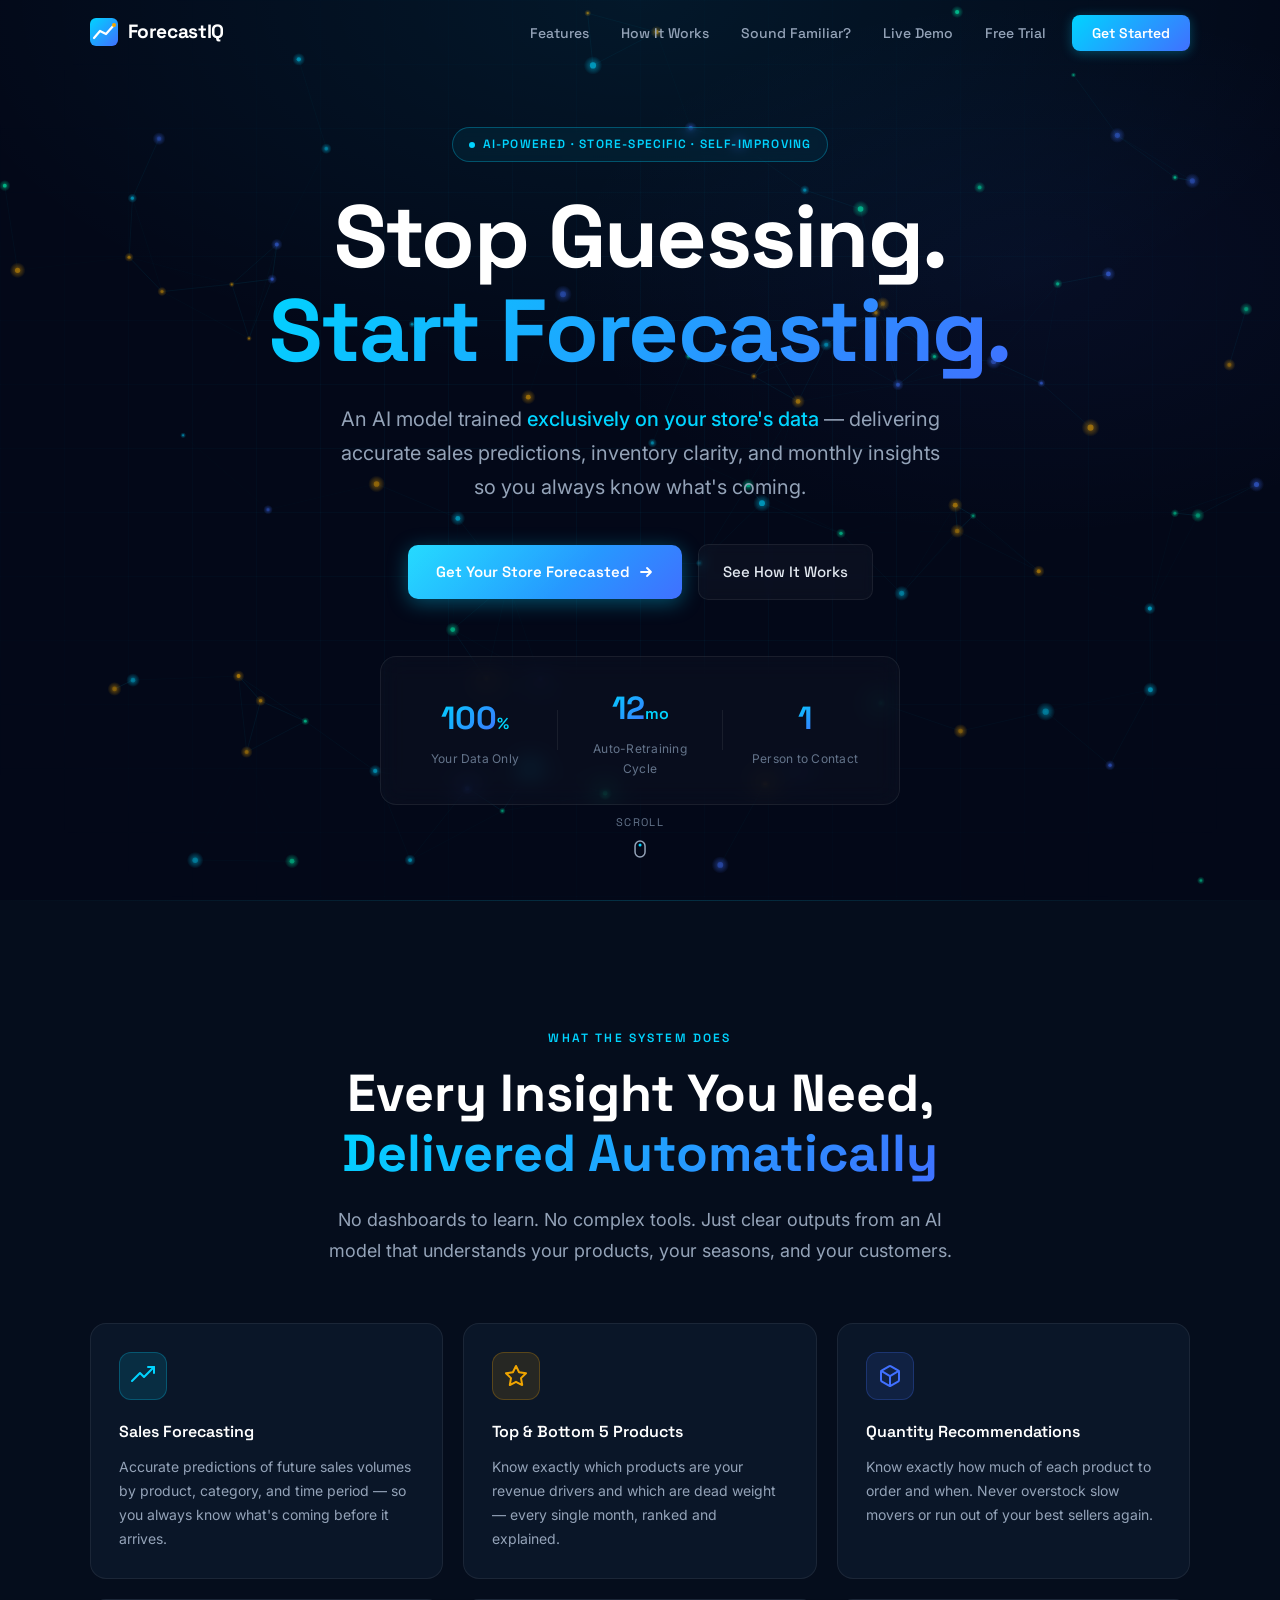
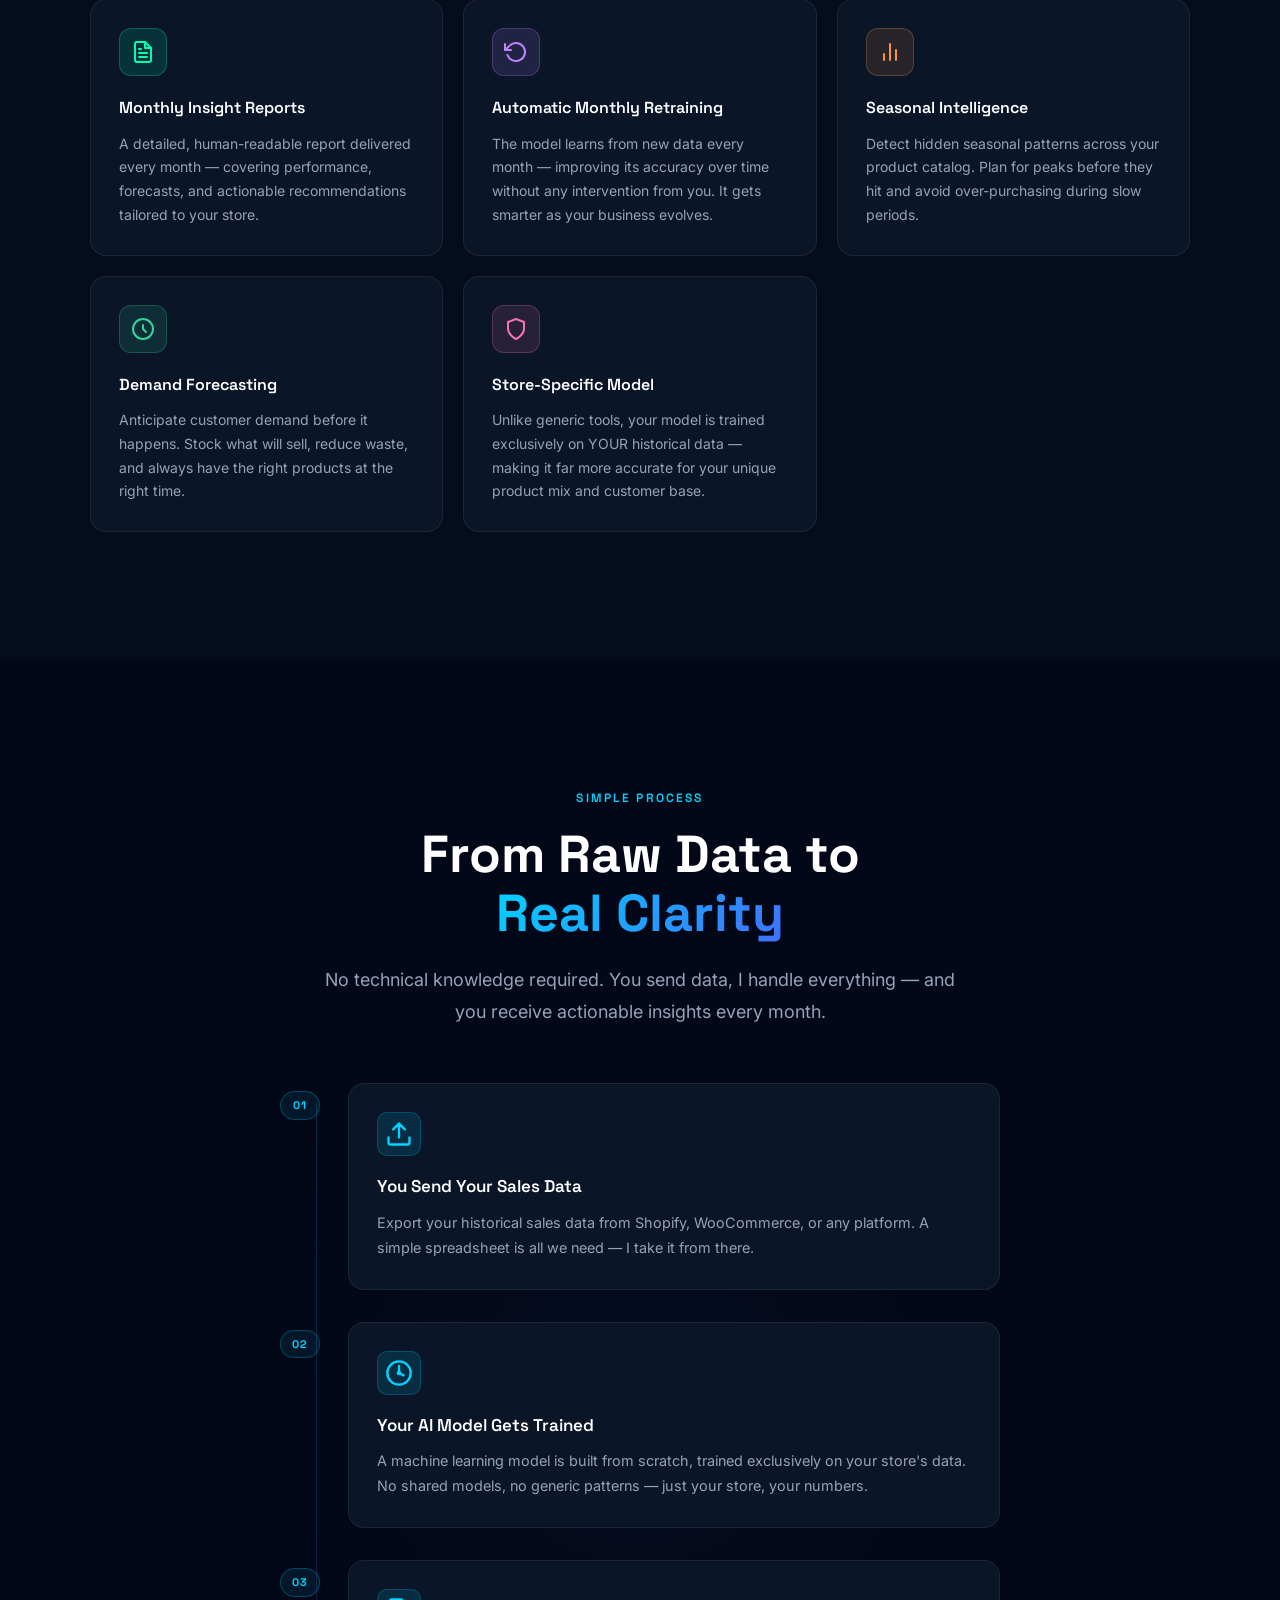
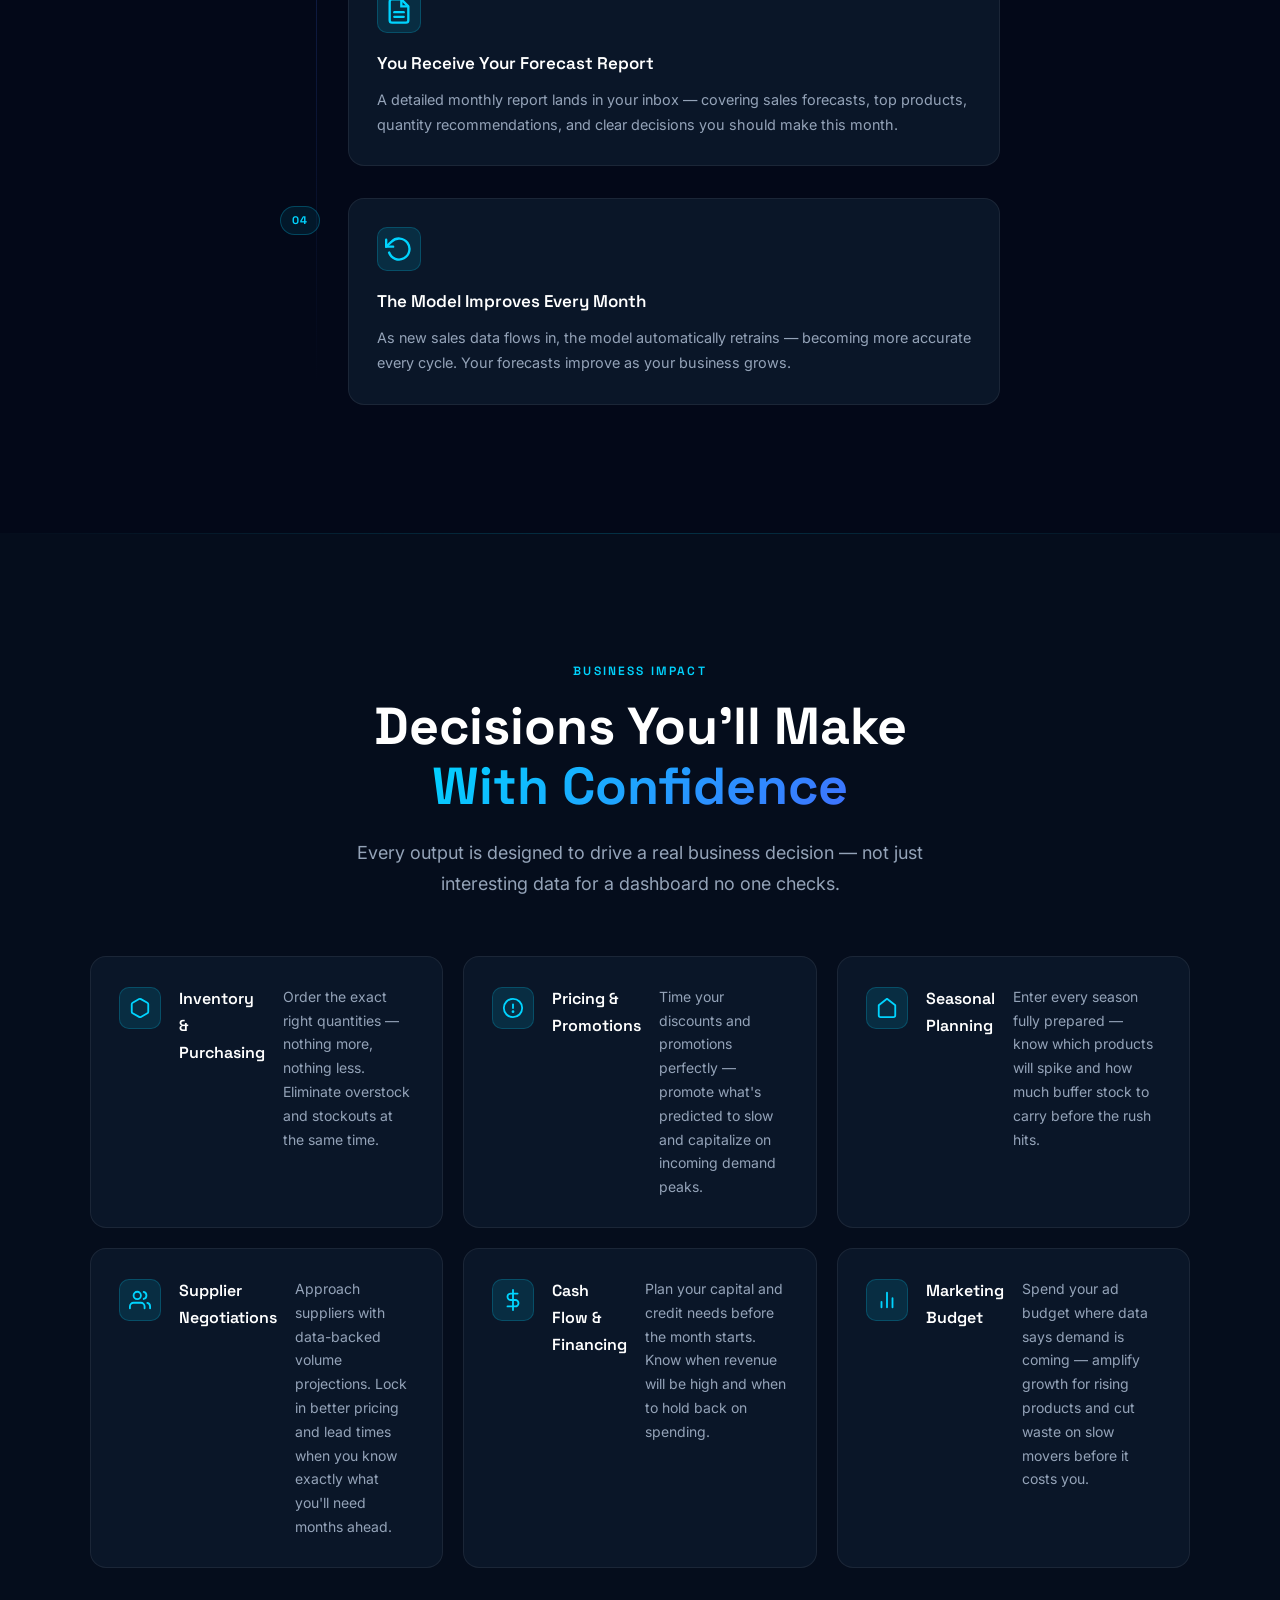
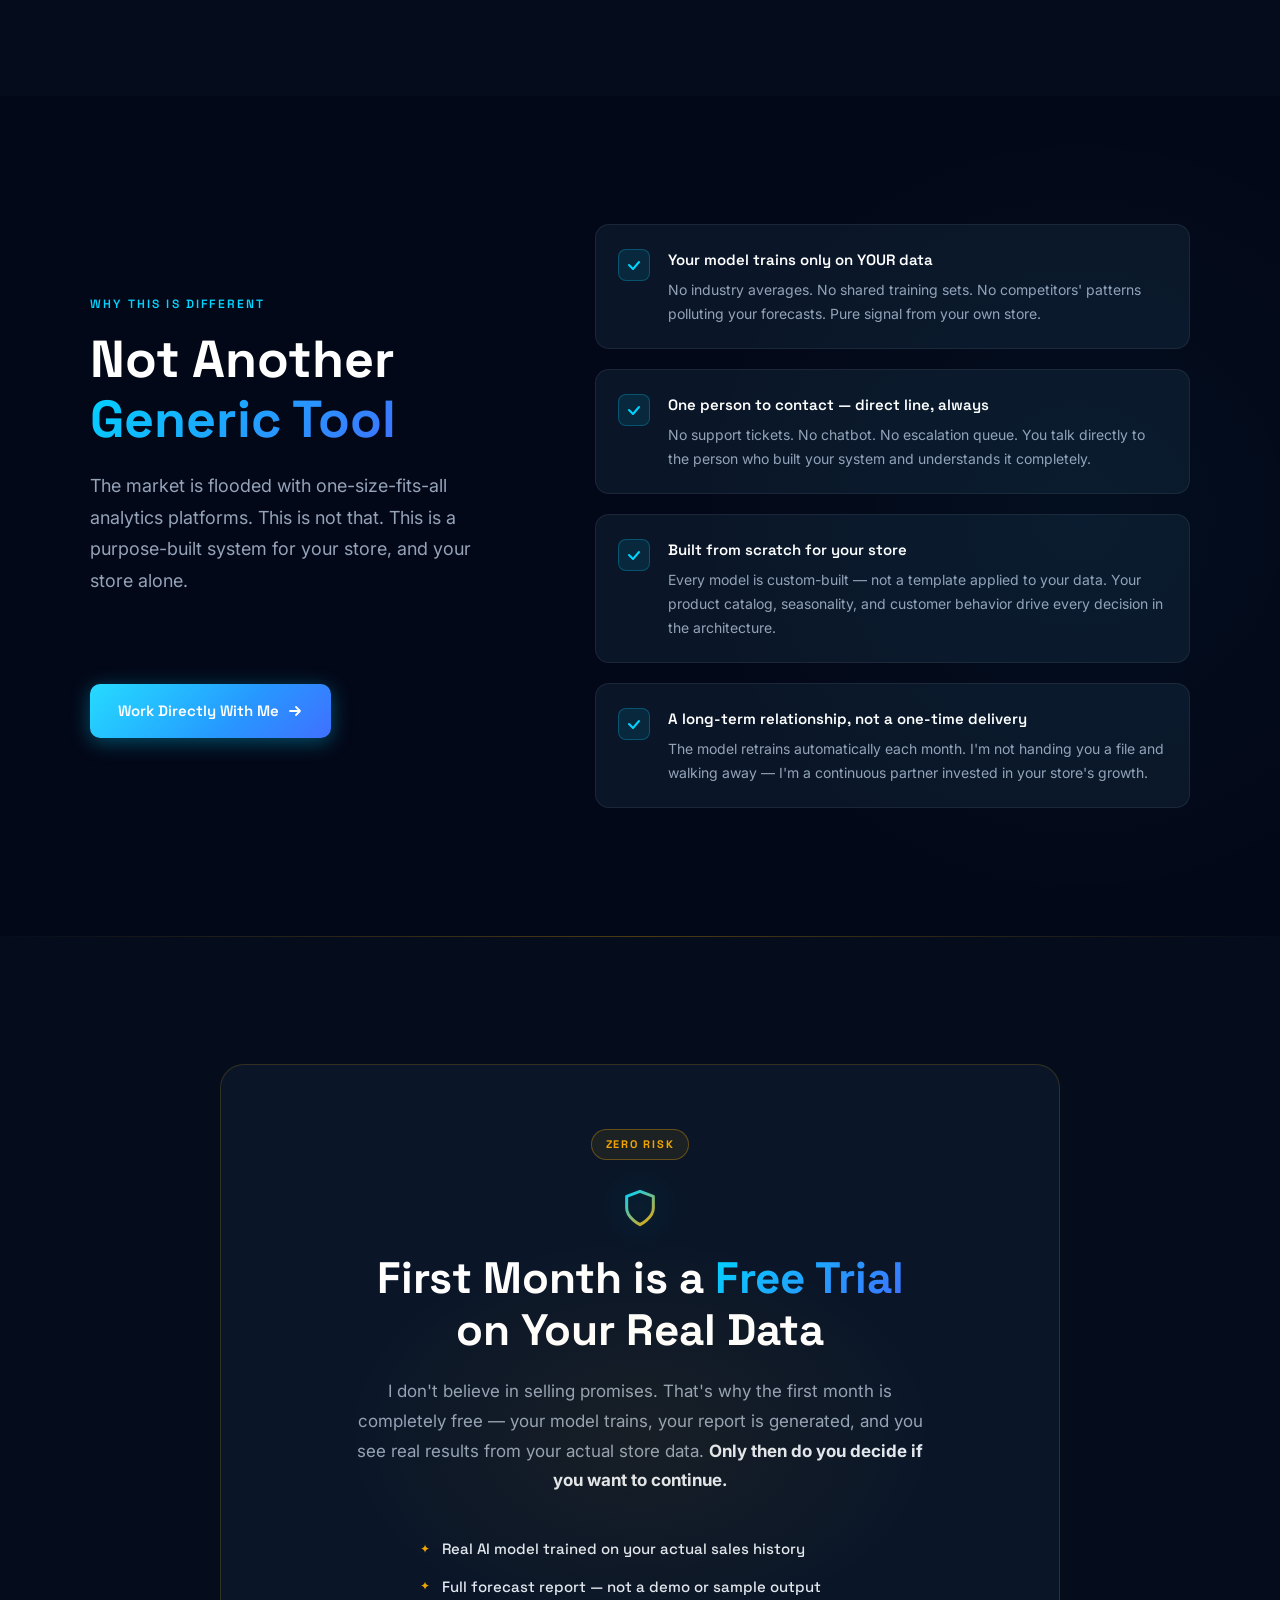
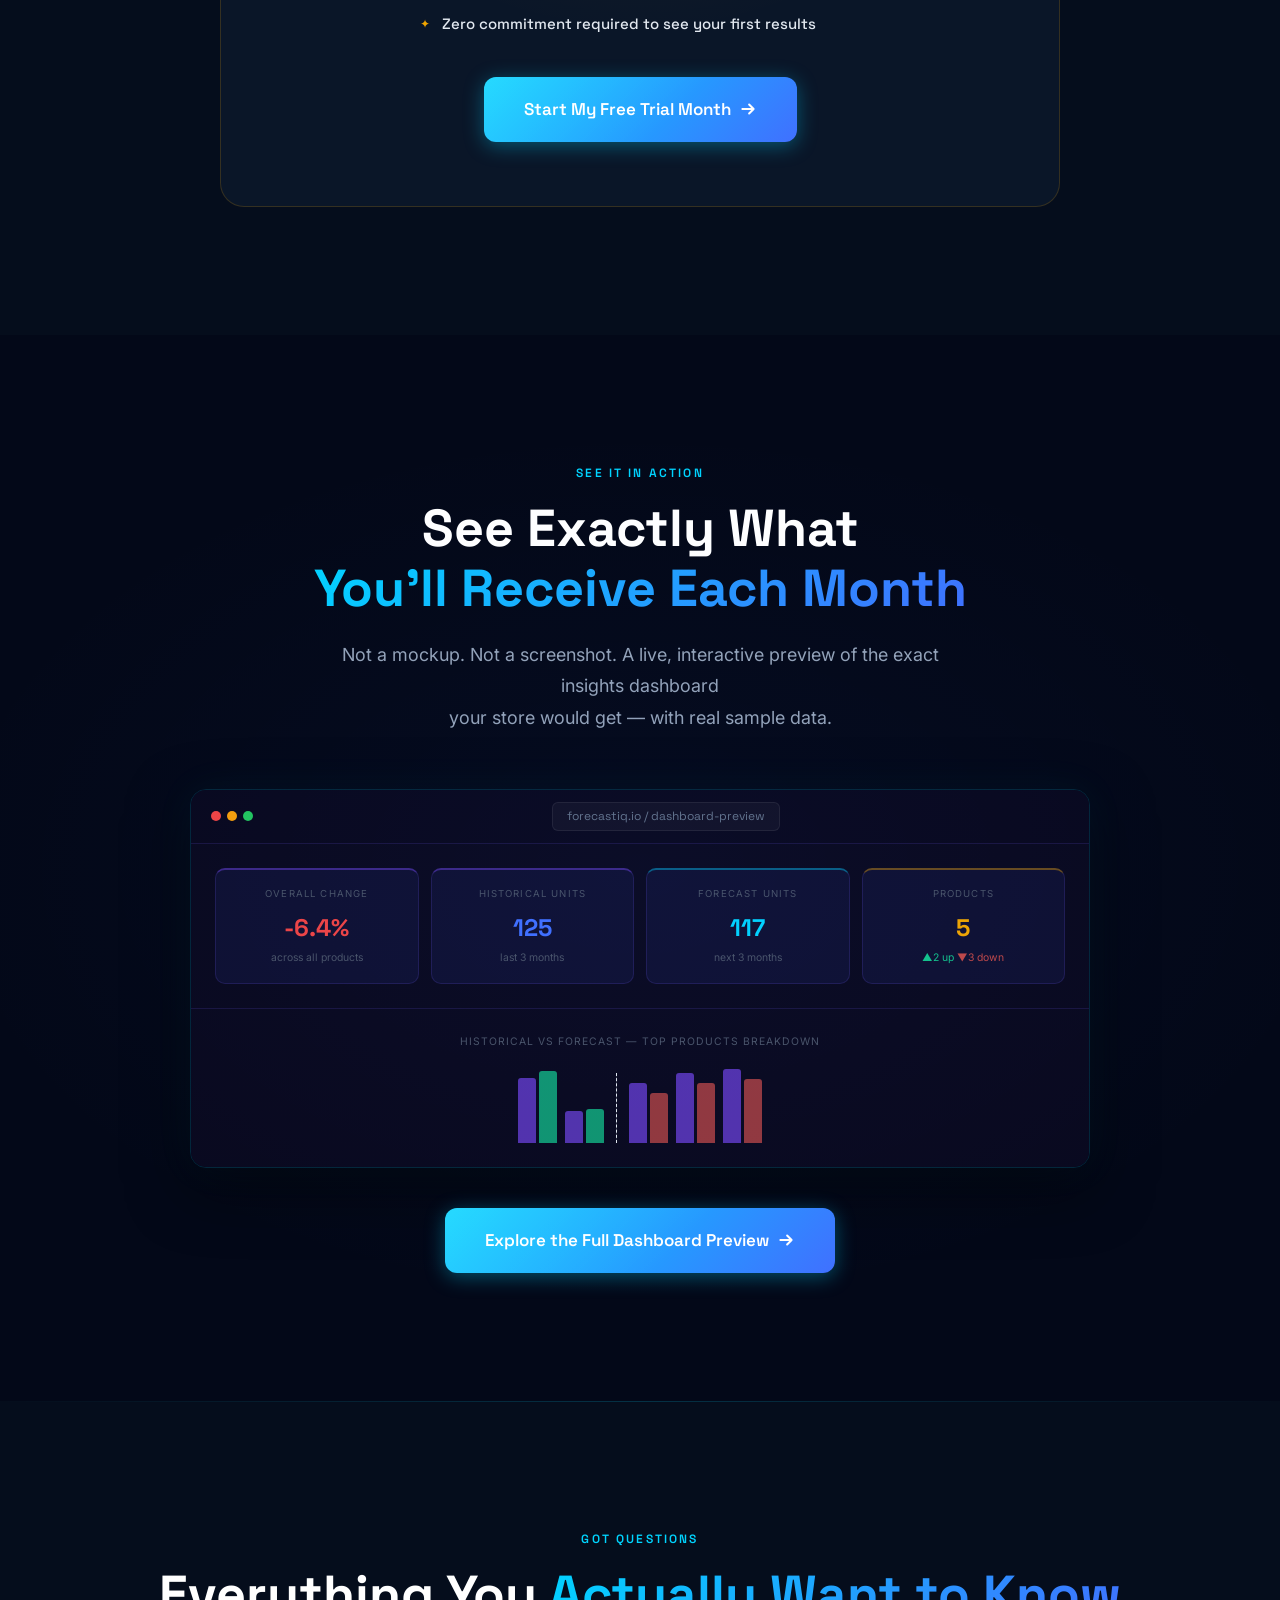
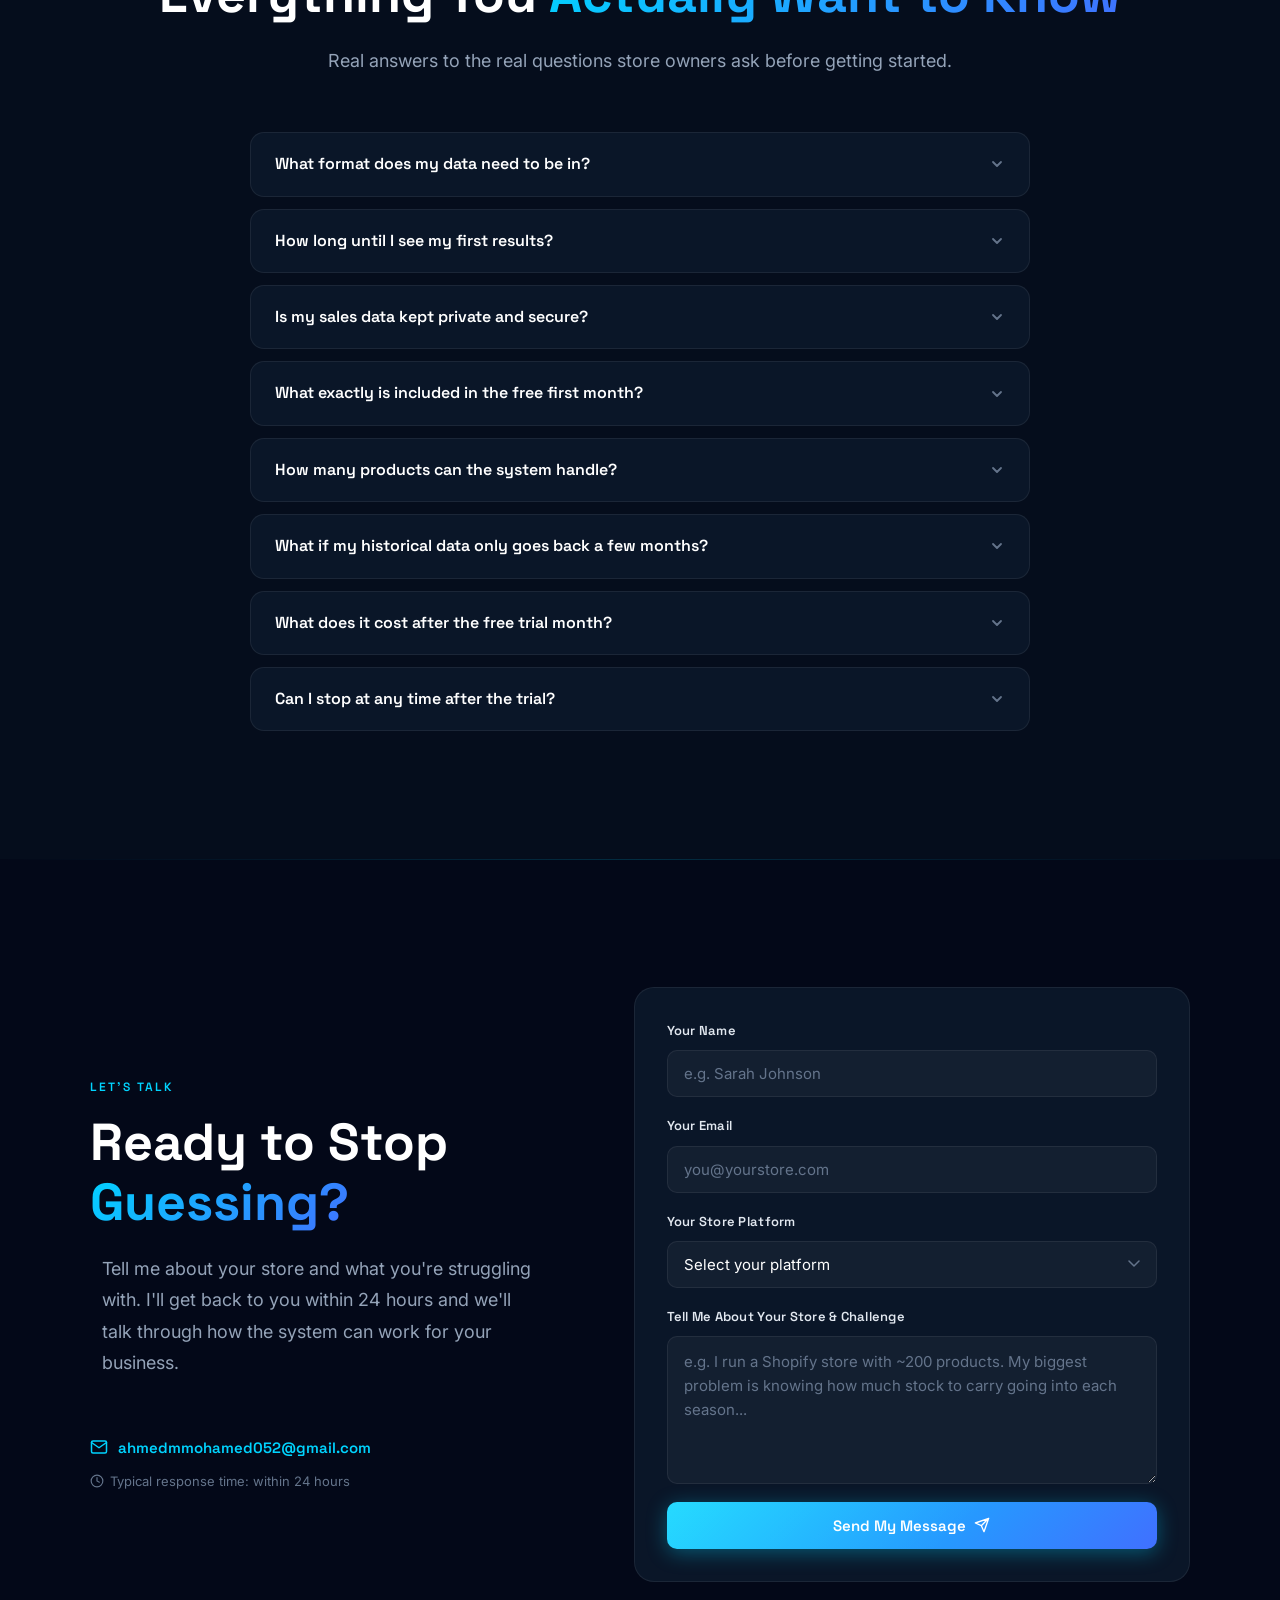
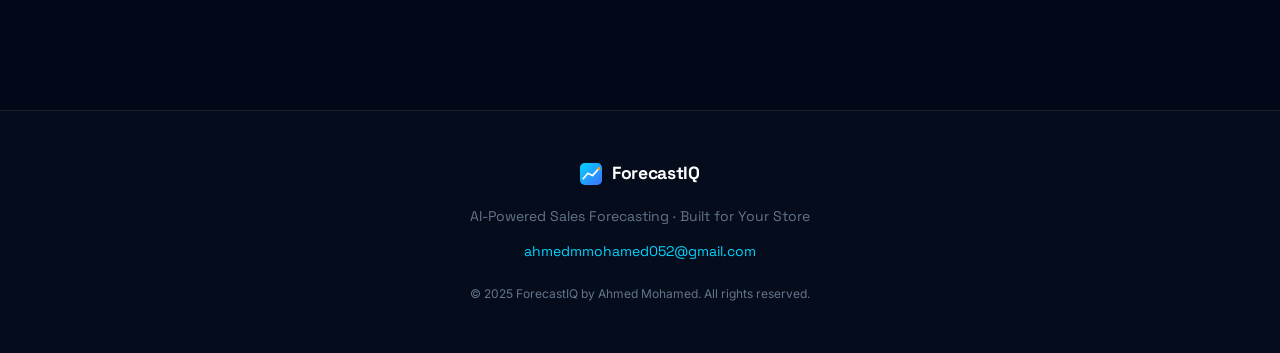
==== index.html @ 619a5b7c "done" ====
<!DOCTYPE html>
<html lang="en">
<head>
  <meta charset="UTF-8" />
  <meta name="viewport" content="width=device-width, initial-scale=1.0" />
  <meta name="description" content="AI-powered sales forecasting trained exclusively on your store's data. Stop guessing inventory — start forecasting with precision. Built for retail and e-commerce owners." />
  <meta name="keywords" content="AI sales forecasting, inventory management, e-commerce analytics, retail AI, sales prediction, Shopify analytics" />
  <meta name="author" content="Ahmed Mohamed" />
  <meta property="og:title" content="ForecastIQ — AI Sales Forecasting for Your Store" />
  <meta property="og:description" content="Your own AI model, trained only on your data. Accurate sales predictions, inventory clarity, and monthly insights — built for your store." />
  <meta property="og:type" content="website" />
  <title>ForecastIQ — AI Sales Forecasting Built for Your Store</title>

  <!-- Google Fonts -->
  <link rel="preconnect" href="https://fonts.googleapis.com" />
  <link rel="preconnect" href="https://fonts.gstatic.com" crossorigin />
  <link href="https://fonts.googleapis.com/css2?family=Space+Grotesk:wght@300;400;500;600;700&family=Inter:wght@300;400;500;600&display=swap" rel="stylesheet" />

  <link rel="stylesheet" href="styles.css" />
</head>
<body>

  <!-- ═══════════════════════════════════════════════ NAVIGATION ══ -->
  <nav id="navbar" role="navigation" aria-label="Main navigation">
    <div class="nav-inner">
      <a href="#hero" class="nav-logo" aria-label="ForecastIQ Home">
        <span class="logo-icon" aria-hidden="true">
          <svg width="28" height="28" viewBox="0 0 28 28" fill="none" xmlns="http://www.w3.org/2000/svg">
            <rect width="28" height="28" rx="6" fill="url(#logoGrad)"/>
            <polyline points="4,20 10,13 16,16 24,7" stroke="#fff" stroke-width="2.2" stroke-linecap="round" stroke-linejoin="round" fill="none"/>
            <circle cx="24" cy="7" r="2" fill="#F0A500"/>
            <defs><linearGradient id="logoGrad" x1="0" y1="0" x2="28" y2="28" gradientUnits="userSpaceOnUse"><stop offset="0%" stop-color="#00D4FF"/><stop offset="100%" stop-color="#4070FF"/></linearGradient></defs>
          </svg>
        </span>
        <span class="logo-text">ForecastIQ</span>
      </a>

      <button class="nav-toggle" id="navToggle" aria-label="Open mobile menu" aria-expanded="false" aria-controls="navLinks">
        <span></span><span></span><span></span>
      </button>

      <ul class="nav-links" id="navLinks" role="list">
        <li><a href="#features" class="nav-link">Features</a></li>
        <li><a href="#how-it-works" class="nav-link">How It Works</a></li>
        <li><a href="pain.html" class="nav-link">Sound Familiar?</a></li>
        <li><a href="dashboard-preview.html" class="nav-link">Live Demo</a></li>
        <li><a href="#trial" class="nav-link">Free Trial</a></li>
        <li>
          <a href="#contact" class="nav-cta" id="navCtaBtn">Get Started</a>
        </li>
      </ul>
    </div>
  </nav>

  <!-- ═══════════════════════════════════════════════ HERO ════════ -->
  <section id="hero" aria-label="Hero">
    <canvas id="particleCanvas" aria-hidden="true"></canvas>
    <div class="hero-grid-overlay" aria-hidden="true"></div>

    <div class="hero-content">
      <div class="hero-badge reveal-fade" data-delay="0">
        <span class="badge-dot" aria-hidden="true"></span>
        AI-Powered · Store-Specific · Self-Improving
      </div>

      <h1 class="hero-headline reveal-fade" data-delay="100">
        Stop Guessing.<br />
        <span class="gradient-text">Start Forecasting.</span>
      </h1>

      <p class="hero-sub reveal-fade" data-delay="200">
        An AI model trained <em>exclusively on your store's data</em> — delivering accurate sales predictions,
        inventory clarity, and monthly insights so you always know what's coming.
      </p>

      <div class="hero-actions reveal-fade" data-delay="300">
        <a href="#contact" class="btn-primary" id="heroCtaBtn">
          <span>Get Your Store Forecasted</span>
          <svg width="16" height="16" viewBox="0 0 16 16" fill="none" aria-hidden="true"><path d="M3 8h10M9 4l4 4-4 4" stroke="currentColor" stroke-width="1.8" stroke-linecap="round" stroke-linejoin="round"/></svg>
        </a>
        <a href="#how-it-works" class="btn-ghost">
          See How It Works
        </a>
      </div>

      <div class="hero-stats reveal-fade" data-delay="400">
        <div class="stat-item">
          <span class="stat-number" data-count="100">0</span><span class="stat-unit">%</span>
          <span class="stat-label">Your Data Only</span>
        </div>
        <div class="stat-divider" aria-hidden="true"></div>
        <div class="stat-item">
          <span class="stat-number" data-count="12">0</span><span class="stat-unit">mo</span>
          <span class="stat-label">Auto-Retraining Cycle</span>
        </div>
        <div class="stat-divider" aria-hidden="true"></div>
        <div class="stat-item">
          <span class="stat-number" data-count="1">0</span><span class="stat-unit"></span>
          <span class="stat-label">Person to Contact</span>
        </div>
      </div>
    </div>

    <div class="hero-scroll-hint" aria-hidden="true">
      <span>Scroll</span>
      <svg width="16" height="20" viewBox="0 0 16 20" fill="none"><rect x="3" y="1" width="10" height="16" rx="5" stroke="#94A3B8" stroke-width="1.5"/><circle cx="8" cy="5" r="1.5" fill="#00D4FF" class="scroll-dot"/></svg>
    </div>
  </section>

  <!-- ═══════════════════════════════════════════════ FEATURES ════ -->
  <section id="features" aria-labelledby="featuresTitle">
    <div class="section-container">
      <div class="section-eyebrow reveal-fade">What The System Does</div>
      <h2 class="section-title reveal-fade" id="featuresTitle">
        Every Insight You Need,<br /><span class="gradient-text">Delivered Automatically</span>
      </h2>
      <p class="section-sub reveal-fade">
        No dashboards to learn. No complex tools. Just clear outputs from an AI model
        that understands your products, your seasons, and your customers.
      </p>

      <div class="features-grid">

        <div class="feature-card reveal-scale" data-delay="0">
          <div class="feature-icon-wrap" style="--icon-color: #00D4FF;">
            <svg width="24" height="24" viewBox="0 0 24 24" fill="none" aria-hidden="true"><polyline points="1,17 9,9 13,13 23,3" stroke="currentColor" stroke-width="2" stroke-linecap="round" stroke-linejoin="round"/><polyline points="17,3 23,3 23,9" stroke="currentColor" stroke-width="2" stroke-linecap="round" stroke-linejoin="round"/></svg>
          </div>
          <h3 class="feature-title">Sales Forecasting</h3>
          <p class="feature-desc">Accurate predictions of future sales volumes by product, category, and time period — so you always know what's coming before it arrives.</p>
        </div>

        <div class="feature-card reveal-scale" data-delay="80">
          <div class="feature-icon-wrap" style="--icon-color: #F0A500;">
            <svg width="24" height="24" viewBox="0 0 24 24" fill="none" aria-hidden="true"><path d="M12 2l3.09 6.26L22 9.27l-5 4.87 1.18 6.88L12 17.77l-6.18 3.25L7 14.14 2 9.27l6.91-1.01L12 2z" stroke="currentColor" stroke-width="2" stroke-linecap="round" stroke-linejoin="round"/></svg>
          </div>
          <h3 class="feature-title">Top & Bottom 5 Products</h3>
          <p class="feature-desc">Know exactly which products are your revenue drivers and which are dead weight — every single month, ranked and explained.</p>
        </div>

        <div class="feature-card reveal-scale" data-delay="160">
          <div class="feature-icon-wrap" style="--icon-color: #4070FF;">
            <svg width="24" height="24" viewBox="0 0 24 24" fill="none" aria-hidden="true"><path d="M21 16V8a2 2 0 00-1-1.73l-7-4a2 2 0 00-2 0l-7 4A2 2 0 003 8v8a2 2 0 001 1.73l7 4a2 2 0 002 0l7-4A2 2 0 0021 16z" stroke="currentColor" stroke-width="2" stroke-linecap="round" stroke-linejoin="round"/><polyline points="3.27,6.96 12,12.01 20.73,6.96" stroke="currentColor" stroke-width="2" stroke-linecap="round" stroke-linejoin="round"/><line x1="12" y1="22.08" x2="12" y2="12" stroke="currentColor" stroke-width="2" stroke-linecap="round"/></svg>
          </div>
          <h3 class="feature-title">Quantity Recommendations</h3>
          <p class="feature-desc">Know exactly how much of each product to order and when. Never overstock slow movers or run out of your best sellers again.</p>
        </div>

        <div class="feature-card reveal-scale" data-delay="0">
          <div class="feature-icon-wrap" style="--icon-color: #00FFB3;">
            <svg width="24" height="24" viewBox="0 0 24 24" fill="none" aria-hidden="true"><path d="M14 2H6a2 2 0 00-2 2v16a2 2 0 002 2h12a2 2 0 002-2V8z" stroke="currentColor" stroke-width="2" stroke-linecap="round" stroke-linejoin="round"/><polyline points="14,2 14,8 20,8" stroke="currentColor" stroke-width="2" stroke-linecap="round" stroke-linejoin="round"/><line x1="16" y1="13" x2="8" y2="13" stroke="currentColor" stroke-width="2" stroke-linecap="round"/><line x1="16" y1="17" x2="8" y2="17" stroke="currentColor" stroke-width="2" stroke-linecap="round"/><polyline points="10,9 9,9 8,9" stroke="currentColor" stroke-width="2" stroke-linecap="round"/></svg>
          </div>
          <h3 class="feature-title">Monthly Insight Reports</h3>
          <p class="feature-desc">A detailed, human-readable report delivered every month — covering performance, forecasts, and actionable recommendations tailored to your store.</p>
        </div>

        <div class="feature-card reveal-scale" data-delay="80">
          <div class="feature-icon-wrap" style="--icon-color: #C084FC;">
            <svg width="24" height="24" viewBox="0 0 24 24" fill="none" aria-hidden="true"><polyline points="1,4 1,10 7,10" stroke="currentColor" stroke-width="2" stroke-linecap="round" stroke-linejoin="round"/><path d="M3.51 15a9 9 0 102.13-9.36L1 10" stroke="currentColor" stroke-width="2" stroke-linecap="round" stroke-linejoin="round"/></svg>
          </div>
          <h3 class="feature-title">Automatic Monthly Retraining</h3>
          <p class="feature-desc">The model learns from new data every month — improving its accuracy over time without any intervention from you. It gets smarter as your business evolves.</p>
        </div>

        <div class="feature-card reveal-scale" data-delay="160">
          <div class="feature-icon-wrap" style="--icon-color: #FB923C;">
            <svg width="24" height="24" viewBox="0 0 24 24" fill="none" aria-hidden="true"><path d="M18 20V10M12 20V4M6 20v-6" stroke="currentColor" stroke-width="2" stroke-linecap="round" stroke-linejoin="round"/></svg>
          </div>
          <h3 class="feature-title">Seasonal Intelligence</h3>
          <p class="feature-desc">Detect hidden seasonal patterns across your product catalog. Plan for peaks before they hit and avoid over-purchasing during slow periods.</p>
        </div>

        <div class="feature-card reveal-scale" data-delay="0">
          <div class="feature-icon-wrap" style="--icon-color: #34D399;">
            <svg width="24" height="24" viewBox="0 0 24 24" fill="none" aria-hidden="true"><circle cx="12" cy="12" r="10" stroke="currentColor" stroke-width="2"/><path d="M12 8v4l3 3" stroke="currentColor" stroke-width="2" stroke-linecap="round"/></svg>
          </div>
          <h3 class="feature-title">Demand Forecasting</h3>
          <p class="feature-desc">Anticipate customer demand before it happens. Stock what will sell, reduce waste, and always have the right products at the right time.</p>
        </div>

        <div class="feature-card reveal-scale" data-delay="80">
          <div class="feature-icon-wrap" style="--icon-color: #F472B6;">
            <svg width="24" height="24" viewBox="0 0 24 24" fill="none" aria-hidden="true"><path d="M12 22s8-4 8-10V5l-8-3-8 3v7c0 6 8 10 8 10z" stroke="currentColor" stroke-width="2" stroke-linecap="round" stroke-linejoin="round"/></svg>
          </div>
          <h3 class="feature-title">Store-Specific Model</h3>
          <p class="feature-desc">Unlike generic tools, your model is trained exclusively on YOUR historical data — making it far more accurate for your unique product mix and customer base.</p>
        </div>

      </div>
    </div>
  </section>

  <!-- ═══════════════════════════════════════ HOW IT WORKS ════════ -->
  <section id="how-it-works" aria-labelledby="howTitle">
    <div class="section-container">
      <div class="section-eyebrow reveal-fade">Simple Process</div>
      <h2 class="section-title reveal-fade" id="howTitle">
        From Raw Data to<br /><span class="gradient-text">Real Clarity</span>
      </h2>
      <p class="section-sub reveal-fade">
        No technical knowledge required. You send data, I handle everything — 
        and you receive actionable insights every month.
      </p>

      <div class="steps-container">
        <div class="steps-line" aria-hidden="true"></div>

        <div class="step-item reveal-left" data-delay="0">
          <div class="step-number" aria-label="Step 1">01</div>
          <div class="step-content">
            <div class="step-icon-wrap" aria-hidden="true">
              <svg width="28" height="28" viewBox="0 0 24 24" fill="none"><path d="M21 15v4a2 2 0 01-2 2H5a2 2 0 01-2-2v-4M17 8l-5-5-5 5M12 3v12" stroke="currentColor" stroke-width="2" stroke-linecap="round" stroke-linejoin="round"/></svg>
            </div>
            <h3 class="step-title">You Send Your Sales Data</h3>
            <p class="step-desc">Export your historical sales data from Shopify, WooCommerce, or any platform. A simple spreadsheet is all we need — I take it from there.</p>
          </div>
        </div>

        <div class="step-item reveal-right" data-delay="100">
          <div class="step-number" aria-label="Step 2">02</div>
          <div class="step-content">
            <div class="step-icon-wrap" aria-hidden="true">
              <svg width="28" height="28" viewBox="0 0 24 24" fill="none"><path d="M12 2a10 10 0 100 20 10 10 0 000-20z" stroke="currentColor" stroke-width="2"/><path d="M12 6v6l4 2" stroke="currentColor" stroke-width="2" stroke-linecap="round"/><circle cx="12" cy="12" r="2" fill="currentColor"/></svg>
            </div>
            <h3 class="step-title">Your AI Model Gets Trained</h3>
            <p class="step-desc">A machine learning model is built from scratch, trained exclusively on your store's data. No shared models, no generic patterns — just your store, your numbers.</p>
          </div>
        </div>

        <div class="step-item reveal-left" data-delay="200">
          <div class="step-number" aria-label="Step 3">03</div>
          <div class="step-content">
            <div class="step-icon-wrap" aria-hidden="true">
              <svg width="28" height="28" viewBox="0 0 24 24" fill="none"><path d="M14 2H6a2 2 0 00-2 2v16a2 2 0 002 2h12a2 2 0 002-2V8z" stroke="currentColor" stroke-width="2" stroke-linecap="round" stroke-linejoin="round"/><polyline points="14,2 14,8 20,8" stroke="currentColor" stroke-width="2"/><line x1="16" y1="13" x2="8" y2="13" stroke="currentColor" stroke-width="2" stroke-linecap="round"/><line x1="16" y1="17" x2="8" y2="17" stroke="currentColor" stroke-width="2" stroke-linecap="round"/></svg>
            </div>
            <h3 class="step-title">You Receive Your Forecast Report</h3>
            <p class="step-desc">A detailed monthly report lands in your inbox — covering sales forecasts, top products, quantity recommendations, and clear decisions you should make this month.</p>
          </div>
        </div>

        <div class="step-item reveal-right" data-delay="300">
          <div class="step-number" aria-label="Step 4">04</div>
          <div class="step-content">
            <div class="step-icon-wrap" aria-hidden="true">
              <svg width="28" height="28" viewBox="0 0 24 24" fill="none"><polyline points="1,4 1,10 7,10" stroke="currentColor" stroke-width="2" stroke-linecap="round" stroke-linejoin="round"/><path d="M3.51 15a9 9 0 102.13-9.36L1 10" stroke="currentColor" stroke-width="2" stroke-linecap="round" stroke-linejoin="round"/></svg>
            </div>
            <h3 class="step-title">The Model Improves Every Month</h3>
            <p class="step-desc">As new sales data flows in, the model automatically retrains — becoming more accurate every cycle. Your forecasts improve as your business grows.</p>
          </div>
        </div>

      </div>
    </div>
  </section>

  <!-- ═══════════════════════════════════════ DECISIONS ═══════════ -->
  <section id="decisions" aria-labelledby="decisionsTitle">
    <div class="section-container">
      <div class="section-eyebrow reveal-fade">Business Impact</div>
      <h2 class="section-title reveal-fade" id="decisionsTitle">
        Decisions You'll Make<br /><span class="gradient-text">With Confidence</span>
      </h2>
      <p class="section-sub reveal-fade">
        Every output is designed to drive a real business decision — not just interesting data for a dashboard no one checks.
      </p>

      <div class="decisions-grid">

        <div class="decision-card reveal-scale" data-delay="0">
          <div class="decision-icon" aria-hidden="true">
            <svg width="22" height="22" viewBox="0 0 24 24" fill="none"><path d="M21 16V8a2 2 0 00-1-1.73l-7-4a2 2 0 00-2 0l-7 4A2 2 0 003 8v8a2 2 0 001 1.73l7 4a2 2 0 002 0l7-4A2 2 0 0021 16z" stroke="currentColor" stroke-width="2" stroke-linecap="round" stroke-linejoin="round"/></svg>
          </div>
          <h3 class="decision-title">Inventory & Purchasing</h3>
          <p class="decision-desc">Order the exact right quantities — nothing more, nothing less. Eliminate overstock and stockouts at the same time.</p>
        </div>

        <div class="decision-card reveal-scale" data-delay="80">
          <div class="decision-icon" aria-hidden="true">
            <svg width="22" height="22" viewBox="0 0 24 24" fill="none"><circle cx="12" cy="12" r="10" stroke="currentColor" stroke-width="2"/><line x1="12" y1="8" x2="12" y2="12" stroke="currentColor" stroke-width="2" stroke-linecap="round"/><line x1="12" y1="16" x2="12.01" y2="16" stroke="currentColor" stroke-width="3" stroke-linecap="round"/></svg>
          </div>
          <h3 class="decision-title">Pricing & Promotions</h3>
          <p class="decision-desc">Time your discounts and promotions perfectly — promote what's predicted to slow and capitalize on incoming demand peaks.</p>
        </div>

        <div class="decision-card reveal-scale" data-delay="160">
          <div class="decision-icon" aria-hidden="true">
            <svg width="22" height="22" viewBox="0 0 24 24" fill="none"><path d="M3 9l9-7 9 7v11a2 2 0 01-2 2H5a2 2 0 01-2-2z" stroke="currentColor" stroke-width="2" stroke-linecap="round" stroke-linejoin="round"/></svg>
          </div>
          <h3 class="decision-title">Seasonal Planning</h3>
          <p class="decision-desc">Enter every season fully prepared — know which products will spike and how much buffer stock to carry before the rush hits.</p>
        </div>

        <div class="decision-card reveal-scale" data-delay="0">
          <div class="decision-icon" aria-hidden="true">
            <svg width="22" height="22" viewBox="0 0 24 24" fill="none"><path d="M17 21v-2a4 4 0 00-4-4H5a4 4 0 00-4 4v2M23 21v-2a4 4 0 00-3-3.87M16 3.13a4 4 0 010 7.75" stroke="currentColor" stroke-width="2" stroke-linecap="round" stroke-linejoin="round"/><circle cx="9" cy="7" r="4" stroke="currentColor" stroke-width="2"/></svg>
          </div>
          <h3 class="decision-title">Supplier Negotiations</h3>
          <p class="decision-desc">Approach suppliers with data-backed volume projections. Lock in better pricing and lead times when you know exactly what you'll need months ahead.</p>
        </div>

        <div class="decision-card reveal-scale" data-delay="80">
          <div class="decision-icon" aria-hidden="true">
            <svg width="22" height="22" viewBox="0 0 24 24" fill="none"><line x1="12" y1="1" x2="12" y2="23" stroke="currentColor" stroke-width="2" stroke-linecap="round"/><path d="M17 5H9.5a3.5 3.5 0 000 7h5a3.5 3.5 0 010 7H6" stroke="currentColor" stroke-width="2" stroke-linecap="round"/></svg>
          </div>
          <h3 class="decision-title">Cash Flow & Financing</h3>
          <p class="decision-desc">Plan your capital and credit needs before the month starts. Know when revenue will be high and when to hold back on spending.</p>
        </div>

        <div class="decision-card reveal-scale" data-delay="160">
          <div class="decision-icon" aria-hidden="true">
            <svg width="22" height="22" viewBox="0 0 24 24" fill="none"><path d="M18 20V10M12 20V4M6 20v-6" stroke="currentColor" stroke-width="2" stroke-linecap="round" stroke-linejoin="round"/></svg>
          </div>
          <h3 class="decision-title">Marketing Budget</h3>
          <p class="decision-desc">Spend your ad budget where data says demand is coming — amplify growth for rising products and cut waste on slow movers before it costs you.</p>
        </div>

      </div>
    </div>
  </section>

  <!-- ═══════════════════════════════════════ WHY DIFFERENT ═══════ -->
  <section id="why-different" aria-labelledby="whyTitle">
    <div class="section-container">
      <div class="why-inner">
        <div class="why-left reveal-fade">
          <div class="section-eyebrow">Why This Is Different</div>
          <h2 class="section-title" id="whyTitle">
            Not Another<br /><span class="gradient-text">Generic Tool</span>
          </h2>
          <p class="section-sub" style="text-align:left; max-width: 480px;">
            The market is flooded with one-size-fits-all analytics platforms. This is not that.
            This is a purpose-built system for your store, and your store alone.
          </p>

          <a href="#contact" class="btn-primary" style="margin-top: 2rem; display:inline-flex;">
            <span>Work Directly With Me</span>
            <svg width="16" height="16" viewBox="0 0 16 16" fill="none" aria-hidden="true"><path d="M3 8h10M9 4l4 4-4 4" stroke="currentColor" stroke-width="1.8" stroke-linecap="round" stroke-linejoin="round"/></svg>
          </a>
        </div>

        <div class="why-right">
          <div class="diff-item reveal-right" data-delay="0">
            <div class="diff-check" aria-hidden="true">
              <svg width="16" height="16" viewBox="0 0 16 16" fill="none"><path d="M3 8l4 4 6-7" stroke="currentColor" stroke-width="2" stroke-linecap="round" stroke-linejoin="round"/></svg>
            </div>
            <div class="diff-text">
              <strong>Your model trains only on YOUR data</strong>
              <p>No industry averages. No shared training sets. No competitors' patterns polluting your forecasts. Pure signal from your own store.</p>
            </div>
          </div>

          <div class="diff-item reveal-right" data-delay="80">
            <div class="diff-check" aria-hidden="true">
              <svg width="16" height="16" viewBox="0 0 16 16" fill="none"><path d="M3 8l4 4 6-7" stroke="currentColor" stroke-width="2" stroke-linecap="round" stroke-linejoin="round"/></svg>
            </div>
            <div class="diff-text">
              <strong>One person to contact — direct line, always</strong>
              <p>No support tickets. No chatbot. No escalation queue. You talk directly to the person who built your system and understands it completely.</p>
            </div>
          </div>

          <div class="diff-item reveal-right" data-delay="160">
            <div class="diff-check" aria-hidden="true">
              <svg width="16" height="16" viewBox="0 0 16 16" fill="none"><path d="M3 8l4 4 6-7" stroke="currentColor" stroke-width="2" stroke-linecap="round" stroke-linejoin="round"/></svg>
            </div>
            <div class="diff-text">
              <strong>Built from scratch for your store</strong>
              <p>Every model is custom-built — not a template applied to your data. Your product catalog, seasonality, and customer behavior drive every decision in the architecture.</p>
            </div>
          </div>

          <div class="diff-item reveal-right" data-delay="240">
            <div class="diff-check" aria-hidden="true">
              <svg width="16" height="16" viewBox="0 0 16 16" fill="none"><path d="M3 8l4 4 6-7" stroke="currentColor" stroke-width="2" stroke-linecap="round" stroke-linejoin="round"/></svg>
            </div>
            <div class="diff-text">
              <strong>A long-term relationship, not a one-time delivery</strong>
              <p>The model retrains automatically each month. I'm not handing you a file and walking away — I'm a continuous partner invested in your store's growth.</p>
            </div>
          </div>
        </div>
      </div>
    </div>
  </section>

  <!-- ═══════════════════════════════════════ FREE TRIAL ══════════ -->
  <section id="trial" aria-labelledby="trialTitle">
    <div class="section-container">
      <div class="trial-card reveal-scale">
        <div class="trial-badge" aria-label="Zero risk offer">Zero Risk</div>
        <div class="trial-glow" aria-hidden="true"></div>

        <div class="trial-content">
          <div class="trial-icon" aria-hidden="true">
            <svg width="40" height="40" viewBox="0 0 24 24" fill="none"><path d="M12 22s8-4 8-10V5l-8-3-8 3v7c0 6 8 10 8 10z" stroke="url(#trialIconGrad)" stroke-width="1.8" stroke-linecap="round" stroke-linejoin="round"/><defs><linearGradient id="trialIconGrad" x1="4" y1="2" x2="20" y2="22" gradientUnits="userSpaceOnUse"><stop offset="0%" stop-color="#00D4FF"/><stop offset="100%" stop-color="#F0A500"/></linearGradient></defs></svg>
          </div>

          <h2 class="trial-headline" id="trialTitle">
            First Month is a <span class="gradient-text">Free Trial</span><br />on Your Real Data
          </h2>

          <p class="trial-desc">
            I don't believe in selling promises. That's why the first month is completely free —
            your model trains, your report is generated, and you see real results from your actual store data.
            <strong>Only then do you decide if you want to continue.</strong>
          </p>

          <div class="trial-points">
            <div class="trial-point">
              <span class="trial-point-icon" aria-hidden="true">✦</span>
              Real AI model trained on your actual sales history
            </div>
            <div class="trial-point">
              <span class="trial-point-icon" aria-hidden="true">✦</span>
              Full forecast report — not a demo or sample output
            </div>
            <div class="trial-point">
              <span class="trial-point-icon" aria-hidden="true">✦</span>
              Zero commitment required to see your first results
            </div>
          </div>

          <a href="#contact" class="btn-primary btn-lg" id="trialCtaBtn">
            <span>Start My Free Trial Month</span>
            <svg width="18" height="18" viewBox="0 0 16 16" fill="none" aria-hidden="true"><path d="M3 8h10M9 4l4 4-4 4" stroke="currentColor" stroke-width="1.8" stroke-linecap="round" stroke-linejoin="round"/></svg>
          </a>
        </div>
      </div>
    </div>
  </section>

  <!-- ═══════════════════════════════════════ DASHBOARD PREVIEW TEASER ══ -->
  <section id="dashboard-teaser" aria-labelledby="teaserTitle" style="background: var(--bg-0); position: relative; overflow: hidden;">
    <div style="position:absolute; inset:0; background: radial-gradient(ellipse 80% 60% at 50% 50%, rgba(64,112,255,0.04) 0%, transparent 70%); pointer-events:none;"></div>
    <div class="section-container" style="text-align:center;">
      <div class="section-eyebrow reveal-fade">See It In Action</div>
      <h2 class="section-title reveal-fade" id="teaserTitle">
        See Exactly What<br /><span class="gradient-text">You'll Receive Each Month</span>
      </h2>
      <p class="section-sub reveal-fade">
        Not a mockup. Not a screenshot. A live, interactive preview of the exact insights dashboard<br />your store would get — with real sample data.
      </p>
      <div class="reveal-scale" data-delay="100" style="max-width:900px; margin: 0 auto 2.5rem; border-radius:16px; border: 1px solid rgba(0,212,255,0.15); overflow:hidden; box-shadow: 0 20px 60px rgba(0,0,0,0.5), 0 0 40px rgba(0,212,255,0.06);">
        <div style="background: rgba(9,9,31,0.95); padding: 0.75rem 1.25rem; display:flex; align-items:center; gap:0.625rem; border-bottom: 1px solid rgba(100,80,220,0.18);">
          <div style="display:flex; gap:6px;" aria-hidden="true">
            <div style="width:10px;height:10px;border-radius:50%;background:#ef4444;"></div>
            <div style="width:10px;height:10px;border-radius:50%;background:#f59e0b;"></div>
            <div style="width:10px;height:10px;border-radius:50%;background:#22c55e;"></div>
          </div>
          <div style="flex:1; display:flex; justify-content:center;">
            <span style="font-family: var(--font-head); font-size:0.75rem; color: var(--text-3); background: rgba(255,255,255,0.04); border: 1px solid rgba(255,255,255,0.07); border-radius:6px; padding: 0.2rem 0.875rem;">forecastiq.io / dashboard-preview</span>
          </div>
        </div>
        <div style="background: #09091F; padding: 1.5rem; display:grid; grid-template-columns: repeat(4,1fr); gap:0.75rem; border-bottom: 1px solid rgba(100,80,220,0.18);" aria-hidden="true">
          <div style="background:#0E1032; border:1px solid rgba(100,80,220,0.2); border-radius:10px; padding:1rem; border-top: 2px solid rgba(107,65,220,0.5);">
            <div style="font-size:0.6rem; letter-spacing:0.12em; text-transform:uppercase; color:#4A5468; margin-bottom:0.4rem;">OVERALL CHANGE</div>
            <div style="font-size:1.5rem; font-weight:700; color:#ef4444; font-family:var(--font-head);">-6.4%</div>
            <div style="font-size:0.65rem; color:#4A5468;">across all products</div>
          </div>
          <div style="background:#0E1032; border:1px solid rgba(100,80,220,0.2); border-radius:10px; padding:1rem; border-top: 2px solid rgba(107,65,220,0.5);">
            <div style="font-size:0.6rem; letter-spacing:0.12em; text-transform:uppercase; color:#4A5468; margin-bottom:0.4rem;">HISTORICAL UNITS</div>
            <div style="font-size:1.5rem; font-weight:700; color:var(--blue); font-family:var(--font-head);">125</div>
            <div style="font-size:0.65rem; color:#4A5468;">last 3 months</div>
          </div>
          <div style="background:#0E1032; border:1px solid rgba(100,80,220,0.2); border-radius:10px; padding:1rem; border-top: 2px solid rgba(0,212,255,0.4);">
            <div style="font-size:0.6rem; letter-spacing:0.12em; text-transform:uppercase; color:#4A5468; margin-bottom:0.4rem;">FORECAST UNITS</div>
            <div style="font-size:1.5rem; font-weight:700; color:var(--teal); font-family:var(--font-head);">117</div>
            <div style="font-size:0.65rem; color:#4A5468;">next 3 months</div>
          </div>
          <div style="background:#0E1032; border:1px solid rgba(100,80,220,0.2); border-radius:10px; padding:1rem; border-top: 2px solid rgba(240,165,0,0.4);">
            <div style="font-size:0.6rem; letter-spacing:0.12em; text-transform:uppercase; color:#4A5468; margin-bottom:0.4rem;">PRODUCTS</div>
            <div style="font-size:1.5rem; font-weight:700; color:var(--gold); font-family:var(--font-head);">5</div>
            <div style="font-size:0.65rem; color:#4A5468;"><span style="color:#13C48C;">▲2 up</span> <span style="color:#C04848;">▼3 down</span></div>
          </div>
        </div>
        <div style="background: #09091F; padding: 1.5rem; text-align:center;" aria-hidden="true">
          <div style="font-size:0.65rem; letter-spacing:0.1em; text-transform:uppercase; color:#4A5468; margin-bottom:0.75rem;">HISTORICAL VS FORECAST — TOP PRODUCTS BREAKDOWN</div>
          <div style="display:flex; justify-content:center; align-items:flex-end; gap:0.5rem; height:80px;">
            <div style="display:flex; gap:3px; align-items:flex-end;">
              <div style="width:18px; height:65px; background:rgba(107,65,220,0.75); border-radius:3px 3px 0 0;"></div>
              <div style="width:18px; height:72px; background:rgba(19,196,140,0.75); border-radius:3px 3px 0 0;"></div>
            </div>
            <div style="display:flex; gap:3px; align-items:flex-end;">
              <div style="width:18px; height:32px; background:rgba(107,65,220,0.75); border-radius:3px 3px 0 0;"></div>
              <div style="width:18px; height:34px; background:rgba(19,196,140,0.75); border-radius:3px 3px 0 0;"></div>
            </div>
            <div style="width:1px; height:70px; background:rgba(255,255,255,0.15); border-style: dashed; border-width: 0 0 0 1px; margin: 0 4px;"></div>
            <div style="display:flex; gap:3px; align-items:flex-end;">
              <div style="width:18px; height:60px; background:rgba(107,65,220,0.75); border-radius:3px 3px 0 0;"></div>
              <div style="width:18px; height:50px; background:rgba(192,72,72,0.75); border-radius:3px 3px 0 0;"></div>
            </div>
            <div style="display:flex; gap:3px; align-items:flex-end;">
              <div style="width:18px; height:70px; background:rgba(107,65,220,0.75); border-radius:3px 3px 0 0;"></div>
              <div style="width:18px; height:60px; background:rgba(192,72,72,0.75); border-radius:3px 3px 0 0;"></div>
            </div>
            <div style="display:flex; gap:3px; align-items:flex-end;">
              <div style="width:18px; height:74px; background:rgba(107,65,220,0.75); border-radius:3px 3px 0 0;"></div>
              <div style="width:18px; height:64px; background:rgba(192,72,72,0.75); border-radius:3px 3px 0 0;"></div>
            </div>
          </div>
        </div>
      </div>
      <a href="dashboard-preview.html" class="btn-primary btn-lg reveal-fade" data-delay="200" id="viewDashboardBtn">
        <span>Explore the Full Dashboard Preview</span>
        <svg width="18" height="18" viewBox="0 0 16 16" fill="none" aria-hidden="true"><path d="M3 8h10M9 4l4 4-4 4" stroke="currentColor" stroke-width="1.8" stroke-linecap="round" stroke-linejoin="round"/></svg>
      </a>
    </div>
  </section>

  <!-- ═══════════════════════════════════════ FAQ ══════════════════ -->
  <section id="faq" aria-labelledby="faqTitle" style="background: var(--bg-1); position:relative;">
    <div style="position:absolute; top:0; left:0; right:0; height:1px; background: linear-gradient(90deg, transparent, rgba(0,212,255,0.18), transparent);"></div>
    <div class="section-container" style="text-align:center;">
      <div class="section-eyebrow reveal-fade">Got Questions</div>
      <h2 class="section-title reveal-fade" id="faqTitle">
        Everything You <span class="gradient-text">Actually Want to Know</span>
      </h2>
      <p class="section-sub reveal-fade">
        Real answers to the real questions store owners ask before getting started.
      </p>

      <div class="faq-list reveal-fade" data-delay="100" role="list">

        <div class="faq-item" role="listitem">
          <button class="faq-q" aria-expanded="false" aria-controls="faq1-answer" id="faq1-btn">
            <span>What format does my data need to be in?</span>
            <svg class="faq-arrow" width="16" height="16" viewBox="0 0 16 16" fill="none" aria-hidden="true"><path d="M4 6l4 4 4-4" stroke="currentColor" stroke-width="1.8" stroke-linecap="round" stroke-linejoin="round"/></svg>
          </button>
          <div class="faq-a" id="faq1-answer" role="region" aria-labelledby="faq1-btn" hidden>
            A simple Excel (.xlsx) or CSV file exported from your platform is all I need. Shopify and WooCommerce both let you export sales data in one click. If your data is messy or incomplete, that's completely fine — data cleaning is part of the process, not your problem.
          </div>
        </div>

        <div class="faq-item" role="listitem">
          <button class="faq-q" aria-expanded="false" aria-controls="faq2-answer" id="faq2-btn">
            <span>How long until I see my first results?</span>
            <svg class="faq-arrow" width="16" height="16" viewBox="0 0 16 16" fill="none" aria-hidden="true"><path d="M4 6l4 4 4-4" stroke="currentColor" stroke-width="1.8" stroke-linecap="round" stroke-linejoin="round"/></svg>
          </button>
          <div class="faq-a" id="faq2-answer" role="region" aria-labelledby="faq2-btn" hidden>
            Typically 3–5 business days from when I receive your sales data. You'll get your full first report — forecasts, product rankings, quantity recommendations, and seasonal insights — not a preview or partial output.
          </div>
        </div>

        <div class="faq-item" role="listitem">
          <button class="faq-q" aria-expanded="false" aria-controls="faq3-answer" id="faq3-btn">
            <span>Is my sales data kept private and secure?</span>
            <svg class="faq-arrow" width="16" height="16" viewBox="0 0 16 16" fill="none" aria-hidden="true"><path d="M4 6l4 4 4-4" stroke="currentColor" stroke-width="1.8" stroke-linecap="round" stroke-linejoin="round"/></svg>
          </button>
          <div class="faq-a" id="faq3-answer" role="region" aria-labelledby="faq3-btn" hidden>
            Completely. Your data is used exclusively to train your model and generate your reports. It is never shared, sold, aggregated with other stores' data, or accessed by any third parties. Your store's data is your competitive advantage — and it stays that way.
          </div>
        </div>

        <div class="faq-item" role="listitem">
          <button class="faq-q" aria-expanded="false" aria-controls="faq4-answer" id="faq4-btn">
            <span>What exactly is included in the free first month?</span>
            <svg class="faq-arrow" width="16" height="16" viewBox="0 0 16 16" fill="none" aria-hidden="true"><path d="M4 6l4 4 4-4" stroke="currentColor" stroke-width="1.8" stroke-linecap="round" stroke-linejoin="round"/></svg>
          </button>
          <div class="faq-a" id="faq4-answer" role="region" aria-labelledby="faq4-btn" hidden>
            Everything. A fully trained AI model on your actual sales history, a complete monthly forecast report, top and bottom product rankings, exact quantity recommendations per product, and seasonal trend insights. This is not a demo — it's the real full output, on your real data. Zero cost, zero commitment required to see it.
          </div>
        </div>

        <div class="faq-item" role="listitem">
          <button class="faq-q" aria-expanded="false" aria-controls="faq5-answer" id="faq5-btn">
            <span>How many products can the system handle?</span>
            <svg class="faq-arrow" width="16" height="16" viewBox="0 0 16 16" fill="none" aria-hidden="true"><path d="M4 6l4 4 4-4" stroke="currentColor" stroke-width="1.8" stroke-linecap="round" stroke-linejoin="round"/></svg>
          </button>
          <div class="faq-a" id="faq5-answer" role="region" aria-labelledby="faq5-btn" hidden>
            The system comfortably handles anywhere from 10 to 500+ product SKUs. The model architecture scales with your catalog size. Whether you carry 20 products or 300, it will produce per-product forecasts and recommendations.
          </div>
        </div>

        <div class="faq-item" role="listitem">
          <button class="faq-q" aria-expanded="false" aria-controls="faq6-answer" id="faq6-btn">
            <span>What if my historical data only goes back a few months?</span>
            <svg class="faq-arrow" width="16" height="16" viewBox="0 0 16 16" fill="none" aria-hidden="true"><path d="M4 6l4 4 4-4" stroke="currentColor" stroke-width="1.8" stroke-linecap="round" stroke-linejoin="round"/></svg>
          </button>
          <div class="faq-a" id="faq6-answer" role="region" aria-labelledby="faq6-btn" hidden>
            Even 3–6 months of data is enough to start seeing meaningful patterns and building a useful model. The forecasts will naturally improve over time as more months of data are collected and the model retrains. Starting now with limited data is better than waiting.
          </div>
        </div>

        <div class="faq-item" role="listitem">
          <button class="faq-q" aria-expanded="false" aria-controls="faq7-answer" id="faq7-btn">
            <span>What does it cost after the free trial month?</span>
            <svg class="faq-arrow" width="16" height="16" viewBox="0 0 16 16" fill="none" aria-hidden="true"><path d="M4 6l4 4 4-4" stroke="currentColor" stroke-width="1.8" stroke-linecap="round" stroke-linejoin="round"/></svg>
          </button>
          <div class="faq-a" id="faq7-answer" role="region" aria-labelledby="faq7-btn" hidden>
            Pricing is tailored to your store — based on catalog size, reporting frequency, and how much ongoing support and retraining you need. We'll agree on pricing together after you've seen the trial results, so you make the decision with full information. No surprise invoices.
          </div>
        </div>

        <div class="faq-item" role="listitem">
          <button class="faq-q" aria-expanded="false" aria-controls="faq8-answer" id="faq8-btn">
            <span>Can I stop at any time after the trial?</span>
            <svg class="faq-arrow" width="16" height="16" viewBox="0 0 16 16" fill="none" aria-hidden="true"><path d="M4 6l4 4 4-4" stroke="currentColor" stroke-width="1.8" stroke-linecap="round" stroke-linejoin="round"/></svg>
          </button>
          <div class="faq-a" id="faq8-answer" role="region" aria-labelledby="faq8-btn" hidden>
            Absolutely. If the trial results don't impress you, there's no obligation to continue — and no awkward conversation to have. The whole point of the free trial is to make the decision easy and risk-free. You should only continue if the results clearly justify it.
          </div>
        </div>

      </div>
    </div>
  </section>

  <!-- ═══════════════════════════════════════ CONTACT ═════════════ -->
  <section id="contact" aria-labelledby="contactTitle">
    <div class="section-container">
      <div class="contact-inner">

        <div class="contact-left reveal-fade">
          <div class="section-eyebrow">Let's Talk</div>
          <h2 class="section-title" id="contactTitle">
            Ready to Stop<br /><span class="gradient-text">Guessing?</span>
          </h2>
          <p class="section-sub" style="text-align:left; max-width: 440px;">
            Tell me about your store and what you're struggling with. 
            I'll get back to you within 24 hours and we'll talk through how the system can work for your business.
          </p>

          <div class="contact-details">
            <a href="mailto:ahmedmmohamed052@gmail.com" class="contact-email" aria-label="Send email directly to Ahmed">
              <svg width="18" height="18" viewBox="0 0 24 24" fill="none" aria-hidden="true"><path d="M4 4h16c1.1 0 2 .9 2 2v12c0 1.1-.9 2-2 2H4c-1.1 0-2-.9-2-2V6c0-1.1.9-2 2-2z" stroke="currentColor" stroke-width="2" stroke-linecap="round" stroke-linejoin="round"/><polyline points="22,6 12,13 2,6" stroke="currentColor" stroke-width="2" stroke-linecap="round" stroke-linejoin="round"/></svg>
              ahmedmmohamed052@gmail.com
            </a>
            <p class="contact-response">
              <svg width="14" height="14" viewBox="0 0 24 24" fill="none" aria-hidden="true"><circle cx="12" cy="12" r="10" stroke="currentColor" stroke-width="2"/><path d="M12 6v6l4 2" stroke="currentColor" stroke-width="2" stroke-linecap="round"/></svg>
              Typical response time: within 24 hours
            </p>
          </div>
        </div>

        <div class="contact-right reveal-scale" data-delay="100">
          <form class="contact-form" id="contactForm" novalidate aria-label="Contact form">
            <div class="form-group">
              <label for="contactName" class="form-label">Your Name</label>
              <input type="text" id="contactName" name="name" class="form-input" placeholder="e.g. Sarah Johnson" autocomplete="name" required />
            </div>

            <div class="form-group">
              <label for="contactEmail" class="form-label">Your Email</label>
              <input type="email" id="contactEmail" name="email" class="form-input" placeholder="you@yourstore.com" autocomplete="email" required />
            </div>

            <div class="form-group">
              <label for="contactStore" class="form-label">Your Store Platform</label>
              <select id="contactStore" name="store" class="form-input form-select" required>
                <option value="" disabled selected>Select your platform</option>
                <option value="Shopify">Shopify</option>
                <option value="WooCommerce">WooCommerce</option>
                <option value="Amazon">Amazon Seller</option>
                <option value="Custom">Custom / In-House</option>
                <option value="Other">Other</option>
              </select>
            </div>

            <div class="form-group">
              <label for="contactMessage" class="form-label">Tell Me About Your Store & Challenge</label>
              <textarea id="contactMessage" name="message" class="form-input form-textarea" rows="5" placeholder="e.g. I run a Shopify store with ~200 products. My biggest problem is knowing how much stock to carry going into each season..." required></textarea>
            </div>

            <button type="submit" class="btn-primary btn-full" id="contactSubmitBtn">
              <span class="btn-text">Send My Message</span>
              <svg width="16" height="16" viewBox="0 0 24 24" fill="none" aria-hidden="true" class="btn-icon"><path d="M22 2L11 13M22 2l-7 20-4-9-9-4 20-7z" stroke="currentColor" stroke-width="2" stroke-linecap="round" stroke-linejoin="round"/></svg>
            </button>

            <div class="form-success" id="formSuccess" role="alert" aria-live="polite" aria-hidden="true">
              <svg width="20" height="20" viewBox="0 0 24 24" fill="none" aria-hidden="true"><path d="M22 11.08V12a10 10 0 11-5.93-9.14" stroke="#00D4FF" stroke-width="2" stroke-linecap="round" stroke-linejoin="round"/><polyline points="22,4 12,14.01 9,11.01" stroke="#00D4FF" stroke-width="2" stroke-linecap="round" stroke-linejoin="round"/></svg>
              <div>
                <strong>Email client opened!</strong>
                <p>Ahmed will get back to you within 24 hours.</p>
              </div>
            </div>
          </form>
        </div>

      </div>
    </div>
  </section>

  <!-- ═══════════════════════════════════════ FOOTER ══════════════ -->
  <footer role="contentinfo">
    <div class="footer-inner">
      <div class="footer-logo">
        <span class="logo-icon" aria-hidden="true">
          <svg width="22" height="22" viewBox="0 0 28 28" fill="none"><rect width="28" height="28" rx="6" fill="url(#footerLogoGrad)"/><polyline points="4,20 10,13 16,16 24,7" stroke="#fff" stroke-width="2.2" stroke-linecap="round" stroke-linejoin="round" fill="none"/><circle cx="24" cy="7" r="2" fill="#F0A500"/><defs><linearGradient id="footerLogoGrad" x1="0" y1="0" x2="28" y2="28" gradientUnits="userSpaceOnUse"><stop offset="0%" stop-color="#00D4FF"/><stop offset="100%" stop-color="#4070FF"/></linearGradient></defs></svg>
        </span>
        <span class="logo-text">ForecastIQ</span>
      </div>
      <p class="footer-tagline">AI-Powered Sales Forecasting · Built for Your Store</p>
      <a href="mailto:ahmedmmohamed052@gmail.com" class="footer-email">ahmedmmohamed052@gmail.com</a>
      <p class="footer-copy">© 2025 ForecastIQ by Ahmed Mohamed. All rights reserved.</p>
    </div>
  </footer>

  <script src="main.js"></script>
</body>
</html>
---- styles.css ----
/* ═══════════════════════════════════════════════════════════════════
   ForecastIQ — Premium AI Sales Forecasting Landing Page
   Design System & Stylesheet
   ═══════════════════════════════════════════════════════════════════ */

/* ─── Custom Properties ─────────────────────────────────────────── */
:root {
  /* Colors */
  --bg-0:       #030818;
  --bg-1:       #050D1C;
  --bg-2:       #071022;
  --bg-card:    #0A1628;
  --bg-card-2:  #0D1A30;
  --border:     rgba(255, 255, 255, 0.07);
  --border-glow:rgba(0, 212, 255, 0.18);

  --teal:       #00D4FF;
  --teal-dim:   rgba(0, 212, 255, 0.12);
  --teal-glow:  rgba(0, 212, 255, 0.25);
  --blue:       #4070FF;
  --blue-dim:   rgba(64, 112, 255, 0.12);
  --gold:       #F0A500;
  --gold-dim:   rgba(240, 165, 0, 0.12);
  --green:      #00FFB3;
  --purple:     #C084FC;

  --text-0:     #FFFFFF;
  --text-1:     #E2E8F0;
  --text-2:     #94A3B8;
  --text-3:     #64748B;

  /* Typography */
  --font-head:  'Space Grotesk', -apple-system, sans-serif;
  --font-body:  'Inter', -apple-system, sans-serif;

  /* Gradients */
  --grad-primary: linear-gradient(135deg, var(--teal) 0%, var(--blue) 100%);
  --grad-gold:    linear-gradient(135deg, #F0A500 0%, #FF7B47 100%);
  --grad-hero:    radial-gradient(ellipse 80% 60% at 50% 0%, rgba(0,212,255,0.08) 0%, transparent 70%),
                  radial-gradient(ellipse 60% 50% at 80% 30%, rgba(64,112,255,0.06) 0%, transparent 60%);

  /* Shadows */
  --shadow-card: 0 4px 24px rgba(0,0,0,0.4), 0 1px 0 rgba(255,255,255,0.04) inset;
  --shadow-glow: 0 0 40px rgba(0,212,255,0.15);
  --shadow-btn:  0 4px 20px rgba(0,212,255,0.35);

  /* Spacing */
  --section-pad: clamp(5rem, 10vw, 9rem);
  --container:   1180px;

  /* Timing */
  --ease-out: cubic-bezier(0.16, 1, 0.3, 1);
  --ease-in-out: cubic-bezier(0.65, 0, 0.35, 1);
}

/* ─── Reset & Base ───────────────────────────────────────────────── */
*, *::before, *::after {
  box-sizing: border-box;
  margin: 0;
  padding: 0;
}

html {
  scroll-behavior: smooth;
  font-size: 16px;
}

body {
  font-family: var(--font-body);
  background-color: var(--bg-0);
  color: var(--text-1);
  line-height: 1.7;
  overflow-x: hidden;
  -webkit-font-smoothing: antialiased;
  -moz-osx-font-smoothing: grayscale;
}

::selection {
  background: var(--teal-glow);
  color: var(--text-0);
}

a { text-decoration: none; color: inherit; }
ul { list-style: none; }
img, svg { display: block; }
button { cursor: pointer; font-family: inherit; border: none; }

/* ─── Scrollbar ──────────────────────────────────────────────────── */
::-webkit-scrollbar { width: 6px; }
::-webkit-scrollbar-track { background: var(--bg-0); }
::-webkit-scrollbar-thumb { background: rgba(0,212,255,0.25); border-radius: 10px; }
::-webkit-scrollbar-thumb:hover { background: rgba(0,212,255,0.45); }

/* ─── Utility ────────────────────────────────────────────────────── */
.gradient-text {
  background: var(--grad-primary);
  -webkit-background-clip: text;
  background-clip: text;
  -webkit-text-fill-color: transparent;
}

.section-container {
  max-width: var(--container);
  margin: 0 auto;
  padding: var(--section-pad) clamp(1.25rem, 5vw, 2.5rem);
}

.section-eyebrow {
  font-family: var(--font-head);
  font-size: 0.75rem;
  font-weight: 600;
  letter-spacing: 0.18em;
  text-transform: uppercase;
  color: var(--teal);
  margin-bottom: 1rem;
}

.section-title {
  font-family: var(--font-head);
  font-size: clamp(2rem, 4.5vw, 3.25rem);
  font-weight: 700;
  line-height: 1.15;
  color: var(--text-0);
  margin-bottom: 1.25rem;
}

.section-sub {
  font-size: clamp(1rem, 1.5vw, 1.125rem);
  color: var(--text-2);
  max-width: 640px;
  text-align: center;
  margin: 0 auto 3.5rem;
  line-height: 1.75;
}

/* ─── Buttons ────────────────────────────────────────────────────── */
.btn-primary {
  display: inline-flex;
  align-items: center;
  gap: 0.5rem;
  padding: 0.875rem 1.75rem;
  background: var(--grad-primary);
  color: #fff;
  font-family: var(--font-head);
  font-weight: 600;
  font-size: 0.9375rem;
  border-radius: 10px;
  box-shadow: var(--shadow-btn);
  transition: transform 0.2s var(--ease-out), box-shadow 0.2s var(--ease-out), opacity 0.2s;
  position: relative;
  overflow: hidden;
}

.btn-primary::before {
  content: '';
  position: absolute;
  inset: 0;
  background: linear-gradient(135deg, rgba(255,255,255,0.15) 0%, transparent 60%);
  pointer-events: none;
}

.btn-primary:hover {
  transform: translateY(-2px);
  box-shadow: 0 8px 32px rgba(0,212,255,0.5);
}

.btn-primary:active { transform: translateY(0); }

.btn-lg {
  padding: 1.125rem 2.5rem;
  font-size: 1.0625rem;
  border-radius: 12px;
}

.btn-full { width: 100%; justify-content: center; }

.btn-ghost {
  display: inline-flex;
  align-items: center;
  gap: 0.5rem;
  padding: 0.875rem 1.5rem;
  border: 1px solid var(--border);
  color: var(--text-1);
  font-family: var(--font-head);
  font-weight: 500;
  font-size: 0.9375rem;
  border-radius: 10px;
  background: rgba(255,255,255,0.03);
  transition: border-color 0.2s, background 0.2s, color 0.2s, transform 0.2s var(--ease-out);
  backdrop-filter: blur(6px);
}

.btn-ghost:hover {
  border-color: var(--teal);
  color: var(--teal);
  background: var(--teal-dim);
  transform: translateY(-1px);
}

/* ─── Navigation ─────────────────────────────────────────────────── */
#navbar {
  position: fixed;
  top: 0; left: 0; right: 0;
  z-index: 100;
  padding: 1rem 0;
  transition: background 0.4s var(--ease-in-out),
              box-shadow 0.4s var(--ease-in-out),
              padding 0.3s var(--ease-in-out);
}

#navbar.scrolled {
  background: rgba(3, 8, 24, 0.85);
  backdrop-filter: blur(20px);
  -webkit-backdrop-filter: blur(20px);
  box-shadow: 0 1px 0 var(--border), 0 4px 20px rgba(0,0,0,0.4);
  padding: 0.75rem 0;
}

.nav-inner {
  max-width: var(--container);
  margin: 0 auto;
  padding: 0 clamp(1.25rem, 5vw, 2.5rem);
  display: flex;
  align-items: center;
  justify-content: space-between;
  gap: 1.5rem;
}

.nav-logo {
  display: flex;
  align-items: center;
  gap: 0.6rem;
  font-family: var(--font-head);
  font-weight: 700;
  font-size: 1.2rem;
  color: var(--text-0);
  transition: opacity 0.2s;
}
.nav-logo:hover { opacity: 0.85; }

.logo-icon { display: flex; align-items: center; }
.logo-text { letter-spacing: -0.02em; }

.nav-links {
  display: flex;
  align-items: center;
  gap: 0.25rem;
}

.nav-link {
  font-family: var(--font-head);
  font-weight: 500;
  font-size: 0.875rem;
  color: var(--text-2);
  padding: 0.5rem 0.875rem;
  border-radius: 8px;
  transition: color 0.2s, background 0.2s;
}

.nav-link:hover {
  color: var(--text-0);
  background: rgba(255,255,255,0.05);
}

.nav-cta {
  font-family: var(--font-head);
  font-weight: 600;
  font-size: 0.875rem;
  padding: 0.5625rem 1.25rem;
  background: var(--grad-primary);
  color: #fff;
  border-radius: 8px;
  margin-left: 0.5rem;
  transition: transform 0.2s var(--ease-out), box-shadow 0.2s;
  box-shadow: 0 2px 12px rgba(0,212,255,0.3);
}

.nav-cta:hover {
  transform: translateY(-1px);
  box-shadow: 0 4px 20px rgba(0,212,255,0.5);
}

.nav-toggle {
  display: none;
  flex-direction: column;
  gap: 5px;
  padding: 0.5rem;
  background: transparent;
  border-radius: 8px;
  transition: background 0.2s;
}

.nav-toggle span {
  display: block;
  width: 22px;
  height: 2px;
  background: var(--text-1);
  border-radius: 2px;
  transition: transform 0.3s var(--ease-out), opacity 0.3s;
}

.nav-toggle:hover { background: rgba(255,255,255,0.05); }

.nav-toggle.open span:nth-child(1) { transform: translateY(7px) rotate(45deg); }
.nav-toggle.open span:nth-child(2) { opacity: 0; transform: scaleX(0); }
.nav-toggle.open span:nth-child(3) { transform: translateY(-7px) rotate(-45deg); }

/* ─── Hero ───────────────────────────────────────────────────────── */
#hero {
  min-height: 100svh;
  display: flex;
  flex-direction: column;
  align-items: center;
  justify-content: center;
  position: relative;
  overflow: hidden;
  padding: 7rem 1.25rem 5rem;
  text-align: center;
  background: var(--bg-0);
}

#hero::after {
  content: '';
  position: absolute;
  inset: 0;
  background: var(--grad-hero);
  pointer-events: none;
}

#particleCanvas {
  position: absolute;
  inset: 0;
  width: 100%;
  height: 100%;
  pointer-events: none;
  opacity: 0.7;
}

.hero-grid-overlay {
  position: absolute;
  inset: 0;
  background-image:
    linear-gradient(rgba(0,212,255,0.04) 1px, transparent 1px),
    linear-gradient(90deg, rgba(0,212,255,0.04) 1px, transparent 1px);
  background-size: 64px 64px;
  mask-image: radial-gradient(ellipse 80% 80% at 50% 50%, black 20%, transparent 80%);
  -webkit-mask-image: radial-gradient(ellipse 80% 80% at 50% 50%, black 20%, transparent 80%);
  pointer-events: none;
}

.hero-content {
  position: relative;
  z-index: 2;
  max-width: 840px;
  width: 100%;
}

.hero-badge {
  display: inline-flex;
  align-items: center;
  gap: 0.5rem;
  font-family: var(--font-head);
  font-size: 0.75rem;
  font-weight: 600;
  letter-spacing: 0.1em;
  text-transform: uppercase;
  color: var(--teal);
  border: 1px solid rgba(0,212,255,0.3);
  background: rgba(0,212,255,0.06);
  padding: 0.375rem 1rem;
  border-radius: 100px;
  margin-bottom: 1.75rem;
  backdrop-filter: blur(6px);
}

.badge-dot {
  width: 6px;
  height: 6px;
  border-radius: 50%;
  background: var(--teal);
  animation: pulse-dot 2s ease-in-out infinite;
}

@keyframes pulse-dot {
  0%, 100% { opacity: 1; transform: scale(1); }
  50% { opacity: 0.5; transform: scale(1.3); }
}

.hero-headline {
  font-family: var(--font-head);
  font-size: clamp(3rem, 7vw, 5.5rem);
  font-weight: 700;
  line-height: 1.07;
  letter-spacing: -0.02em;
  color: var(--text-0);
  margin-bottom: 1.5rem;
}

.hero-sub {
  font-size: clamp(1.0625rem, 2vw, 1.25rem);
  color: var(--text-2);
  max-width: 600px;
  margin: 0 auto 2.5rem;
  line-height: 1.7;
}

.hero-sub em {
  font-style: normal;
  color: var(--teal);
  font-weight: 500;
}

.hero-actions {
  display: flex;
  align-items: center;
  justify-content: center;
  gap: 1rem;
  flex-wrap: wrap;
  margin-bottom: 3.5rem;
}

.hero-stats {
  display: flex;
  align-items: center;
  justify-content: center;
  gap: 0;
  padding: 1.5rem 2rem;
  border: 1px solid var(--border);
  border-radius: 16px;
  background: rgba(255,255,255,0.025);
  backdrop-filter: blur(12px);
  max-width: 520px;
  margin: 0 auto;
}

.stat-item {
  flex: 1;
  text-align: center;
}

.stat-number {
  display: inline;
  font-family: var(--font-head);
  font-size: 2rem;
  font-weight: 700;
  color: var(--text-0);
  background: var(--grad-primary);
  -webkit-background-clip: text;
  background-clip: text;
  -webkit-text-fill-color: transparent;
}

.stat-unit {
  font-family: var(--font-head);
  font-size: 1rem;
  font-weight: 600;
  color: var(--teal);
}

.stat-label {
  display: block;
  font-size: 0.75rem;
  color: var(--text-3);
  margin-top: 0.25rem;
  letter-spacing: 0.02em;
}

.stat-divider {
  width: 1px;
  height: 40px;
  background: var(--border);
  margin: 0 1.25rem;
  flex-shrink: 0;
}

.hero-scroll-hint {
  position: absolute;
  bottom: 2.5rem;
  left: 50%;
  transform: translateX(-50%);
  display: flex;
  flex-direction: column;
  align-items: center;
  gap: 0.5rem;
  font-size: 0.6875rem;
  font-family: var(--font-head);
  letter-spacing: 0.12em;
  text-transform: uppercase;
  color: var(--text-3);
  z-index: 2;
  animation: scroll-hint-fade 1s ease 2s both;
}

@keyframes scroll-hint-fade {
  from { opacity: 0; transform: translate(-50%, 10px); }
  to   { opacity: 1; transform: translate(-50%, 0); }
}

.scroll-dot {
  animation: scroll-bounce 2s ease-in-out infinite;
}

@keyframes scroll-bounce {
  0%, 100% { transform: translateY(0); }
  50% { transform: translateY(6px); }
}

/* ─── Features ───────────────────────────────────────────────────── */
#features {
  background: var(--bg-1);
  position: relative;
}

#features::before {
  content: '';
  position: absolute;
  top: 0; left: 0; right: 0;
  height: 1px;
  background: linear-gradient(90deg, transparent, var(--border-glow), transparent);
}

#features .section-container {
  text-align: center;
}

.features-grid {
  display: grid;
  grid-template-columns: repeat(auto-fill, minmax(280px, 1fr));
  gap: 1.25rem;
}

.feature-card {
  background: var(--bg-card);
  border: 1px solid var(--border);
  border-radius: 16px;
  padding: 1.75rem;
  text-align: left;
  transition: border-color 0.3s, transform 0.3s var(--ease-out), box-shadow 0.3s;
  position: relative;
  overflow: hidden;
}

.feature-card::before {
  content: '';
  position: absolute;
  top: 0; left: 0; right: 0;
  height: 1px;
  background: linear-gradient(90deg, transparent, var(--icon-color, var(--teal)), transparent);
  opacity: 0;
  transition: opacity 0.3s;
}

.feature-card:hover {
  border-color: rgba(0,212,255,0.2);
  transform: translateY(-4px);
  box-shadow: var(--shadow-card), 0 0 30px rgba(0,212,255,0.06);
}

.feature-card:hover::before { opacity: 1; }

.feature-icon-wrap {
  width: 48px;
  height: 48px;
  border-radius: 12px;
  background: color-mix(in srgb, var(--icon-color, var(--teal)) 12%, transparent);
  border: 1px solid color-mix(in srgb, var(--icon-color, var(--teal)) 25%, transparent);
  display: flex;
  align-items: center;
  justify-content: center;
  color: var(--icon-color, var(--teal));
  margin-bottom: 1.125rem;
  transition: box-shadow 0.3s, transform 0.3s var(--ease-out);
}

.feature-card:hover .feature-icon-wrap {
  box-shadow: 0 0 20px color-mix(in srgb, var(--icon-color, var(--teal)) 30%, transparent);
  transform: scale(1.05);
}

.feature-title {
  font-family: var(--font-head);
  font-size: 1rem;
  font-weight: 600;
  color: var(--text-0);
  margin-bottom: 0.625rem;
}

.feature-desc {
  font-size: 0.875rem;
  color: var(--text-2);
  line-height: 1.7;
}

/* ─── How It Works ───────────────────────────────────────────────── */
#how-it-works {
  background: var(--bg-0);
  position: relative;
  overflow: hidden;
}

#how-it-works::before {
  content: '';
  position: absolute;
  width: 600px; height: 600px;
  border-radius: 50%;
  background: radial-gradient(circle, rgba(64,112,255,0.04) 0%, transparent 70%);
  top: 50%; left: 50%;
  transform: translate(-50%, -50%);
  pointer-events: none;
}

#how-it-works .section-container { text-align: center; }

.steps-container {
  position: relative;
  max-width: 720px;
  margin: 0 auto;
  display: flex;
  flex-direction: column;
  gap: 2rem;
}

.steps-line {
  position: absolute;
  left: 36px;
  top: 20px;
  bottom: 20px;
  width: 1px;
  background: linear-gradient(to bottom, var(--teal) 0%, var(--blue) 50%, transparent 100%);
  opacity: 0.2;
}

.step-item {
  display: flex;
  gap: 1.75rem;
  align-items: flex-start;
  text-align: left;
  position: relative;
}

.step-number {
  font-family: var(--font-head);
  font-size: 0.6875rem;
  font-weight: 700;
  letter-spacing: 0.08em;
  color: var(--teal);
  background: rgba(0,212,255,0.08);
  border: 1px solid rgba(0,212,255,0.25);
  border-radius: 100px;
  padding: 0.25rem 0.625rem;
  white-space: nowrap;
  margin-top: 0.5rem;
  flex-shrink: 0;
  min-width: 40px;
  text-align: center;
}

.step-content {
  background: var(--bg-card);
  border: 1px solid var(--border);
  border-radius: 16px;
  padding: 1.75rem;
  flex: 1;
  transition: border-color 0.3s, box-shadow 0.3s;
}

.step-content:hover {
  border-color: rgba(0,212,255,0.2);
  box-shadow: var(--shadow-card);
}

.step-icon-wrap {
  width: 44px;
  height: 44px;
  border-radius: 10px;
  background: var(--teal-dim);
  border: 1px solid rgba(0,212,255,0.2);
  display: flex;
  align-items: center;
  justify-content: center;
  color: var(--teal);
  margin-bottom: 1rem;
}

.step-title {
  font-family: var(--font-head);
  font-size: 1.0625rem;
  font-weight: 600;
  color: var(--text-0);
  margin-bottom: 0.625rem;
}

.step-desc {
  font-size: 0.9rem;
  color: var(--text-2);
  line-height: 1.72;
}

/* ─── Decisions ──────────────────────────────────────────────────── */
#decisions {
  background: var(--bg-1);
  position: relative;
}

#decisions::before {
  content: '';
  position: absolute;
  top: 0; left: 0; right: 0;
  height: 1px;
  background: linear-gradient(90deg, transparent, var(--border-glow), transparent);
}

#decisions .section-container { text-align: center; }

.decisions-grid {
  display: grid;
  grid-template-columns: repeat(auto-fill, minmax(300px, 1fr));
  gap: 1.25rem;
}

.decision-card {
  background: var(--bg-card);
  border: 1px solid var(--border);
  border-radius: 16px;
  padding: 1.75rem;
  display: flex;
  gap: 1.125rem;
  align-items: flex-start;
  text-align: left;
  transition: border-color 0.3s, transform 0.3s var(--ease-out), box-shadow 0.3s;
}

.decision-card:hover {
  border-color: rgba(0,212,255,0.2);
  transform: translateY(-3px);
  box-shadow: var(--shadow-card);
}

.decision-icon {
  width: 42px;
  height: 42px;
  border-radius: 10px;
  background: var(--teal-dim);
  border: 1px solid rgba(0,212,255,0.2);
  display: flex;
  align-items: center;
  justify-content: center;
  color: var(--teal);
  flex-shrink: 0;
  margin-top: 0.125rem;
  transition: box-shadow 0.3s, transform 0.3s;
}

.decision-card:hover .decision-icon {
  box-shadow: 0 0 18px rgba(0,212,255,0.25);
  transform: scale(1.05);
}

.decision-title {
  font-family: var(--font-head);
  font-size: 1rem;
  font-weight: 600;
  color: var(--text-0);
  margin-bottom: 0.5rem;
}

.decision-desc {
  font-size: 0.875rem;
  color: var(--text-2);
  line-height: 1.7;
}

/* ─── Why Different ──────────────────────────────────────────────── */
#why-different {
  background: var(--bg-0);
  position: relative;
  overflow: hidden;
}

#why-different::before {
  content: '';
  position: absolute;
  width: 800px; height: 800px;
  border-radius: 50%;
  background: radial-gradient(circle, rgba(0,212,255,0.03) 0%, transparent 70%);
  top: 50%; right: -200px;
  transform: translateY(-50%);
  pointer-events: none;
}

.why-inner {
  display: grid;
  grid-template-columns: 1fr 1.4fr;
  gap: 5rem;
  align-items: center;
}

.why-left .section-eyebrow { text-align: left; }
.why-left .section-title { text-align: left; }

.why-right {
  display: flex;
  flex-direction: column;
  gap: 1.25rem;
}

.diff-item {
  display: flex;
  gap: 1.125rem;
  align-items: flex-start;
  background: var(--bg-card);
  border: 1px solid var(--border);
  border-radius: 14px;
  padding: 1.375rem;
  transition: border-color 0.3s, transform 0.3s var(--ease-out), box-shadow 0.3s;
}

.diff-item:hover {
  border-color: rgba(0,212,255,0.2);
  transform: translateX(4px);
  box-shadow: var(--shadow-card);
}

.diff-check {
  width: 32px;
  height: 32px;
  border-radius: 8px;
  background: rgba(0,212,255,0.1);
  border: 1px solid rgba(0,212,255,0.25);
  display: flex;
  align-items: center;
  justify-content: center;
  color: var(--teal);
  flex-shrink: 0;
  margin-top: 0.125rem;
  transition: box-shadow 0.3s, background 0.3s;
}

.diff-item:hover .diff-check {
  background: rgba(0,212,255,0.18);
  box-shadow: 0 0 14px rgba(0,212,255,0.2);
}

.diff-text strong {
  font-family: var(--font-head);
  font-size: 0.9375rem;
  font-weight: 600;
  color: var(--text-0);
  display: block;
  margin-bottom: 0.375rem;
}

.diff-text p {
  font-size: 0.875rem;
  color: var(--text-2);
  line-height: 1.7;
}

/* ─── Trial Section ──────────────────────────────────────────────── */
#trial {
  background: var(--bg-1);
  position: relative;
}

#trial::before {
  content: '';
  position: absolute;
  top: 0; left: 0; right: 0;
  height: 1px;
  background: linear-gradient(90deg, transparent, rgba(240,165,0,0.3), transparent);
}

.trial-card {
  position: relative;
  border-radius: 24px;
  border: 1px solid rgba(240,165,0,0.18);
  background: var(--bg-card);
  overflow: hidden;
  padding: clamp(2.5rem, 5vw, 4rem) clamp(1.75rem, 5vw, 4rem);
  text-align: center;
  max-width: 840px;
  margin: 0 auto;
}

.trial-glow {
  position: absolute;
  width: 600px; height: 400px;
  background: radial-gradient(ellipse, rgba(240,165,0,0.06) 0%, transparent 70%);
  top: 50%; left: 50%;
  transform: translate(-50%, -50%);
  pointer-events: none;
}

.trial-badge {
  display: inline-block;
  font-family: var(--font-head);
  font-size: 0.6875rem;
  font-weight: 700;
  letter-spacing: 0.16em;
  text-transform: uppercase;
  color: var(--gold);
  border: 1px solid rgba(240,165,0,0.35);
  background: rgba(240,165,0,0.08);
  padding: 0.3125rem 0.875rem;
  border-radius: 100px;
  margin-bottom: 1.75rem;
  position: relative;
}

.trial-icon {
  display: flex;
  justify-content: center;
  margin-bottom: 1.5rem;
  filter: drop-shadow(0 0 16px rgba(0,212,255,0.3));
}

.trial-headline {
  font-family: var(--font-head);
  font-size: clamp(1.75rem, 4vw, 2.75rem);
  font-weight: 700;
  line-height: 1.2;
  color: var(--text-0);
  margin-bottom: 1.25rem;
}

.trial-desc {
  font-size: clamp(0.9375rem, 1.5vw, 1.0625rem);
  color: var(--text-2);
  max-width: 580px;
  margin: 0 auto 2.5rem;
  line-height: 1.75;
}

.trial-desc strong { color: var(--text-1); }

.trial-points {
  display: flex;
  flex-direction: column;
  gap: 0.75rem;
  max-width: 440px;
  margin: 0 auto 2.5rem;
  text-align: left;
}

.trial-point {
  display: flex;
  align-items: center;
  gap: 0.75rem;
  font-size: 0.9375rem;
  color: var(--text-1);
  font-family: var(--font-head);
  font-weight: 500;
}

.trial-point-icon {
  color: var(--gold);
  font-size: 0.75rem;
  flex-shrink: 0;
}

/* ─── Contact ────────────────────────────────────────────────────── */
#contact {
  background: var(--bg-0);
  position: relative;
  overflow: hidden;
}

#contact::before {
  content: '';
  position: absolute;
  top: 0; left: 0; right: 0;
  height: 1px;
  background: linear-gradient(90deg, transparent, var(--border-glow), transparent);
}

.contact-inner {
  display: grid;
  grid-template-columns: 1fr 1.2fr;
  gap: 5rem;
  align-items: center;
}

.contact-left .section-eyebrow { text-align: left; }
.contact-left .section-title { text-align: left; }

.contact-details {
  margin-top: 2rem;
  display: flex;
  flex-direction: column;
  gap: 0.625rem;
}

.contact-email {
  display: inline-flex;
  align-items: center;
  gap: 0.625rem;
  font-family: var(--font-head);
  font-weight: 600;
  font-size: 0.9375rem;
  color: var(--teal);
  transition: opacity 0.2s;
}

.contact-email:hover { opacity: 0.8; }

.contact-response {
  display: flex;
  align-items: center;
  gap: 0.4rem;
  font-size: 0.8125rem;
  color: var(--text-3);
}

/* ─── Contact Form ───────────────────────────────────────────────── */
.contact-form {
  display: flex;
  flex-direction: column;
  gap: 1.125rem;
  background: var(--bg-card);
  border: 1px solid var(--border);
  border-radius: 20px;
  padding: 2rem;
}

.form-group {
  display: flex;
  flex-direction: column;
  gap: 0.5rem;
}

.form-label {
  font-family: var(--font-head);
  font-size: 0.8125rem;
  font-weight: 600;
  color: var(--text-1);
  letter-spacing: 0.02em;
}

.form-input {
  background: rgba(255,255,255,0.04);
  border: 1px solid var(--border);
  border-radius: 10px;
  padding: 0.8125rem 1rem;
  font-family: var(--font-body);
  font-size: 0.9375rem;
  color: var(--text-0);
  outline: none;
  transition: border-color 0.2s, box-shadow 0.2s, background 0.2s;
  width: 100%;
}

.form-input::placeholder { color: var(--text-3); }

.form-input:focus {
  border-color: rgba(0,212,255,0.45);
  box-shadow: 0 0 0 3px rgba(0,212,255,0.08);
  background: rgba(0,212,255,0.03);
}

.form-select {
  appearance: none;
  -webkit-appearance: none;
  cursor: pointer;
  background-image: url("data:image/svg+xml,%3Csvg xmlns='http://www.w3.org/2000/svg' width='12' height='8' viewBox='0 0 12 8' fill='none'%3E%3Cpath d='M1 1l5 5 5-5' stroke='%2364748B' stroke-width='1.5' stroke-linecap='round' stroke-linejoin='round'/%3E%3C/svg%3E");
  background-repeat: no-repeat;
  background-position: right 1rem center;
  padding-right: 2.5rem;
}

.form-select option {
  background: var(--bg-card);
  color: var(--text-0);
}

.form-textarea {
  resize: vertical;
  min-height: 120px;
  line-height: 1.6;
}

/* Submit button loading state */
.btn-text { transition: opacity 0.2s; }
.btn-icon { transition: transform 0.2s; flex-shrink: 0; }
#contactSubmitBtn:hover .btn-icon { transform: translateX(3px) rotate(-15deg); }

.form-success {
  display: none;
  align-items: center;
  gap: 0.875rem;
  padding: 1rem 1.25rem;
  background: rgba(0,212,255,0.06);
  border: 1px solid rgba(0,212,255,0.2);
  border-radius: 10px;
  color: var(--text-1);
  font-size: 0.875rem;
}

.form-success.visible {
  display: flex;
  animation: success-in 0.4s var(--ease-out) both;
}

.form-success strong {
  font-family: var(--font-head);
  font-weight: 600;
  color: var(--teal);
  display: block;
  margin-bottom: 0.125rem;
}

.form-success p {
  color: var(--text-2);
  font-size: 0.8125rem;
}

@keyframes success-in {
  from { opacity: 0; transform: translateY(8px); }
  to   { opacity: 1; transform: translateY(0); }
}

/* ─── Footer ─────────────────────────────────────────────────────── */
footer {
  background: var(--bg-1);
  border-top: 1px solid var(--border);
  padding: 3rem 1.25rem;
  text-align: center;
}

.footer-inner {
  max-width: var(--container);
  margin: 0 auto;
  display: flex;
  flex-direction: column;
  align-items: center;
  gap: 0.75rem;
}

.footer-logo {
  display: flex;
  align-items: center;
  gap: 0.6rem;
  font-family: var(--font-head);
  font-weight: 700;
  font-size: 1.1rem;
  color: var(--text-0);
  margin-bottom: 0.25rem;
}

.footer-tagline {
  font-size: 0.875rem;
  color: var(--text-3);
  font-family: var(--font-head);
}

.footer-email {
  font-family: var(--font-head);
  font-size: 0.875rem;
  color: var(--teal);
  transition: opacity 0.2s;
}
.footer-email:hover { opacity: 0.7; }

.footer-copy {
  font-size: 0.75rem;
  color: var(--text-3);
  margin-top: 0.5rem;
}

/* ─── Scroll Reveal Animations ───────────────────────────────────── */
.reveal-fade {
  opacity: 0;
  transform: translateY(28px);
  transition: opacity 0.7s var(--ease-out), transform 0.7s var(--ease-out);
}

.reveal-scale {
  opacity: 0;
  transform: translateY(20px) scale(0.96);
  transition: opacity 0.6s var(--ease-out), transform 0.6s var(--ease-out);
}

.reveal-left {
  opacity: 0;
  transform: translateX(-30px);
  transition: opacity 0.7s var(--ease-out), transform 0.7s var(--ease-out);
}

.reveal-right {
  opacity: 0;
  transform: translateX(30px);
  transition: opacity 0.7s var(--ease-out), transform 0.7s var(--ease-out);
}

.revealed {
  opacity: 1 !important;
  transform: none !important;
}

/* ─── FAQ Accordion ────────────────────────────────────────────────  */
.faq-list {
  max-width: 780px;
  margin: 0 auto;
  display: flex;
  flex-direction: column;
  gap: 0.75rem;
  text-align: left;
}

.faq-item {
  background: var(--bg-card);
  border: 1px solid var(--border);
  border-radius: 14px;
  overflow: hidden;
  transition: border-color 0.3s;
}

.faq-item.open {
  border-color: rgba(0,212,255,0.22);
}

.faq-q {
  display: flex;
  align-items: center;
  justify-content: space-between;
  width: 100%;
  padding: 1.25rem 1.5rem;
  background: transparent;
  border: none;
  text-align: left;
  cursor: pointer;
  gap: 1rem;
  transition: background 0.2s;
}

.faq-q:hover { background: rgba(255,255,255,0.025); }

.faq-q span {
  font-family: var(--font-head);
  font-size: 1rem;
  font-weight: 600;
  color: var(--text-0);
  line-height: 1.4;
  flex: 1;
}

.faq-arrow {
  color: var(--text-3);
  flex-shrink: 0;
  transition: transform 0.35s var(--ease-out), color 0.2s;
}

.faq-item.open .faq-arrow {
  transform: rotate(180deg);
  color: var(--teal);
}

.faq-a {
  max-height: 0;
  overflow: hidden;
  font-size: 0.9375rem;
  color: var(--text-2);
  line-height: 1.75;
  transition: max-height 0.4s var(--ease-out), padding 0.35s var(--ease-out);
  padding: 0 1.5rem;
}

.faq-a.open-a {
  max-height: 400px;
  padding: 0 1.5rem 1.375rem;
}

/* ─── Responsive ─────────────────────────────────────────────────── */
@media (max-width: 900px) {
  .why-inner,
  .contact-inner {
    grid-template-columns: 1fr;
    gap: 3rem;
  }

  .why-left .section-title,
  .contact-left .section-title {
    text-align: center;
  }

  .why-left .section-eyebrow,
  .contact-left .section-eyebrow {
    text-align: center;
  }

  .why-left .section-sub,
  .contact-left .section-sub {
    text-align: center;
    max-width: 100%;
  }

  .why-left a.btn-primary {
    margin: 1.5rem auto 0;
    display: inline-flex;
  }

  .steps-line { display: none; }

  .step-item {
    flex-direction: column;
    gap: 0.75rem;
    align-items: flex-start;
  }
}

@media (max-width: 640px) {
  .nav-links {
    position: fixed;
    top: 0; left: 0; right: 0; bottom: 0;
    background: rgba(3, 8, 24, 0.97);
    backdrop-filter: blur(20px);
    flex-direction: column;
    justify-content: center;
    z-index: 99;
    gap: 0.75rem;
    padding: 2rem;
    transform: translateY(-100%);
    opacity: 0;
    pointer-events: none;
    transition: transform 0.4s var(--ease-out), opacity 0.3s;
  }

  .nav-links.open {
    transform: translateY(0);
    opacity: 1;
    pointer-events: auto;
  }

  .nav-link {
    font-size: 1.125rem;
    padding: 0.875rem 1.5rem;
    width: 100%;
    text-align: center;
    border-radius: 12px;
  }

  .nav-cta {
    font-size: 1rem;
    padding: 0.875rem 2rem;
    margin: 0.5rem 0 0;
    text-align: center;
    border-radius: 12px;
  }

  .nav-toggle { display: flex; z-index: 100; }

  .hero-stats {
    flex-direction: column;
    gap: 1.5rem;
    max-width: 260px;
  }

  .stat-divider {
    width: 48px;
    height: 1px;
  }

  .features-grid,
  .decisions-grid {
    grid-template-columns: 1fr;
  }

  .diff-item {
    flex-direction: column;
    gap: 0.75rem;
  }

  .contact-form { padding: 1.5rem; }
}

@media (max-width: 480px) {
  .hero-actions { flex-direction: column; align-items: stretch; }
  .btn-primary, .btn-ghost { justify-content: center; }
}
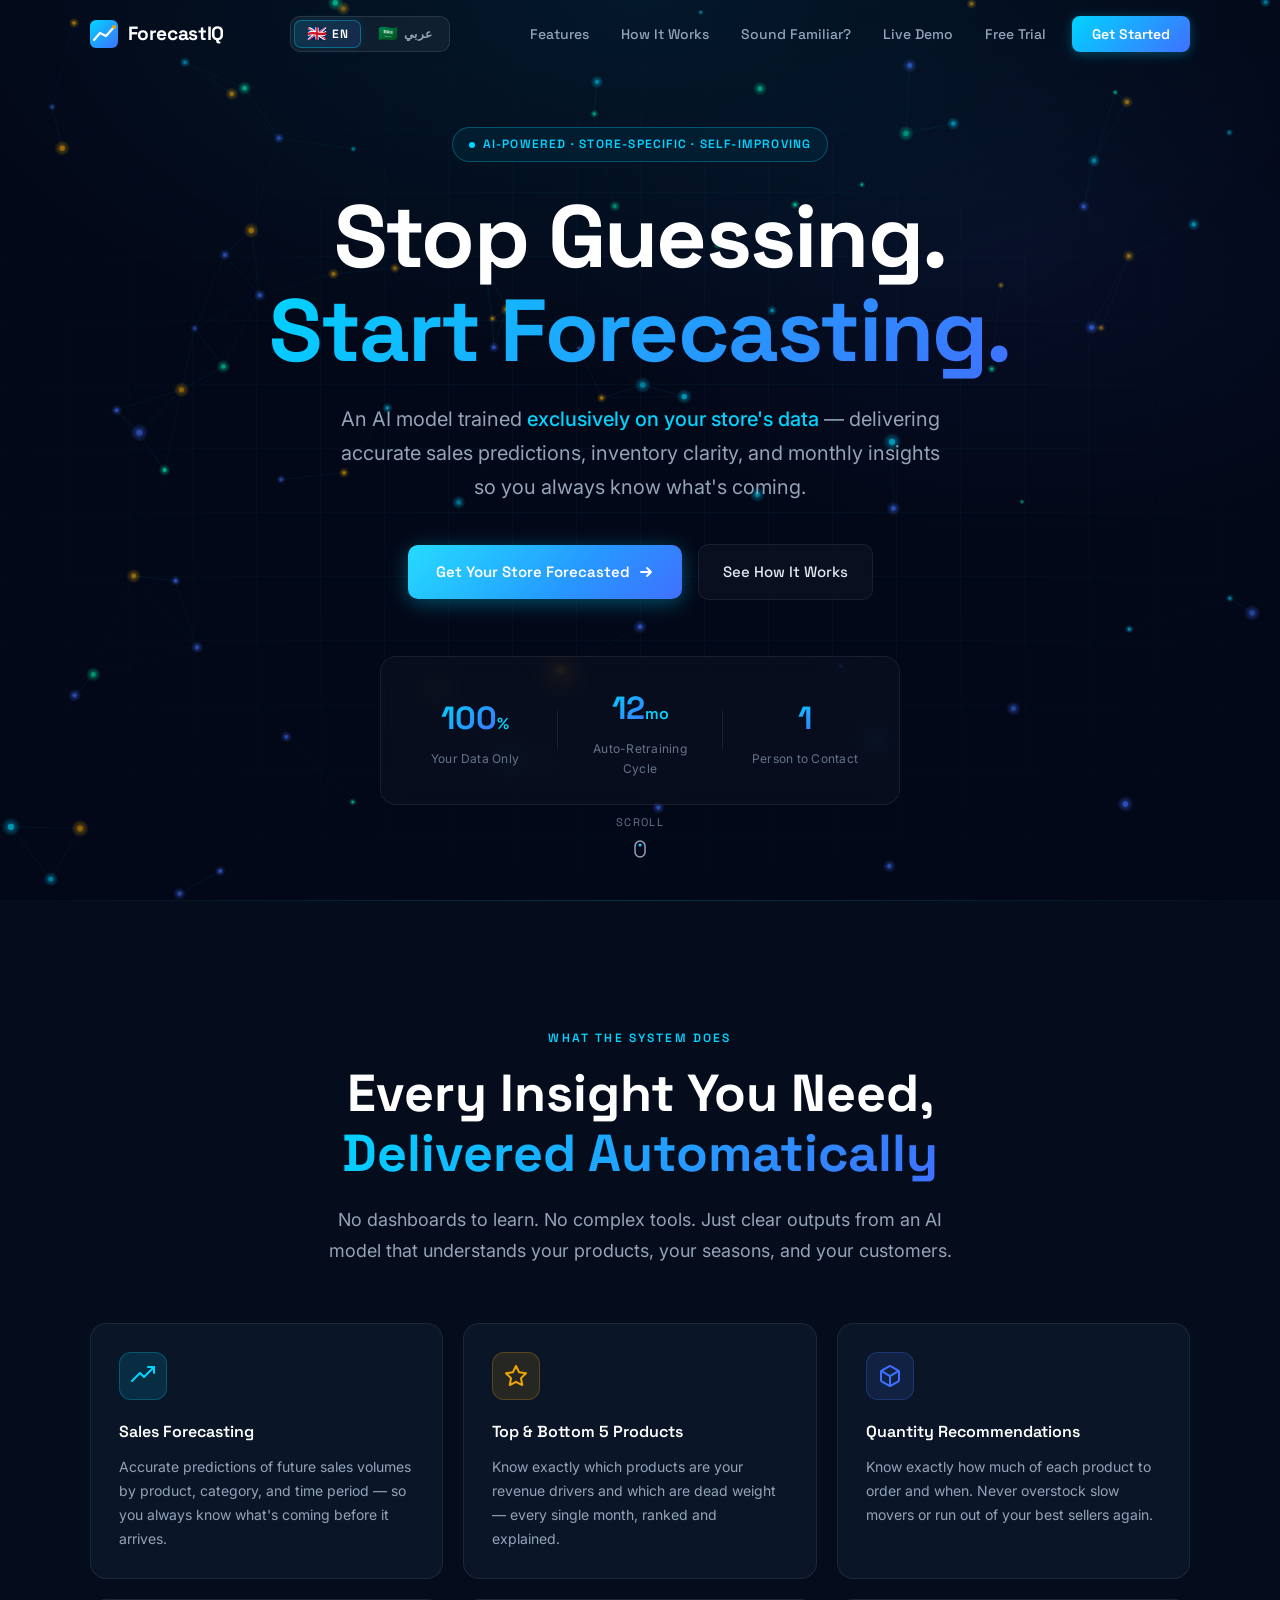
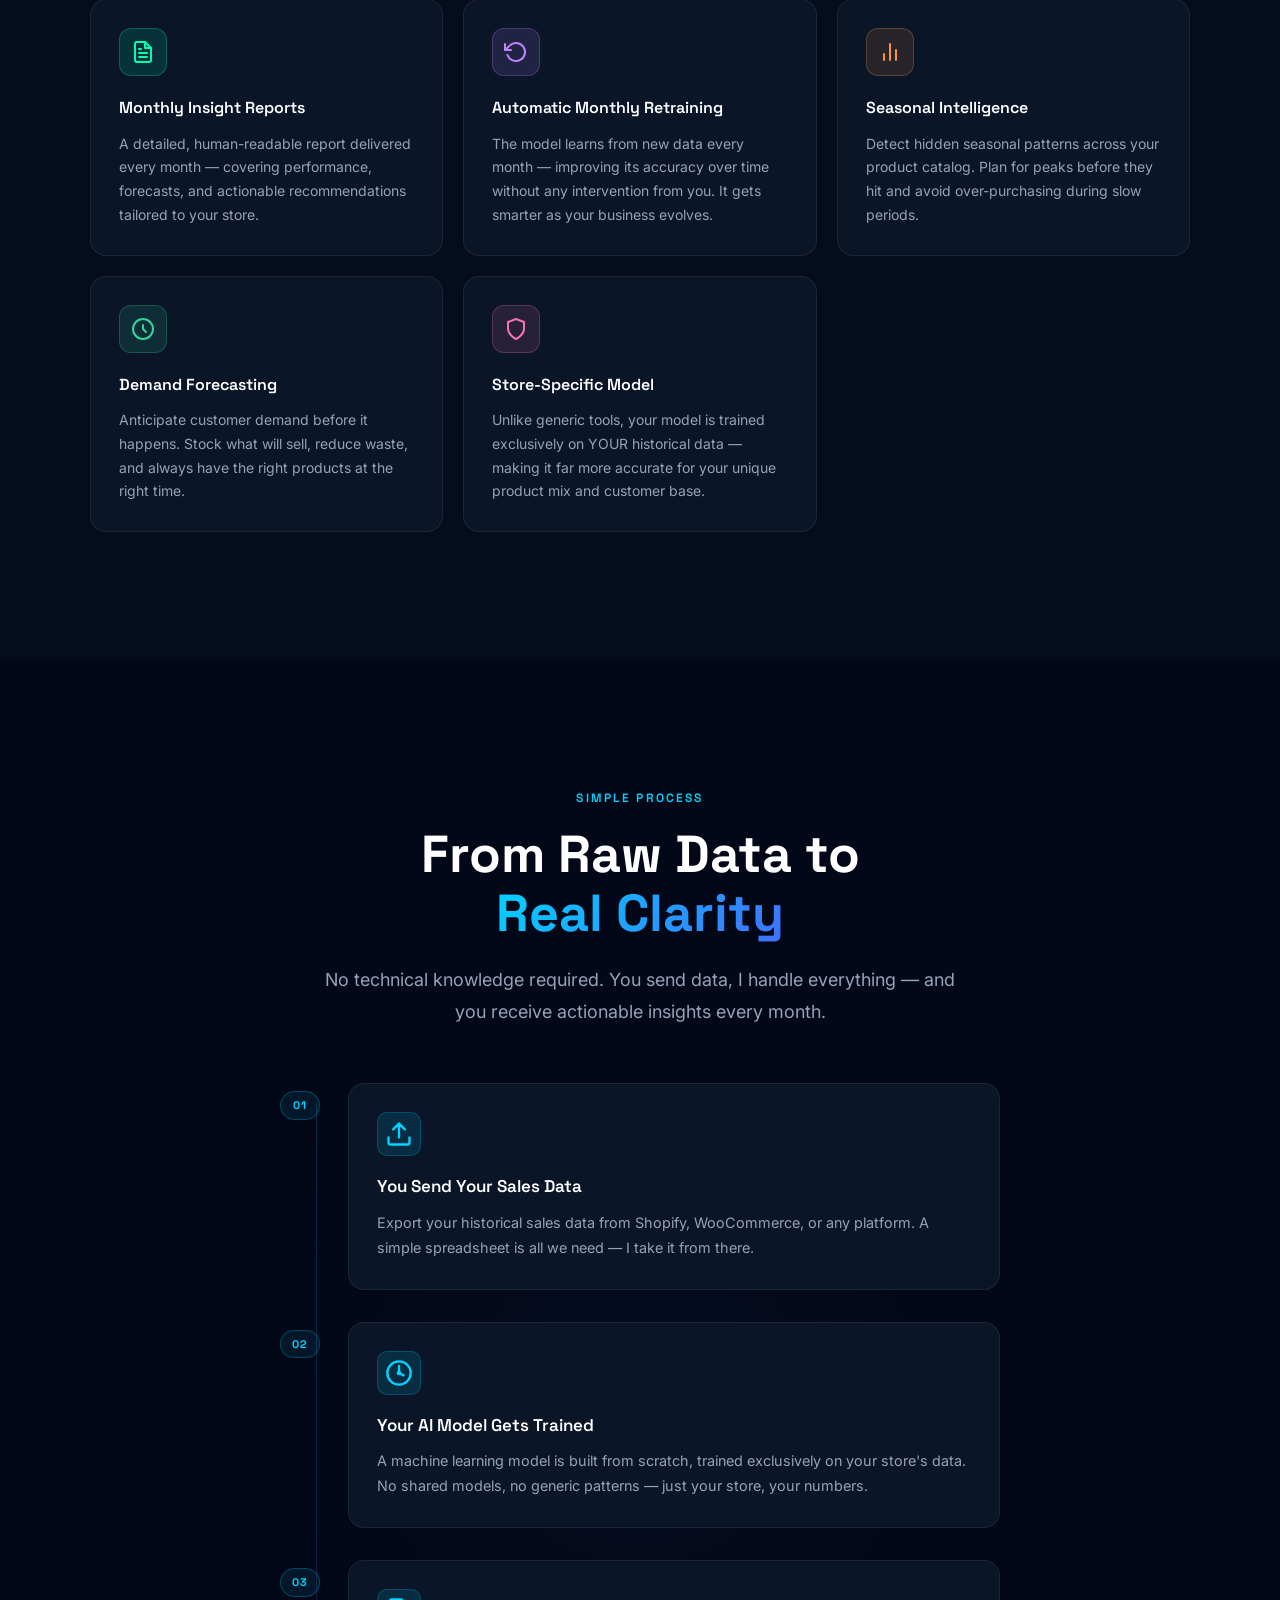
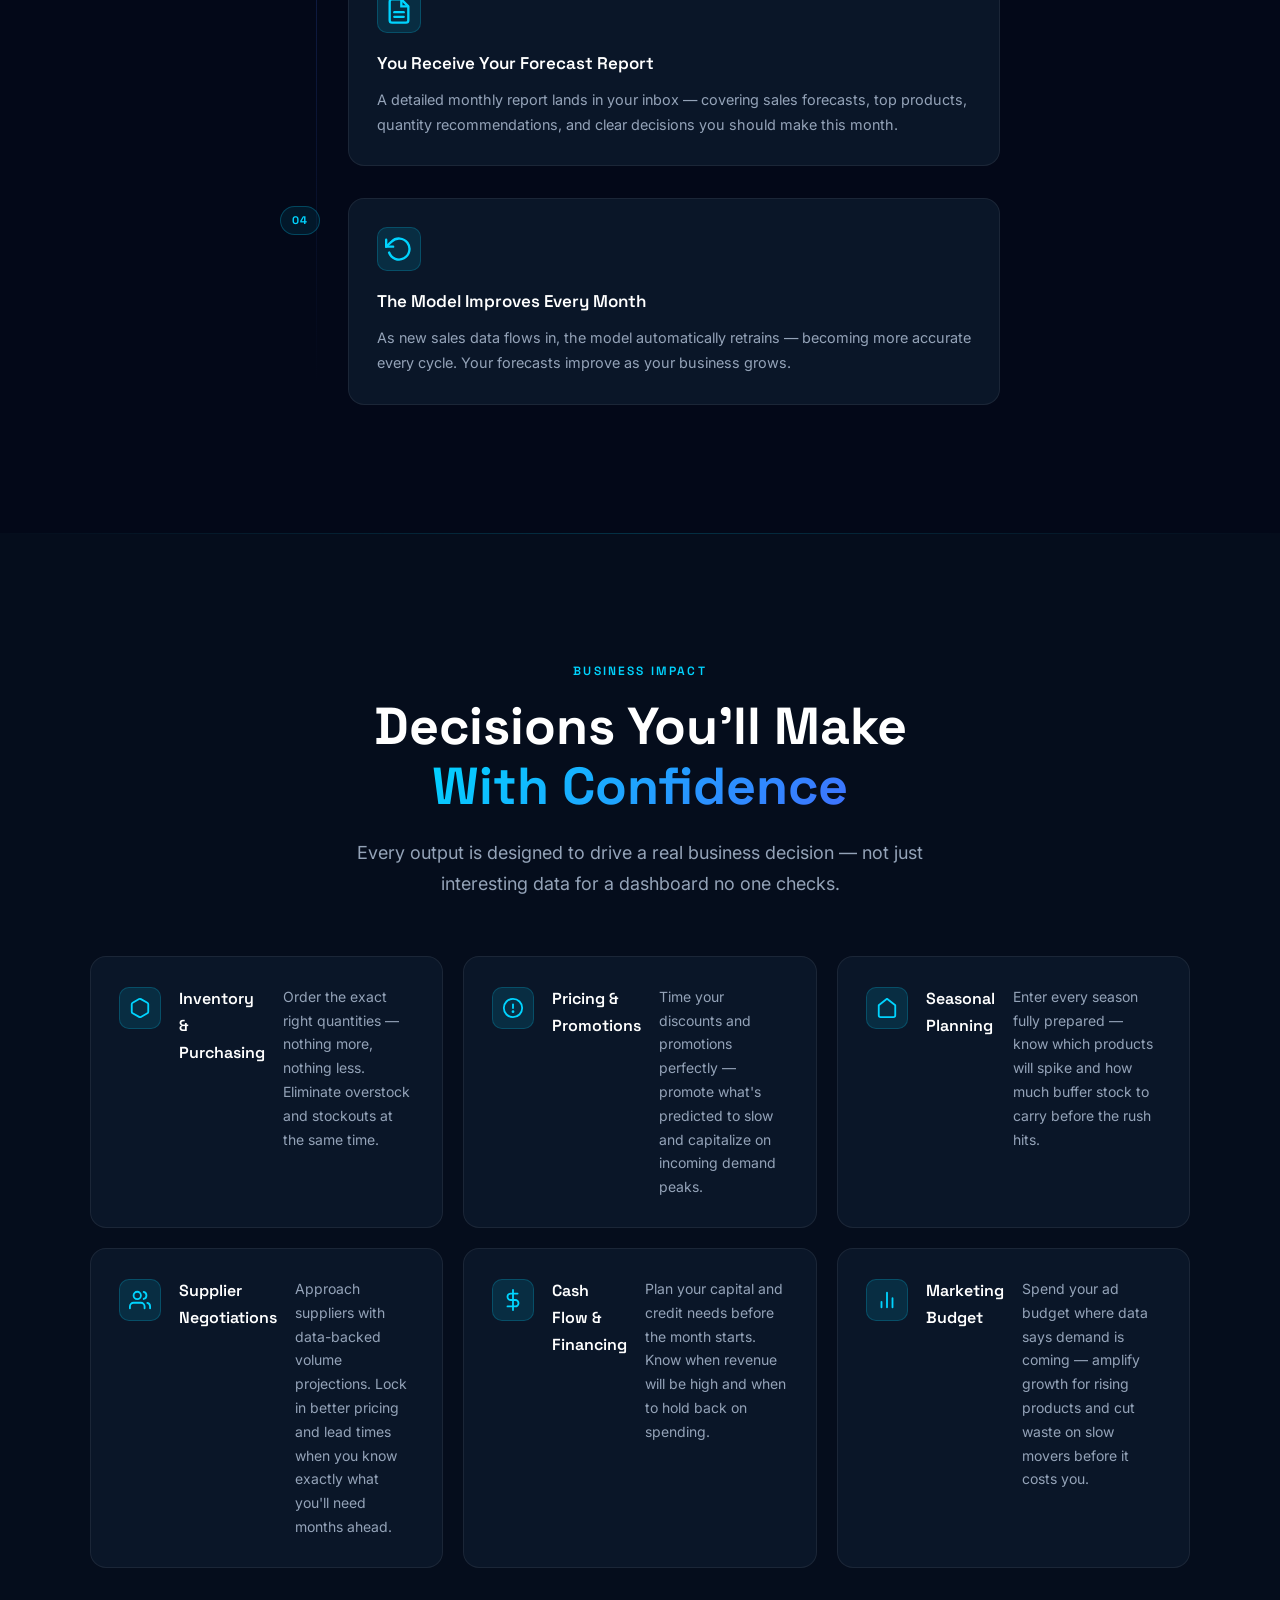
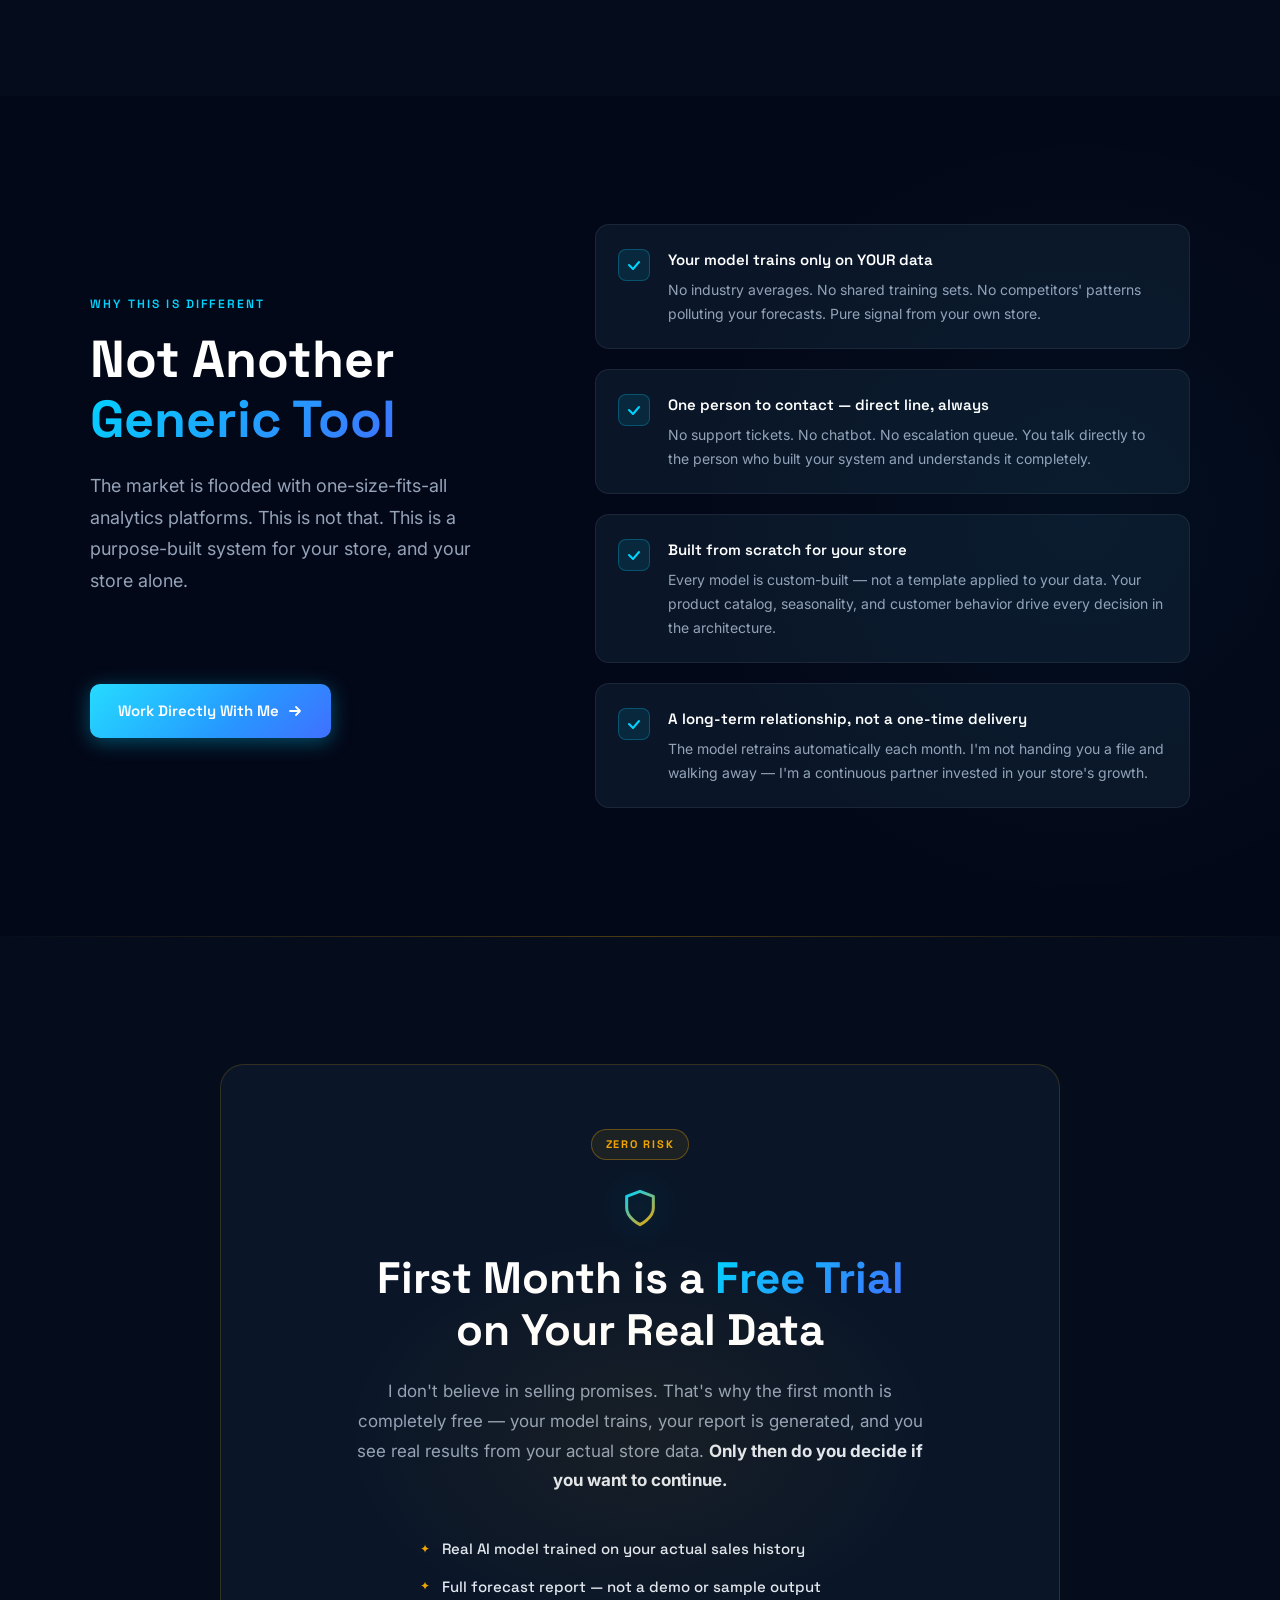
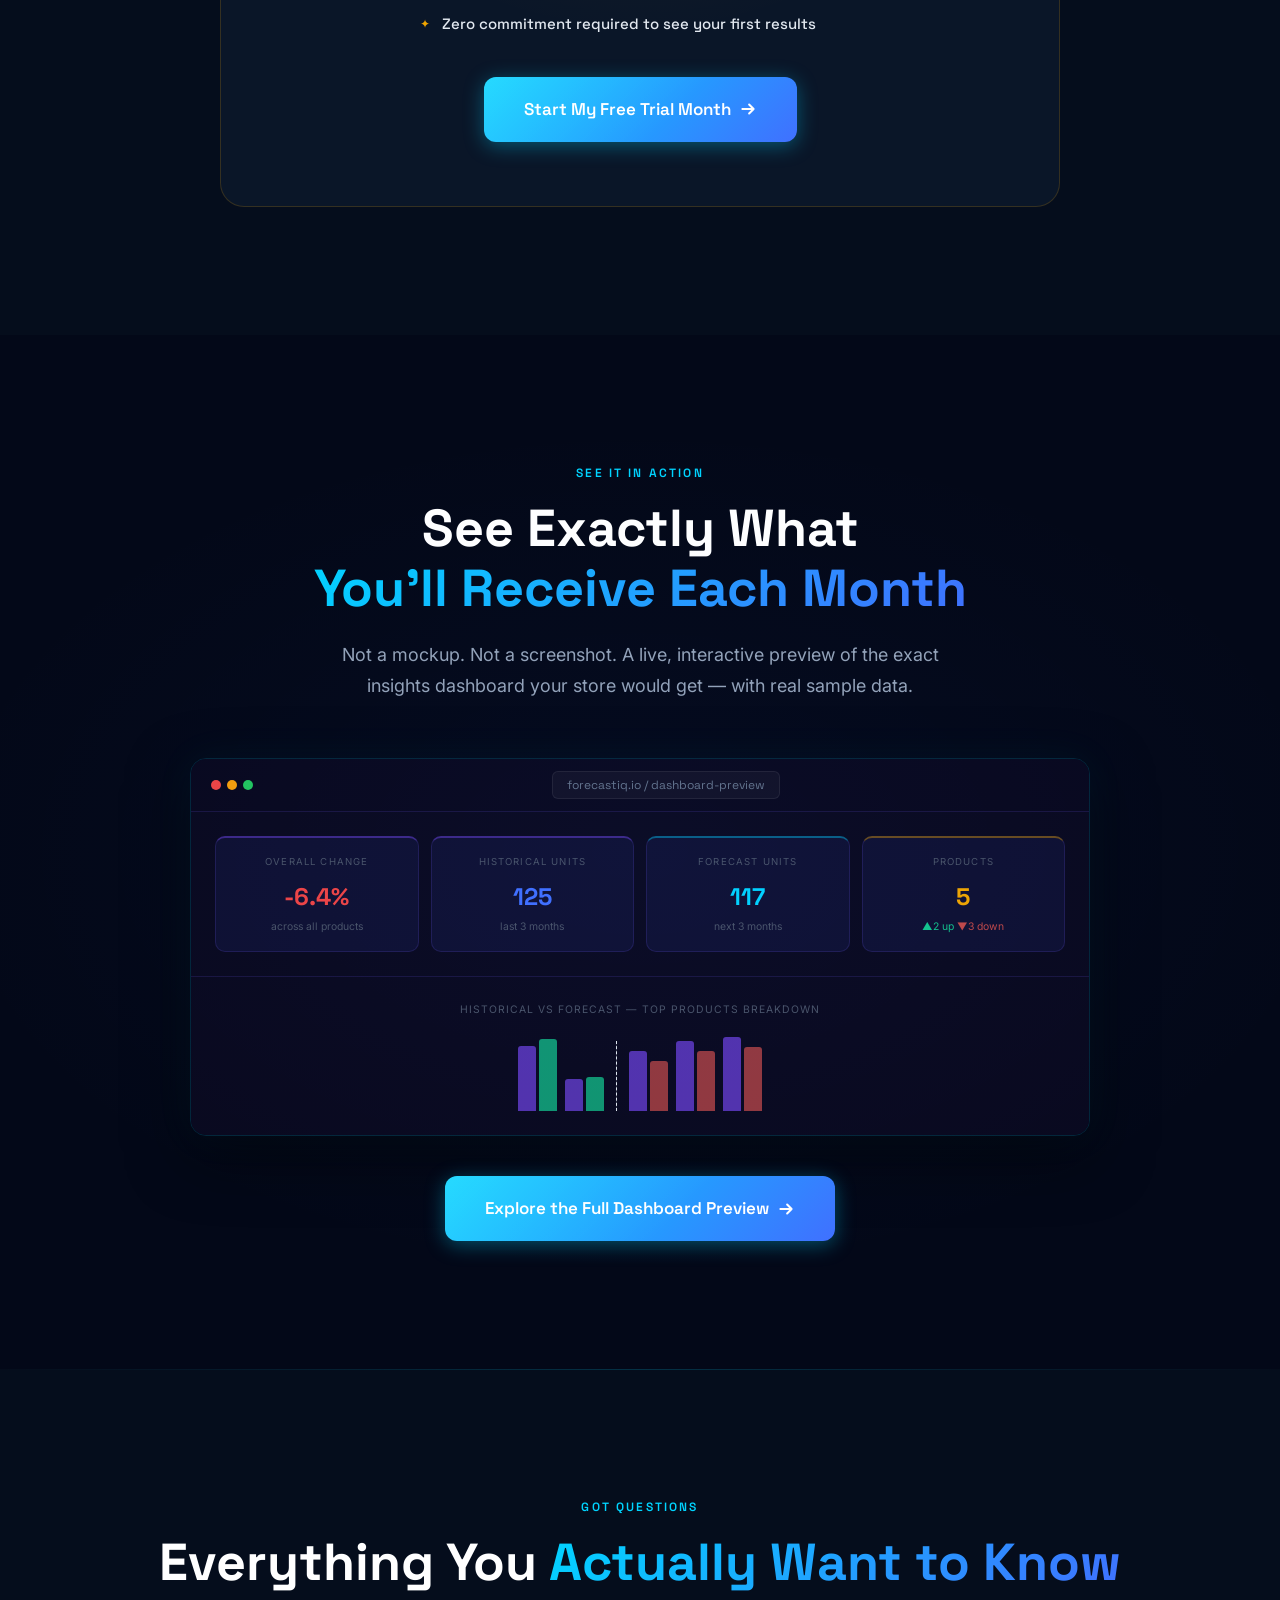
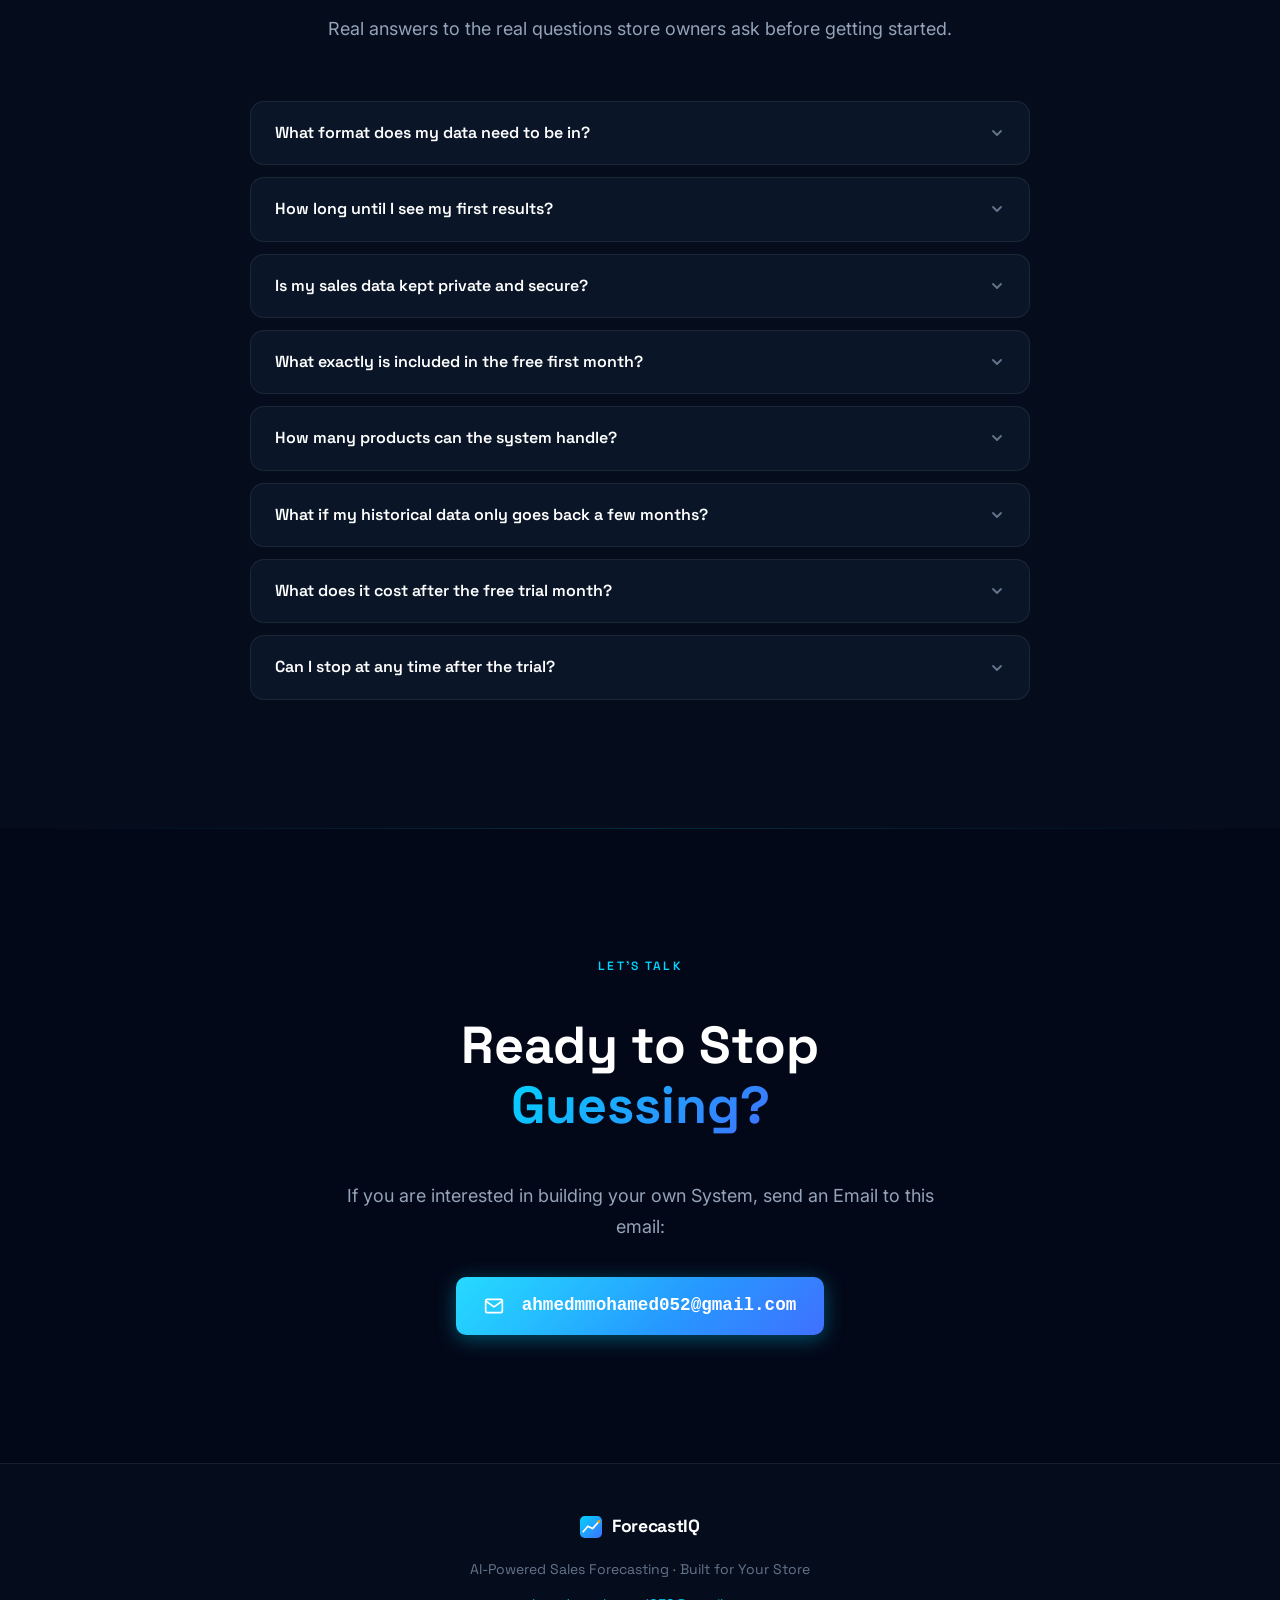
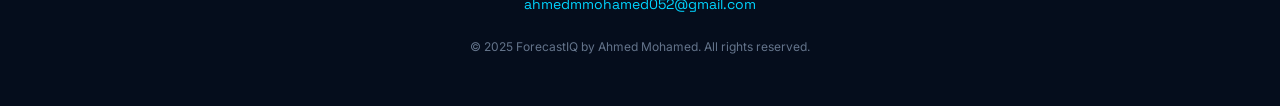
==== commit 7372110a: "done" ====
--- a/index.html
+++ b/index.html
@@ -1,5 +1,5 @@
 <!DOCTYPE html>
-<html lang="en">
+<html lang="en" dir="ltr">
 <head>
   <meta charset="UTF-8" />
   <meta name="viewport" content="width=device-width, initial-scale=1.0" />
@@ -40,13 +40,13 @@
       </button>
 
       <ul class="nav-links" id="navLinks" role="list">
-        <li><a href="#features" class="nav-link">Features</a></li>
-        <li><a href="#how-it-works" class="nav-link">How It Works</a></li>
-        <li><a href="pain.html" class="nav-link">Sound Familiar?</a></li>
-        <li><a href="dashboard-preview.html" class="nav-link">Live Demo</a></li>
-        <li><a href="#trial" class="nav-link">Free Trial</a></li>
+        <li><a href="#features" class="nav-link" data-i18n="nav.features">Features</a></li>
+        <li><a href="#how-it-works" class="nav-link" data-i18n="nav.howItWorks">How It Works</a></li>
+        <li><a href="pain.html" class="nav-link" data-i18n="nav.soundFamiliar">Sound Familiar?</a></li>
+        <li><a href="dashboard-preview.html" class="nav-link" data-i18n="nav.liveDemo">Live Demo</a></li>
+        <li><a href="#trial" class="nav-link" data-i18n="nav.freeTrial">Free Trial</a></li>
         <li>
-          <a href="#contact" class="nav-cta" id="navCtaBtn">Get Started</a>
+          <a href="#contact" class="nav-cta" id="navCtaBtn" data-i18n="nav.getStarted">Get Started</a>
         </li>
       </ul>
     </div>
@@ -60,25 +60,25 @@
     <div class="hero-content">
       <div class="hero-badge reveal-fade" data-delay="0">
         <span class="badge-dot" aria-hidden="true"></span>
-        AI-Powered · Store-Specific · Self-Improving
+        <span data-i18n="hero.badge">AI-Powered · Store-Specific · Self-Improving</span>
       </div>
 
       <h1 class="hero-headline reveal-fade" data-delay="100">
-        Stop Guessing.<br />
-        <span class="gradient-text">Start Forecasting.</span>
+        <span data-i18n="hero.headline1">Stop Guessing.</span><br />
+        <span class="gradient-text" data-i18n="hero.headline2">Start Forecasting.</span>
       </h1>
 
-      <p class="hero-sub reveal-fade" data-delay="200">
+      <p class="hero-sub reveal-fade" data-delay="200" data-i18n="hero.sub">
         An AI model trained <em>exclusively on your store's data</em> — delivering accurate sales predictions,
         inventory clarity, and monthly insights so you always know what's coming.
       </p>
 
       <div class="hero-actions reveal-fade" data-delay="300">
         <a href="#contact" class="btn-primary" id="heroCtaBtn">
-          <span>Get Your Store Forecasted</span>
+          <span data-i18n="hero.cta1">Get Your Store Forecasted</span>
           <svg width="16" height="16" viewBox="0 0 16 16" fill="none" aria-hidden="true"><path d="M3 8h10M9 4l4 4-4 4" stroke="currentColor" stroke-width="1.8" stroke-linecap="round" stroke-linejoin="round"/></svg>
         </a>
-        <a href="#how-it-works" class="btn-ghost">
+        <a href="#how-it-works" class="btn-ghost" data-i18n="hero.cta2">
           See How It Works
         </a>
       </div>
@@ -86,23 +86,23 @@
       <div class="hero-stats reveal-fade" data-delay="400">
         <div class="stat-item">
           <span class="stat-number" data-count="100">0</span><span class="stat-unit">%</span>
-          <span class="stat-label">Your Data Only</span>
+          <span class="stat-label" data-i18n="hero.stat1.label">Your Data Only</span>
         </div>
         <div class="stat-divider" aria-hidden="true"></div>
         <div class="stat-item">
           <span class="stat-number" data-count="12">0</span><span class="stat-unit">mo</span>
-          <span class="stat-label">Auto-Retraining Cycle</span>
+          <span class="stat-label" data-i18n="hero.stat2.label">Auto-Retraining Cycle</span>
         </div>
         <div class="stat-divider" aria-hidden="true"></div>
         <div class="stat-item">
           <span class="stat-number" data-count="1">0</span><span class="stat-unit"></span>
-          <span class="stat-label">Person to Contact</span>
+          <span class="stat-label" data-i18n="hero.stat3.label">Person to Contact</span>
         </div>
       </div>
     </div>
 
     <div class="hero-scroll-hint" aria-hidden="true">
-      <span>Scroll</span>
+      <span data-i18n="hero.scroll">Scroll</span>
       <svg width="16" height="20" viewBox="0 0 16 20" fill="none"><rect x="3" y="1" width="10" height="16" rx="5" stroke="#94A3B8" stroke-width="1.5"/><circle cx="8" cy="5" r="1.5" fill="#00D4FF" class="scroll-dot"/></svg>
     </div>
   </section>
@@ -110,11 +110,11 @@
   <!-- ═══════════════════════════════════════════════ FEATURES ════ -->
   <section id="features" aria-labelledby="featuresTitle">
     <div class="section-container">
-      <div class="section-eyebrow reveal-fade">What The System Does</div>
+      <div class="section-eyebrow reveal-fade" data-i18n="features.eyebrow">What The System Does</div>
       <h2 class="section-title reveal-fade" id="featuresTitle">
-        Every Insight You Need,<br /><span class="gradient-text">Delivered Automatically</span>
+        <span data-i18n="features.title1">Every Insight You Need,</span><br /><span class="gradient-text" data-i18n="features.title2">Delivered Automatically</span>
       </h2>
-      <p class="section-sub reveal-fade">
+      <p class="section-sub reveal-fade" data-i18n="features.sub">
         No dashboards to learn. No complex tools. Just clear outputs from an AI model
         that understands your products, your seasons, and your customers.
       </p>
@@ -125,64 +125,64 @@
           <div class="feature-icon-wrap" style="--icon-color: #00D4FF;">
             <svg width="24" height="24" viewBox="0 0 24 24" fill="none" aria-hidden="true"><polyline points="1,17 9,9 13,13 23,3" stroke="currentColor" stroke-width="2" stroke-linecap="round" stroke-linejoin="round"/><polyline points="17,3 23,3 23,9" stroke="currentColor" stroke-width="2" stroke-linecap="round" stroke-linejoin="round"/></svg>
           </div>
-          <h3 class="feature-title">Sales Forecasting</h3>
-          <p class="feature-desc">Accurate predictions of future sales volumes by product, category, and time period — so you always know what's coming before it arrives.</p>
+          <h3 class="feature-title" data-i18n="feat1.title">Sales Forecasting</h3>
+          <p class="feature-desc" data-i18n="feat1.desc">Accurate predictions of future sales volumes by product, category, and time period — so you always know what's coming before it arrives.</p>
         </div>
 
         <div class="feature-card reveal-scale" data-delay="80">
           <div class="feature-icon-wrap" style="--icon-color: #F0A500;">
             <svg width="24" height="24" viewBox="0 0 24 24" fill="none" aria-hidden="true"><path d="M12 2l3.09 6.26L22 9.27l-5 4.87 1.18 6.88L12 17.77l-6.18 3.25L7 14.14 2 9.27l6.91-1.01L12 2z" stroke="currentColor" stroke-width="2" stroke-linecap="round" stroke-linejoin="round"/></svg>
           </div>
-          <h3 class="feature-title">Top & Bottom 5 Products</h3>
-          <p class="feature-desc">Know exactly which products are your revenue drivers and which are dead weight — every single month, ranked and explained.</p>
+          <h3 class="feature-title" data-i18n="feat2.title">Top & Bottom 5 Products</h3>
+          <p class="feature-desc" data-i18n="feat2.desc">Know exactly which products are your revenue drivers and which are dead weight — every single month, ranked and explained.</p>
         </div>
 
         <div class="feature-card reveal-scale" data-delay="160">
           <div class="feature-icon-wrap" style="--icon-color: #4070FF;">
             <svg width="24" height="24" viewBox="0 0 24 24" fill="none" aria-hidden="true"><path d="M21 16V8a2 2 0 00-1-1.73l-7-4a2 2 0 00-2 0l-7 4A2 2 0 003 8v8a2 2 0 001 1.73l7 4a2 2 0 002 0l7-4A2 2 0 0021 16z" stroke="currentColor" stroke-width="2" stroke-linecap="round" stroke-linejoin="round"/><polyline points="3.27,6.96 12,12.01 20.73,6.96" stroke="currentColor" stroke-width="2" stroke-linecap="round" stroke-linejoin="round"/><line x1="12" y1="22.08" x2="12" y2="12" stroke="currentColor" stroke-width="2" stroke-linecap="round"/></svg>
           </div>
-          <h3 class="feature-title">Quantity Recommendations</h3>
-          <p class="feature-desc">Know exactly how much of each product to order and when. Never overstock slow movers or run out of your best sellers again.</p>
+          <h3 class="feature-title" data-i18n="feat3.title">Quantity Recommendations</h3>
+          <p class="feature-desc" data-i18n="feat3.desc">Know exactly how much of each product to order and when. Never overstock slow movers or run out of your best sellers again.</p>
         </div>
 
         <div class="feature-card reveal-scale" data-delay="0">
           <div class="feature-icon-wrap" style="--icon-color: #00FFB3;">
             <svg width="24" height="24" viewBox="0 0 24 24" fill="none" aria-hidden="true"><path d="M14 2H6a2 2 0 00-2 2v16a2 2 0 002 2h12a2 2 0 002-2V8z" stroke="currentColor" stroke-width="2" stroke-linecap="round" stroke-linejoin="round"/><polyline points="14,2 14,8 20,8" stroke="currentColor" stroke-width="2" stroke-linecap="round" stroke-linejoin="round"/><line x1="16" y1="13" x2="8" y2="13" stroke="currentColor" stroke-width="2" stroke-linecap="round"/><line x1="16" y1="17" x2="8" y2="17" stroke="currentColor" stroke-width="2" stroke-linecap="round"/><polyline points="10,9 9,9 8,9" stroke="currentColor" stroke-width="2" stroke-linecap="round"/></svg>
           </div>
-          <h3 class="feature-title">Monthly Insight Reports</h3>
-          <p class="feature-desc">A detailed, human-readable report delivered every month — covering performance, forecasts, and actionable recommendations tailored to your store.</p>
+          <h3 class="feature-title" data-i18n="feat4.title">Monthly Insight Reports</h3>
+          <p class="feature-desc" data-i18n="feat4.desc">A detailed, human-readable report delivered every month — covering performance, forecasts, and actionable recommendations tailored to your store.</p>
         </div>
 
         <div class="feature-card reveal-scale" data-delay="80">
           <div class="feature-icon-wrap" style="--icon-color: #C084FC;">
             <svg width="24" height="24" viewBox="0 0 24 24" fill="none" aria-hidden="true"><polyline points="1,4 1,10 7,10" stroke="currentColor" stroke-width="2" stroke-linecap="round" stroke-linejoin="round"/><path d="M3.51 15a9 9 0 102.13-9.36L1 10" stroke="currentColor" stroke-width="2" stroke-linecap="round" stroke-linejoin="round"/></svg>
           </div>
-          <h3 class="feature-title">Automatic Monthly Retraining</h3>
-          <p class="feature-desc">The model learns from new data every month — improving its accuracy over time without any intervention from you. It gets smarter as your business evolves.</p>
+          <h3 class="feature-title" data-i18n="feat5.title">Automatic Monthly Retraining</h3>
+          <p class="feature-desc" data-i18n="feat5.desc">The model learns from new data every month — improving its accuracy over time without any intervention from you. It gets smarter as your business evolves.</p>
         </div>
 
         <div class="feature-card reveal-scale" data-delay="160">
           <div class="feature-icon-wrap" style="--icon-color: #FB923C;">
             <svg width="24" height="24" viewBox="0 0 24 24" fill="none" aria-hidden="true"><path d="M18 20V10M12 20V4M6 20v-6" stroke="currentColor" stroke-width="2" stroke-linecap="round" stroke-linejoin="round"/></svg>
           </div>
-          <h3 class="feature-title">Seasonal Intelligence</h3>
-          <p class="feature-desc">Detect hidden seasonal patterns across your product catalog. Plan for peaks before they hit and avoid over-purchasing during slow periods.</p>
+          <h3 class="feature-title" data-i18n="feat6.title">Seasonal Intelligence</h3>
+          <p class="feature-desc" data-i18n="feat6.desc">Detect hidden seasonal patterns across your product catalog. Plan for peaks before they hit and avoid over-purchasing during slow periods.</p>
         </div>
 
         <div class="feature-card reveal-scale" data-delay="0">
           <div class="feature-icon-wrap" style="--icon-color: #34D399;">
             <svg width="24" height="24" viewBox="0 0 24 24" fill="none" aria-hidden="true"><circle cx="12" cy="12" r="10" stroke="currentColor" stroke-width="2"/><path d="M12 8v4l3 3" stroke="currentColor" stroke-width="2" stroke-linecap="round"/></svg>
           </div>
-          <h3 class="feature-title">Demand Forecasting</h3>
-          <p class="feature-desc">Anticipate customer demand before it happens. Stock what will sell, reduce waste, and always have the right products at the right time.</p>
+          <h3 class="feature-title" data-i18n="feat7.title">Demand Forecasting</h3>
+          <p class="feature-desc" data-i18n="feat7.desc">Anticipate customer demand before it happens. Stock what will sell, reduce waste, and always have the right products at the right time.</p>
         </div>
 
         <div class="feature-card reveal-scale" data-delay="80">
           <div class="feature-icon-wrap" style="--icon-color: #F472B6;">
             <svg width="24" height="24" viewBox="0 0 24 24" fill="none" aria-hidden="true"><path d="M12 22s8-4 8-10V5l-8-3-8 3v7c0 6 8 10 8 10z" stroke="currentColor" stroke-width="2" stroke-linecap="round" stroke-linejoin="round"/></svg>
           </div>
-          <h3 class="feature-title">Store-Specific Model</h3>
-          <p class="feature-desc">Unlike generic tools, your model is trained exclusively on YOUR historical data — making it far more accurate for your unique product mix and customer base.</p>
+          <h3 class="feature-title" data-i18n="feat8.title">Store-Specific Model</h3>
+          <p class="feature-desc" data-i18n="feat8.desc">Unlike generic tools, your model is trained exclusively on YOUR historical data — making it far more accurate for your unique product mix and customer base.</p>
         </div>
 
       </div>
@@ -192,11 +192,11 @@
   <!-- ═══════════════════════════════════════ HOW IT WORKS ════════ -->
   <section id="how-it-works" aria-labelledby="howTitle">
     <div class="section-container">
-      <div class="section-eyebrow reveal-fade">Simple Process</div>
+      <div class="section-eyebrow reveal-fade" data-i18n="how.eyebrow">Simple Process</div>
       <h2 class="section-title reveal-fade" id="howTitle">
-        From Raw Data to<br /><span class="gradient-text">Real Clarity</span>
+        <span data-i18n="how.title1">From Raw Data to</span><br /><span class="gradient-text" data-i18n="how.title2">Real Clarity</span>
       </h2>
-      <p class="section-sub reveal-fade">
+      <p class="section-sub reveal-fade" data-i18n="how.sub">
         No technical knowledge required. You send data, I handle everything — 
         and you receive actionable insights every month.
       </p>
@@ -210,8 +210,8 @@
             <div class="step-icon-wrap" aria-hidden="true">
               <svg width="28" height="28" viewBox="0 0 24 24" fill="none"><path d="M21 15v4a2 2 0 01-2 2H5a2 2 0 01-2-2v-4M17 8l-5-5-5 5M12 3v12" stroke="currentColor" stroke-width="2" stroke-linecap="round" stroke-linejoin="round"/></svg>
             </div>
-            <h3 class="step-title">You Send Your Sales Data</h3>
-            <p class="step-desc">Export your historical sales data from Shopify, WooCommerce, or any platform. A simple spreadsheet is all we need — I take it from there.</p>
+            <h3 class="step-title" data-i18n="step1.title">You Send Your Sales Data</h3>
+            <p class="step-desc" data-i18n="step1.desc">Export your historical sales data from Shopify, WooCommerce, or any platform. A simple spreadsheet is all we need — I take it from there.</p>
           </div>
         </div>
 
@@ -221,8 +221,8 @@
             <div class="step-icon-wrap" aria-hidden="true">
               <svg width="28" height="28" viewBox="0 0 24 24" fill="none"><path d="M12 2a10 10 0 100 20 10 10 0 000-20z" stroke="currentColor" stroke-width="2"/><path d="M12 6v6l4 2" stroke="currentColor" stroke-width="2" stroke-linecap="round"/><circle cx="12" cy="12" r="2" fill="currentColor"/></svg>
             </div>
-            <h3 class="step-title">Your AI Model Gets Trained</h3>
-            <p class="step-desc">A machine learning model is built from scratch, trained exclusively on your store's data. No shared models, no generic patterns — just your store, your numbers.</p>
+            <h3 class="step-title" data-i18n="step2.title">Your AI Model Gets Trained</h3>
+            <p class="step-desc" data-i18n="step2.desc">A machine learning model is built from scratch, trained exclusively on your store's data. No shared models, no generic patterns — just your store, your numbers.</p>
           </div>
         </div>
 
@@ -232,8 +232,8 @@
             <div class="step-icon-wrap" aria-hidden="true">
               <svg width="28" height="28" viewBox="0 0 24 24" fill="none"><path d="M14 2H6a2 2 0 00-2 2v16a2 2 0 002 2h12a2 2 0 002-2V8z" stroke="currentColor" stroke-width="2" stroke-linecap="round" stroke-linejoin="round"/><polyline points="14,2 14,8 20,8" stroke="currentColor" stroke-width="2"/><line x1="16" y1="13" x2="8" y2="13" stroke="currentColor" stroke-width="2" stroke-linecap="round"/><line x1="16" y1="17" x2="8" y2="17" stroke="currentColor" stroke-width="2" stroke-linecap="round"/></svg>
             </div>
-            <h3 class="step-title">You Receive Your Forecast Report</h3>
-            <p class="step-desc">A detailed monthly report lands in your inbox — covering sales forecasts, top products, quantity recommendations, and clear decisions you should make this month.</p>
+            <h3 class="step-title" data-i18n="step3.title">You Receive Your Forecast Report</h3>
+            <p class="step-desc" data-i18n="step3.desc">A detailed monthly report lands in your inbox — covering sales forecasts, top products, quantity recommendations, and clear decisions you should make this month.</p>
           </div>
         </div>
 
@@ -243,8 +243,8 @@
             <div class="step-icon-wrap" aria-hidden="true">
               <svg width="28" height="28" viewBox="0 0 24 24" fill="none"><polyline points="1,4 1,10 7,10" stroke="currentColor" stroke-width="2" stroke-linecap="round" stroke-linejoin="round"/><path d="M3.51 15a9 9 0 102.13-9.36L1 10" stroke="currentColor" stroke-width="2" stroke-linecap="round" stroke-linejoin="round"/></svg>
             </div>
-            <h3 class="step-title">The Model Improves Every Month</h3>
-            <p class="step-desc">As new sales data flows in, the model automatically retrains — becoming more accurate every cycle. Your forecasts improve as your business grows.</p>
+            <h3 class="step-title" data-i18n="step4.title">The Model Improves Every Month</h3>
+            <p class="step-desc" data-i18n="step4.desc">As new sales data flows in, the model automatically retrains — becoming more accurate every cycle. Your forecasts improve as your business grows.</p>
           </div>
         </div>
 
@@ -255,11 +255,11 @@
   <!-- ═══════════════════════════════════════ DECISIONS ═══════════ -->
   <section id="decisions" aria-labelledby="decisionsTitle">
     <div class="section-container">
-      <div class="section-eyebrow reveal-fade">Business Impact</div>
+      <div class="section-eyebrow reveal-fade" data-i18n="decisions.eyebrow">Business Impact</div>
       <h2 class="section-title reveal-fade" id="decisionsTitle">
-        Decisions You'll Make<br /><span class="gradient-text">With Confidence</span>
+        <span data-i18n="decisions.title1">Decisions You'll Make</span><br /><span class="gradient-text" data-i18n="decisions.title2">With Confidence</span>
       </h2>
-      <p class="section-sub reveal-fade">
+      <p class="section-sub reveal-fade" data-i18n="decisions.sub">
         Every output is designed to drive a real business decision — not just interesting data for a dashboard no one checks.
       </p>
 
@@ -269,48 +269,48 @@
           <div class="decision-icon" aria-hidden="true">
             <svg width="22" height="22" viewBox="0 0 24 24" fill="none"><path d="M21 16V8a2 2 0 00-1-1.73l-7-4a2 2 0 00-2 0l-7 4A2 2 0 003 8v8a2 2 0 001 1.73l7 4a2 2 0 002 0l7-4A2 2 0 0021 16z" stroke="currentColor" stroke-width="2" stroke-linecap="round" stroke-linejoin="round"/></svg>
           </div>
-          <h3 class="decision-title">Inventory & Purchasing</h3>
-          <p class="decision-desc">Order the exact right quantities — nothing more, nothing less. Eliminate overstock and stockouts at the same time.</p>
+          <h3 class="decision-title" data-i18n="dec1.title">Inventory & Purchasing</h3>
+          <p class="decision-desc" data-i18n="dec1.desc">Order the exact right quantities — nothing more, nothing less. Eliminate overstock and stockouts at the same time.</p>
         </div>
 
         <div class="decision-card reveal-scale" data-delay="80">
           <div class="decision-icon" aria-hidden="true">
             <svg width="22" height="22" viewBox="0 0 24 24" fill="none"><circle cx="12" cy="12" r="10" stroke="currentColor" stroke-width="2"/><line x1="12" y1="8" x2="12" y2="12" stroke="currentColor" stroke-width="2" stroke-linecap="round"/><line x1="12" y1="16" x2="12.01" y2="16" stroke="currentColor" stroke-width="3" stroke-linecap="round"/></svg>
           </div>
-          <h3 class="decision-title">Pricing & Promotions</h3>
-          <p class="decision-desc">Time your discounts and promotions perfectly — promote what's predicted to slow and capitalize on incoming demand peaks.</p>
+          <h3 class="decision-title" data-i18n="dec2.title">Pricing & Promotions</h3>
+          <p class="decision-desc" data-i18n="dec2.desc">Time your discounts and promotions perfectly — promote what's predicted to slow and capitalize on incoming demand peaks.</p>
         </div>
 
         <div class="decision-card reveal-scale" data-delay="160">
           <div class="decision-icon" aria-hidden="true">
             <svg width="22" height="22" viewBox="0 0 24 24" fill="none"><path d="M3 9l9-7 9 7v11a2 2 0 01-2 2H5a2 2 0 01-2-2z" stroke="currentColor" stroke-width="2" stroke-linecap="round" stroke-linejoin="round"/></svg>
           </div>
-          <h3 class="decision-title">Seasonal Planning</h3>
-          <p class="decision-desc">Enter every season fully prepared — know which products will spike and how much buffer stock to carry before the rush hits.</p>
+          <h3 class="decision-title" data-i18n="dec3.title">Seasonal Planning</h3>
+          <p class="decision-desc" data-i18n="dec3.desc">Enter every season fully prepared — know which products will spike and how much buffer stock to carry before the rush hits.</p>
         </div>
 
         <div class="decision-card reveal-scale" data-delay="0">
           <div class="decision-icon" aria-hidden="true">
             <svg width="22" height="22" viewBox="0 0 24 24" fill="none"><path d="M17 21v-2a4 4 0 00-4-4H5a4 4 0 00-4 4v2M23 21v-2a4 4 0 00-3-3.87M16 3.13a4 4 0 010 7.75" stroke="currentColor" stroke-width="2" stroke-linecap="round" stroke-linejoin="round"/><circle cx="9" cy="7" r="4" stroke="currentColor" stroke-width="2"/></svg>
           </div>
-          <h3 class="decision-title">Supplier Negotiations</h3>
-          <p class="decision-desc">Approach suppliers with data-backed volume projections. Lock in better pricing and lead times when you know exactly what you'll need months ahead.</p>
+          <h3 class="decision-title" data-i18n="dec4.title">Supplier Negotiations</h3>
+          <p class="decision-desc" data-i18n="dec4.desc">Approach suppliers with data-backed volume projections. Lock in better pricing and lead times when you know exactly what you'll need months ahead.</p>
         </div>
 
         <div class="decision-card reveal-scale" data-delay="80">
           <div class="decision-icon" aria-hidden="true">
             <svg width="22" height="22" viewBox="0 0 24 24" fill="none"><line x1="12" y1="1" x2="12" y2="23" stroke="currentColor" stroke-width="2" stroke-linecap="round"/><path d="M17 5H9.5a3.5 3.5 0 000 7h5a3.5 3.5 0 010 7H6" stroke="currentColor" stroke-width="2" stroke-linecap="round"/></svg>
           </div>
-          <h3 class="decision-title">Cash Flow & Financing</h3>
-          <p class="decision-desc">Plan your capital and credit needs before the month starts. Know when revenue will be high and when to hold back on spending.</p>
+          <h3 class="decision-title" data-i18n="dec5.title">Cash Flow & Financing</h3>
+          <p class="decision-desc" data-i18n="dec5.desc">Plan your capital and credit needs before the month starts. Know when revenue will be high and when to hold back on spending.</p>
         </div>
 
         <div class="decision-card reveal-scale" data-delay="160">
           <div class="decision-icon" aria-hidden="true">
             <svg width="22" height="22" viewBox="0 0 24 24" fill="none"><path d="M18 20V10M12 20V4M6 20v-6" stroke="currentColor" stroke-width="2" stroke-linecap="round" stroke-linejoin="round"/></svg>
           </div>
-          <h3 class="decision-title">Marketing Budget</h3>
-          <p class="decision-desc">Spend your ad budget where data says demand is coming — amplify growth for rising products and cut waste on slow movers before it costs you.</p>
+          <h3 class="decision-title" data-i18n="dec6.title">Marketing Budget</h3>
+          <p class="decision-desc" data-i18n="dec6.desc">Spend your ad budget where data says demand is coming — amplify growth for rising products and cut waste on slow movers before it costs you.</p>
         </div>
 
       </div>
@@ -322,17 +322,17 @@
     <div class="section-container">
       <div class="why-inner">
         <div class="why-left reveal-fade">
-          <div class="section-eyebrow">Why This Is Different</div>
+          <div class="section-eyebrow" data-i18n="why.eyebrow">Why This Is Different</div>
           <h2 class="section-title" id="whyTitle">
-            Not Another<br /><span class="gradient-text">Generic Tool</span>
+            <span data-i18n="why.title1">Not Another</span><br /><span class="gradient-text" data-i18n="why.title2">Generic Tool</span>
           </h2>
-          <p class="section-sub" style="text-align:left; max-width: 480px;">
+          <p class="section-sub" style="text-align:left; max-width: 480px;" data-i18n="why.sub">
             The market is flooded with one-size-fits-all analytics platforms. This is not that.
             This is a purpose-built system for your store, and your store alone.
           </p>
 
           <a href="#contact" class="btn-primary" style="margin-top: 2rem; display:inline-flex;">
-            <span>Work Directly With Me</span>
+            <span data-i18n="why.cta">Work Directly With Me</span>
             <svg width="16" height="16" viewBox="0 0 16 16" fill="none" aria-hidden="true"><path d="M3 8h10M9 4l4 4-4 4" stroke="currentColor" stroke-width="1.8" stroke-linecap="round" stroke-linejoin="round"/></svg>
           </a>
         </div>
@@ -343,8 +343,8 @@
               <svg width="16" height="16" viewBox="0 0 16 16" fill="none"><path d="M3 8l4 4 6-7" stroke="currentColor" stroke-width="2" stroke-linecap="round" stroke-linejoin="round"/></svg>
             </div>
             <div class="diff-text">
-              <strong>Your model trains only on YOUR data</strong>
-              <p>No industry averages. No shared training sets. No competitors' patterns polluting your forecasts. Pure signal from your own store.</p>
+              <strong data-i18n="diff1.title">Your model trains only on YOUR data</strong>
+              <p data-i18n="diff1.desc">No industry averages. No shared training sets. No competitors' patterns polluting your forecasts. Pure signal from your own store.</p>
             </div>
           </div>
 
@@ -353,8 +353,8 @@
               <svg width="16" height="16" viewBox="0 0 16 16" fill="none"><path d="M3 8l4 4 6-7" stroke="currentColor" stroke-width="2" stroke-linecap="round" stroke-linejoin="round"/></svg>
             </div>
             <div class="diff-text">
-              <strong>One person to contact — direct line, always</strong>
-              <p>No support tickets. No chatbot. No escalation queue. You talk directly to the person who built your system and understands it completely.</p>
+              <strong data-i18n="diff2.title">One person to contact — direct line, always</strong>
+              <p data-i18n="diff2.desc">No support tickets. No chatbot. No escalation queue. You talk directly to the person who built your system and understands it completely.</p>
             </div>
           </div>
 
@@ -363,8 +363,8 @@
               <svg width="16" height="16" viewBox="0 0 16 16" fill="none"><path d="M3 8l4 4 6-7" stroke="currentColor" stroke-width="2" stroke-linecap="round" stroke-linejoin="round"/></svg>
             </div>
             <div class="diff-text">
-              <strong>Built from scratch for your store</strong>
-              <p>Every model is custom-built — not a template applied to your data. Your product catalog, seasonality, and customer behavior drive every decision in the architecture.</p>
+              <strong data-i18n="diff3.title">Built from scratch for your store</strong>
+              <p data-i18n="diff3.desc">Every model is custom-built — not a template applied to your data. Your product catalog, seasonality, and customer behavior drive every decision in the architecture.</p>
             </div>
           </div>
 
@@ -373,8 +373,8 @@
               <svg width="16" height="16" viewBox="0 0 16 16" fill="none"><path d="M3 8l4 4 6-7" stroke="currentColor" stroke-width="2" stroke-linecap="round" stroke-linejoin="round"/></svg>
             </div>
             <div class="diff-text">
-              <strong>A long-term relationship, not a one-time delivery</strong>
-              <p>The model retrains automatically each month. I'm not handing you a file and walking away — I'm a continuous partner invested in your store's growth.</p>
+              <strong data-i18n="diff4.title">A long-term relationship, not a one-time delivery</strong>
+              <p data-i18n="diff4.desc">The model retrains automatically each month. I'm not handing you a file and walking away — I'm a continuous partner invested in your store's growth.</p>
             </div>
           </div>
         </div>
@@ -386,7 +386,7 @@
   <section id="trial" aria-labelledby="trialTitle">
     <div class="section-container">
       <div class="trial-card reveal-scale">
-        <div class="trial-badge" aria-label="Zero risk offer">Zero Risk</div>
+        <div class="trial-badge" aria-label="Zero risk offer" data-i18n="trial.badge">Zero Risk</div>
         <div class="trial-glow" aria-hidden="true"></div>
 
         <div class="trial-content">
@@ -395,10 +395,10 @@
           </div>
 
           <h2 class="trial-headline" id="trialTitle">
-            First Month is a <span class="gradient-text">Free Trial</span><br />on Your Real Data
+            <span data-i18n="trial.title1">First Month is a</span> <span class="gradient-text" data-i18n="trial.title2">Free Trial</span><br /><span data-i18n="trial.title3">on Your Real Data</span>
           </h2>
 
-          <p class="trial-desc">
+          <p class="trial-desc" data-i18n="trial.desc">
             I don't believe in selling promises. That's why the first month is completely free —
             your model trains, your report is generated, and you see real results from your actual store data.
             <strong>Only then do you decide if you want to continue.</strong>
@@ -407,20 +407,20 @@
           <div class="trial-points">
             <div class="trial-point">
               <span class="trial-point-icon" aria-hidden="true">✦</span>
-              Real AI model trained on your actual sales history
+              <span data-i18n="trial.point1">Real AI model trained on your actual sales history</span>
             </div>
             <div class="trial-point">
               <span class="trial-point-icon" aria-hidden="true">✦</span>
-              Full forecast report — not a demo or sample output
+              <span data-i18n="trial.point2">Full forecast report — not a demo or sample output</span>
             </div>
             <div class="trial-point">
               <span class="trial-point-icon" aria-hidden="true">✦</span>
-              Zero commitment required to see your first results
+              <span data-i18n="trial.point3">Zero commitment required to see your first results</span>
             </div>
           </div>
 
           <a href="#contact" class="btn-primary btn-lg" id="trialCtaBtn">
-            <span>Start My Free Trial Month</span>
+            <span data-i18n="trial.cta">Start My Free Trial Month</span>
             <svg width="18" height="18" viewBox="0 0 16 16" fill="none" aria-hidden="true"><path d="M3 8h10M9 4l4 4-4 4" stroke="currentColor" stroke-width="1.8" stroke-linecap="round" stroke-linejoin="round"/></svg>
           </a>
         </div>
@@ -432,11 +432,11 @@
   <section id="dashboard-teaser" aria-labelledby="teaserTitle" style="background: var(--bg-0); position: relative; overflow: hidden;">
     <div style="position:absolute; inset:0; background: radial-gradient(ellipse 80% 60% at 50% 50%, rgba(64,112,255,0.04) 0%, transparent 70%); pointer-events:none;"></div>
     <div class="section-container" style="text-align:center;">
-      <div class="section-eyebrow reveal-fade">See It In Action</div>
+      <div class="section-eyebrow reveal-fade" data-i18n="teaser.eyebrow">See It In Action</div>
       <h2 class="section-title reveal-fade" id="teaserTitle">
-        See Exactly What<br /><span class="gradient-text">You'll Receive Each Month</span>
+        <span data-i18n="teaser.title1">See Exactly What</span><br /><span class="gradient-text" data-i18n="teaser.title2">You'll Receive Each Month</span>
       </h2>
-      <p class="section-sub reveal-fade">
+      <p class="section-sub reveal-fade" data-i18n="teaser.sub">
         Not a mockup. Not a screenshot. A live, interactive preview of the exact insights dashboard<br />your store would get — with real sample data.
       </p>
       <div class="reveal-scale" data-delay="100" style="max-width:900px; margin: 0 auto 2.5rem; border-radius:16px; border: 1px solid rgba(0,212,255,0.15); overflow:hidden; box-shadow: 0 20px 60px rgba(0,0,0,0.5), 0 0 40px rgba(0,212,255,0.06);">
@@ -500,7 +500,7 @@
         </div>
       </div>
       <a href="dashboard-preview.html" class="btn-primary btn-lg reveal-fade" data-delay="200" id="viewDashboardBtn">
-        <span>Explore the Full Dashboard Preview</span>
+        <span data-i18n="teaser.cta">Explore the Full Dashboard Preview</span>
         <svg width="18" height="18" viewBox="0 0 16 16" fill="none" aria-hidden="true"><path d="M3 8h10M9 4l4 4-4 4" stroke="currentColor" stroke-width="1.8" stroke-linecap="round" stroke-linejoin="round"/></svg>
       </a>
     </div>
@@ -510,11 +510,11 @@
   <section id="faq" aria-labelledby="faqTitle" style="background: var(--bg-1); position:relative;">
     <div style="position:absolute; top:0; left:0; right:0; height:1px; background: linear-gradient(90deg, transparent, rgba(0,212,255,0.18), transparent);"></div>
     <div class="section-container" style="text-align:center;">
-      <div class="section-eyebrow reveal-fade">Got Questions</div>
+      <div class="section-eyebrow reveal-fade" data-i18n="faq.eyebrow">Got Questions</div>
       <h2 class="section-title reveal-fade" id="faqTitle">
-        Everything You <span class="gradient-text">Actually Want to Know</span>
+        <span data-i18n="faq.title1">Everything You </span><span class="gradient-text" data-i18n="faq.title2">Actually Want to Know</span>
       </h2>
-      <p class="section-sub reveal-fade">
+      <p class="section-sub reveal-fade" data-i18n="faq.sub">
         Real answers to the real questions store owners ask before getting started.
       </p>
 
@@ -522,80 +522,80 @@
 
         <div class="faq-item" role="listitem">
           <button class="faq-q" aria-expanded="false" aria-controls="faq1-answer" id="faq1-btn">
-            <span>What format does my data need to be in?</span>
-            <svg class="faq-arrow" width="16" height="16" viewBox="0 0 16 16" fill="none" aria-hidden="true"><path d="M4 6l4 4 4-4" stroke="currentColor" stroke-width="1.8" stroke-linecap="round" stroke-linejoin="round"/></svg>
-          </button>
-          <div class="faq-a" id="faq1-answer" role="region" aria-labelledby="faq1-btn" hidden>
+            <span data-i18n="faq1.q">What format does my data need to be in?</span>
+            <svg class="faq-arrow" width="16" height="16" viewBox="0 0 16 16" fill="none" aria-hidden="true"><path d="M4 6l4 4 4-4" stroke="currentColor" stroke-width="1.8" stroke-linecap="round" stroke-linejoin="round"/></svg>
+          </button>
+          <div class="faq-a" id="faq1-answer" role="region" aria-labelledby="faq1-btn" hidden data-i18n="faq1.a">
             A simple Excel (.xlsx) or CSV file exported from your platform is all I need. Shopify and WooCommerce both let you export sales data in one click. If your data is messy or incomplete, that's completely fine — data cleaning is part of the process, not your problem.
           </div>
         </div>
 
         <div class="faq-item" role="listitem">
           <button class="faq-q" aria-expanded="false" aria-controls="faq2-answer" id="faq2-btn">
-            <span>How long until I see my first results?</span>
-            <svg class="faq-arrow" width="16" height="16" viewBox="0 0 16 16" fill="none" aria-hidden="true"><path d="M4 6l4 4 4-4" stroke="currentColor" stroke-width="1.8" stroke-linecap="round" stroke-linejoin="round"/></svg>
-          </button>
-          <div class="faq-a" id="faq2-answer" role="region" aria-labelledby="faq2-btn" hidden>
+            <span data-i18n="faq2.q">How long until I see my first results?</span>
+            <svg class="faq-arrow" width="16" height="16" viewBox="0 0 16 16" fill="none" aria-hidden="true"><path d="M4 6l4 4 4-4" stroke="currentColor" stroke-width="1.8" stroke-linecap="round" stroke-linejoin="round"/></svg>
+          </button>
+          <div class="faq-a" id="faq2-answer" role="region" aria-labelledby="faq2-btn" hidden data-i18n="faq2.a">
             Typically 3–5 business days from when I receive your sales data. You'll get your full first report — forecasts, product rankings, quantity recommendations, and seasonal insights — not a preview or partial output.
           </div>
         </div>
 
         <div class="faq-item" role="listitem">
           <button class="faq-q" aria-expanded="false" aria-controls="faq3-answer" id="faq3-btn">
-            <span>Is my sales data kept private and secure?</span>
-            <svg class="faq-arrow" width="16" height="16" viewBox="0 0 16 16" fill="none" aria-hidden="true"><path d="M4 6l4 4 4-4" stroke="currentColor" stroke-width="1.8" stroke-linecap="round" stroke-linejoin="round"/></svg>
-          </button>
-          <div class="faq-a" id="faq3-answer" role="region" aria-labelledby="faq3-btn" hidden>
+            <span data-i18n="faq3.q">Is my sales data kept private and secure?</span>
+            <svg class="faq-arrow" width="16" height="16" viewBox="0 0 16 16" fill="none" aria-hidden="true"><path d="M4 6l4 4 4-4" stroke="currentColor" stroke-width="1.8" stroke-linecap="round" stroke-linejoin="round"/></svg>
+          </button>
+          <div class="faq-a" id="faq3-answer" role="region" aria-labelledby="faq3-btn" hidden data-i18n="faq3.a">
             Completely. Your data is used exclusively to train your model and generate your reports. It is never shared, sold, aggregated with other stores' data, or accessed by any third parties. Your store's data is your competitive advantage — and it stays that way.
           </div>
         </div>
 
         <div class="faq-item" role="listitem">
           <button class="faq-q" aria-expanded="false" aria-controls="faq4-answer" id="faq4-btn">
-            <span>What exactly is included in the free first month?</span>
-            <svg class="faq-arrow" width="16" height="16" viewBox="0 0 16 16" fill="none" aria-hidden="true"><path d="M4 6l4 4 4-4" stroke="currentColor" stroke-width="1.8" stroke-linecap="round" stroke-linejoin="round"/></svg>
-          </button>
-          <div class="faq-a" id="faq4-answer" role="region" aria-labelledby="faq4-btn" hidden>
+            <span data-i18n="faq4.q">What exactly is included in the free first month?</span>
+            <svg class="faq-arrow" width="16" height="16" viewBox="0 0 16 16" fill="none" aria-hidden="true"><path d="M4 6l4 4 4-4" stroke="currentColor" stroke-width="1.8" stroke-linecap="round" stroke-linejoin="round"/></svg>
+          </button>
+          <div class="faq-a" id="faq4-answer" role="region" aria-labelledby="faq4-btn" hidden data-i18n="faq4.a">
             Everything. A fully trained AI model on your actual sales history, a complete monthly forecast report, top and bottom product rankings, exact quantity recommendations per product, and seasonal trend insights. This is not a demo — it's the real full output, on your real data. Zero cost, zero commitment required to see it.
           </div>
         </div>
 
         <div class="faq-item" role="listitem">
           <button class="faq-q" aria-expanded="false" aria-controls="faq5-answer" id="faq5-btn">
-            <span>How many products can the system handle?</span>
-            <svg class="faq-arrow" width="16" height="16" viewBox="0 0 16 16" fill="none" aria-hidden="true"><path d="M4 6l4 4 4-4" stroke="currentColor" stroke-width="1.8" stroke-linecap="round" stroke-linejoin="round"/></svg>
-          </button>
-          <div class="faq-a" id="faq5-answer" role="region" aria-labelledby="faq5-btn" hidden>
+            <span data-i18n="faq5.q">How many products can the system handle?</span>
+            <svg class="faq-arrow" width="16" height="16" viewBox="0 0 16 16" fill="none" aria-hidden="true"><path d="M4 6l4 4 4-4" stroke="currentColor" stroke-width="1.8" stroke-linecap="round" stroke-linejoin="round"/></svg>
+          </button>
+          <div class="faq-a" id="faq5-answer" role="region" aria-labelledby="faq5-btn" hidden data-i18n="faq5.a">
             The system comfortably handles anywhere from 10 to 500+ product SKUs. The model architecture scales with your catalog size. Whether you carry 20 products or 300, it will produce per-product forecasts and recommendations.
           </div>
         </div>
 
         <div class="faq-item" role="listitem">
           <button class="faq-q" aria-expanded="false" aria-controls="faq6-answer" id="faq6-btn">
-            <span>What if my historical data only goes back a few months?</span>
-            <svg class="faq-arrow" width="16" height="16" viewBox="0 0 16 16" fill="none" aria-hidden="true"><path d="M4 6l4 4 4-4" stroke="currentColor" stroke-width="1.8" stroke-linecap="round" stroke-linejoin="round"/></svg>
-          </button>
-          <div class="faq-a" id="faq6-answer" role="region" aria-labelledby="faq6-btn" hidden>
+            <span data-i18n="faq6.q">What if my historical data only goes back a few months?</span>
+            <svg class="faq-arrow" width="16" height="16" viewBox="0 0 16 16" fill="none" aria-hidden="true"><path d="M4 6l4 4 4-4" stroke="currentColor" stroke-width="1.8" stroke-linecap="round" stroke-linejoin="round"/></svg>
+          </button>
+          <div class="faq-a" id="faq6-answer" role="region" aria-labelledby="faq6-btn" hidden data-i18n="faq6.a">
             Even 3–6 months of data is enough to start seeing meaningful patterns and building a useful model. The forecasts will naturally improve over time as more months of data are collected and the model retrains. Starting now with limited data is better than waiting.
           </div>
         </div>
 
         <div class="faq-item" role="listitem">
           <button class="faq-q" aria-expanded="false" aria-controls="faq7-answer" id="faq7-btn">
-            <span>What does it cost after the free trial month?</span>
-            <svg class="faq-arrow" width="16" height="16" viewBox="0 0 16 16" fill="none" aria-hidden="true"><path d="M4 6l4 4 4-4" stroke="currentColor" stroke-width="1.8" stroke-linecap="round" stroke-linejoin="round"/></svg>
-          </button>
-          <div class="faq-a" id="faq7-answer" role="region" aria-labelledby="faq7-btn" hidden>
+            <span data-i18n="faq7.q">What does it cost after the free trial month?</span>
+            <svg class="faq-arrow" width="16" height="16" viewBox="0 0 16 16" fill="none" aria-hidden="true"><path d="M4 6l4 4 4-4" stroke="currentColor" stroke-width="1.8" stroke-linecap="round" stroke-linejoin="round"/></svg>
+          </button>
+          <div class="faq-a" id="faq7-answer" role="region" aria-labelledby="faq7-btn" hidden data-i18n="faq7.a">
             Pricing is tailored to your store — based on catalog size, reporting frequency, and how much ongoing support and retraining you need. We'll agree on pricing together after you've seen the trial results, so you make the decision with full information. No surprise invoices.
           </div>
         </div>
 
         <div class="faq-item" role="listitem">
           <button class="faq-q" aria-expanded="false" aria-controls="faq8-answer" id="faq8-btn">
-            <span>Can I stop at any time after the trial?</span>
-            <svg class="faq-arrow" width="16" height="16" viewBox="0 0 16 16" fill="none" aria-hidden="true"><path d="M4 6l4 4 4-4" stroke="currentColor" stroke-width="1.8" stroke-linecap="round" stroke-linejoin="round"/></svg>
-          </button>
-          <div class="faq-a" id="faq8-answer" role="region" aria-labelledby="faq8-btn" hidden>
+            <span data-i18n="faq8.q">Can I stop at any time after the trial?</span>
+            <svg class="faq-arrow" width="16" height="16" viewBox="0 0 16 16" fill="none" aria-hidden="true"><path d="M4 6l4 4 4-4" stroke="currentColor" stroke-width="1.8" stroke-linecap="round" stroke-linejoin="round"/></svg>
+          </button>
+          <div class="faq-a" id="faq8-answer" role="region" aria-labelledby="faq8-btn" hidden data-i18n="faq8.a">
             Absolutely. If the trial results don't impress you, there's no obligation to continue — and no awkward conversation to have. The whole point of the free trial is to make the decision easy and risk-free. You should only continue if the results clearly justify it.
           </div>
         </div>
@@ -607,73 +607,22 @@
   <!-- ═══════════════════════════════════════ CONTACT ═════════════ -->
   <section id="contact" aria-labelledby="contactTitle">
     <div class="section-container">
-      <div class="contact-inner">
-
-        <div class="contact-left reveal-fade">
-          <div class="section-eyebrow">Let's Talk</div>
-          <h2 class="section-title" id="contactTitle">
-            Ready to Stop<br /><span class="gradient-text">Guessing?</span>
-          </h2>
-          <p class="section-sub" style="text-align:left; max-width: 440px;">
-            Tell me about your store and what you're struggling with. 
-            I'll get back to you within 24 hours and we'll talk through how the system can work for your business.
-          </p>
-
-          <div class="contact-details">
-            <a href="mailto:ahmedmmohamed052@gmail.com" class="contact-email" aria-label="Send email directly to Ahmed">
-              <svg width="18" height="18" viewBox="0 0 24 24" fill="none" aria-hidden="true"><path d="M4 4h16c1.1 0 2 .9 2 2v12c0 1.1-.9 2-2 2H4c-1.1 0-2-.9-2-2V6c0-1.1.9-2 2-2z" stroke="currentColor" stroke-width="2" stroke-linecap="round" stroke-linejoin="round"/><polyline points="22,6 12,13 2,6" stroke="currentColor" stroke-width="2" stroke-linecap="round" stroke-linejoin="round"/></svg>
-              ahmedmmohamed052@gmail.com
-            </a>
-            <p class="contact-response">
-              <svg width="14" height="14" viewBox="0 0 24 24" fill="none" aria-hidden="true"><circle cx="12" cy="12" r="10" stroke="currentColor" stroke-width="2"/><path d="M12 6v6l4 2" stroke="currentColor" stroke-width="2" stroke-linecap="round"/></svg>
-              Typical response time: within 24 hours
-            </p>
-          </div>
-        </div>
-
-        <div class="contact-right reveal-scale" data-delay="100">
-          <form class="contact-form" id="contactForm" novalidate aria-label="Contact form">
-            <div class="form-group">
-              <label for="contactName" class="form-label">Your Name</label>
-              <input type="text" id="contactName" name="name" class="form-input" placeholder="e.g. Sarah Johnson" autocomplete="name" required />
-            </div>
-
-            <div class="form-group">
-              <label for="contactEmail" class="form-label">Your Email</label>
-              <input type="email" id="contactEmail" name="email" class="form-input" placeholder="you@yourstore.com" autocomplete="email" required />
-            </div>
-
-            <div class="form-group">
-              <label for="contactStore" class="form-label">Your Store Platform</label>
-              <select id="contactStore" name="store" class="form-input form-select" required>
-                <option value="" disabled selected>Select your platform</option>
-                <option value="Shopify">Shopify</option>
-                <option value="WooCommerce">WooCommerce</option>
-                <option value="Amazon">Amazon Seller</option>
-                <option value="Custom">Custom / In-House</option>
-                <option value="Other">Other</option>
-              </select>
-            </div>
-
-            <div class="form-group">
-              <label for="contactMessage" class="form-label">Tell Me About Your Store & Challenge</label>
-              <textarea id="contactMessage" name="message" class="form-input form-textarea" rows="5" placeholder="e.g. I run a Shopify store with ~200 products. My biggest problem is knowing how much stock to carry going into each season..." required></textarea>
-            </div>
-
-            <button type="submit" class="btn-primary btn-full" id="contactSubmitBtn">
-              <span class="btn-text">Send My Message</span>
-              <svg width="16" height="16" viewBox="0 0 24 24" fill="none" aria-hidden="true" class="btn-icon"><path d="M22 2L11 13M22 2l-7 20-4-9-9-4 20-7z" stroke="currentColor" stroke-width="2" stroke-linecap="round" stroke-linejoin="round"/></svg>
-            </button>
-
-            <div class="form-success" id="formSuccess" role="alert" aria-live="polite" aria-hidden="true">
-              <svg width="20" height="20" viewBox="0 0 24 24" fill="none" aria-hidden="true"><path d="M22 11.08V12a10 10 0 11-5.93-9.14" stroke="#00D4FF" stroke-width="2" stroke-linecap="round" stroke-linejoin="round"/><polyline points="22,4 12,14.01 9,11.01" stroke="#00D4FF" stroke-width="2" stroke-linecap="round" stroke-linejoin="round"/></svg>
-              <div>
-                <strong>Email client opened!</strong>
-                <p>Ahmed will get back to you within 24 hours.</p>
-              </div>
-            </div>
-          </form>
-        </div>
+      <div class="contact-centered reveal-fade" style="text-align: center; max-width: 600px; margin: 0 auto; display: flex; flex-direction: column; align-items: center; gap: 24px;">
+        
+        <div class="section-eyebrow" data-i18n="contact.eyebrow">Let's Talk</div>
+        
+        <h2 class="section-title" id="contactTitle" style="text-align: center;">
+          <span data-i18n="contact.title1">Ready to Stop</span> <span class="gradient-text" data-i18n="contact.title2">Guessing?</span>
+        </h2>
+        
+        <p class="section-sub" data-i18n="contact.sub" style="margin: 0 auto; text-align: center;">
+          If you are interested in building your own System, send an Email to this email:
+        </p>
+
+        <a href="mailto:ahmedmmohamed052@gmail.com" class="btn-primary" style="font-size: 1.1rem; padding: 14px 28px; display: inline-flex; flex-direction: row; align-items: center; justify-content: center; width: auto; margin-top: 10px; direction: ltr;">
+          <svg width="20" height="20" viewBox="0 0 24 24" fill="none" style="margin-right: 10px;" aria-hidden="true"><path d="M4 4h16c1.1 0 2 .9 2 2v12c0 1.1-.9 2-2 2H4c-1.1 0-2-.9-2-2V6c0-1.1.9-2 2-2z" stroke="currentColor" stroke-width="2" stroke-linecap="round" stroke-linejoin="round"/><polyline points="22,6 12,13 2,6" stroke="currentColor" stroke-width="2" stroke-linecap="round" stroke-linejoin="round"/></svg>
+          <span style="font-family: monospace;">ahmedmmohamed052@gmail.com</span>
+        </a>
 
       </div>
     </div>
@@ -688,12 +637,13 @@
         </span>
         <span class="logo-text">ForecastIQ</span>
       </div>
-      <p class="footer-tagline">AI-Powered Sales Forecasting · Built for Your Store</p>
+      <p class="footer-tagline" data-i18n="footer.tagline">AI-Powered Sales Forecasting · Built for Your Store</p>
       <a href="mailto:ahmedmmohamed052@gmail.com" class="footer-email">ahmedmmohamed052@gmail.com</a>
-      <p class="footer-copy">© 2025 ForecastIQ by Ahmed Mohamed. All rights reserved.</p>
+      <p class="footer-copy" data-i18n="footer.copy">© 2025 ForecastIQ by Ahmed Mohamed. All rights reserved.</p>
     </div>
   </footer>
 
   <script src="main.js"></script>
+  <script src="lang.js"></script>
 </body>
 </html>
